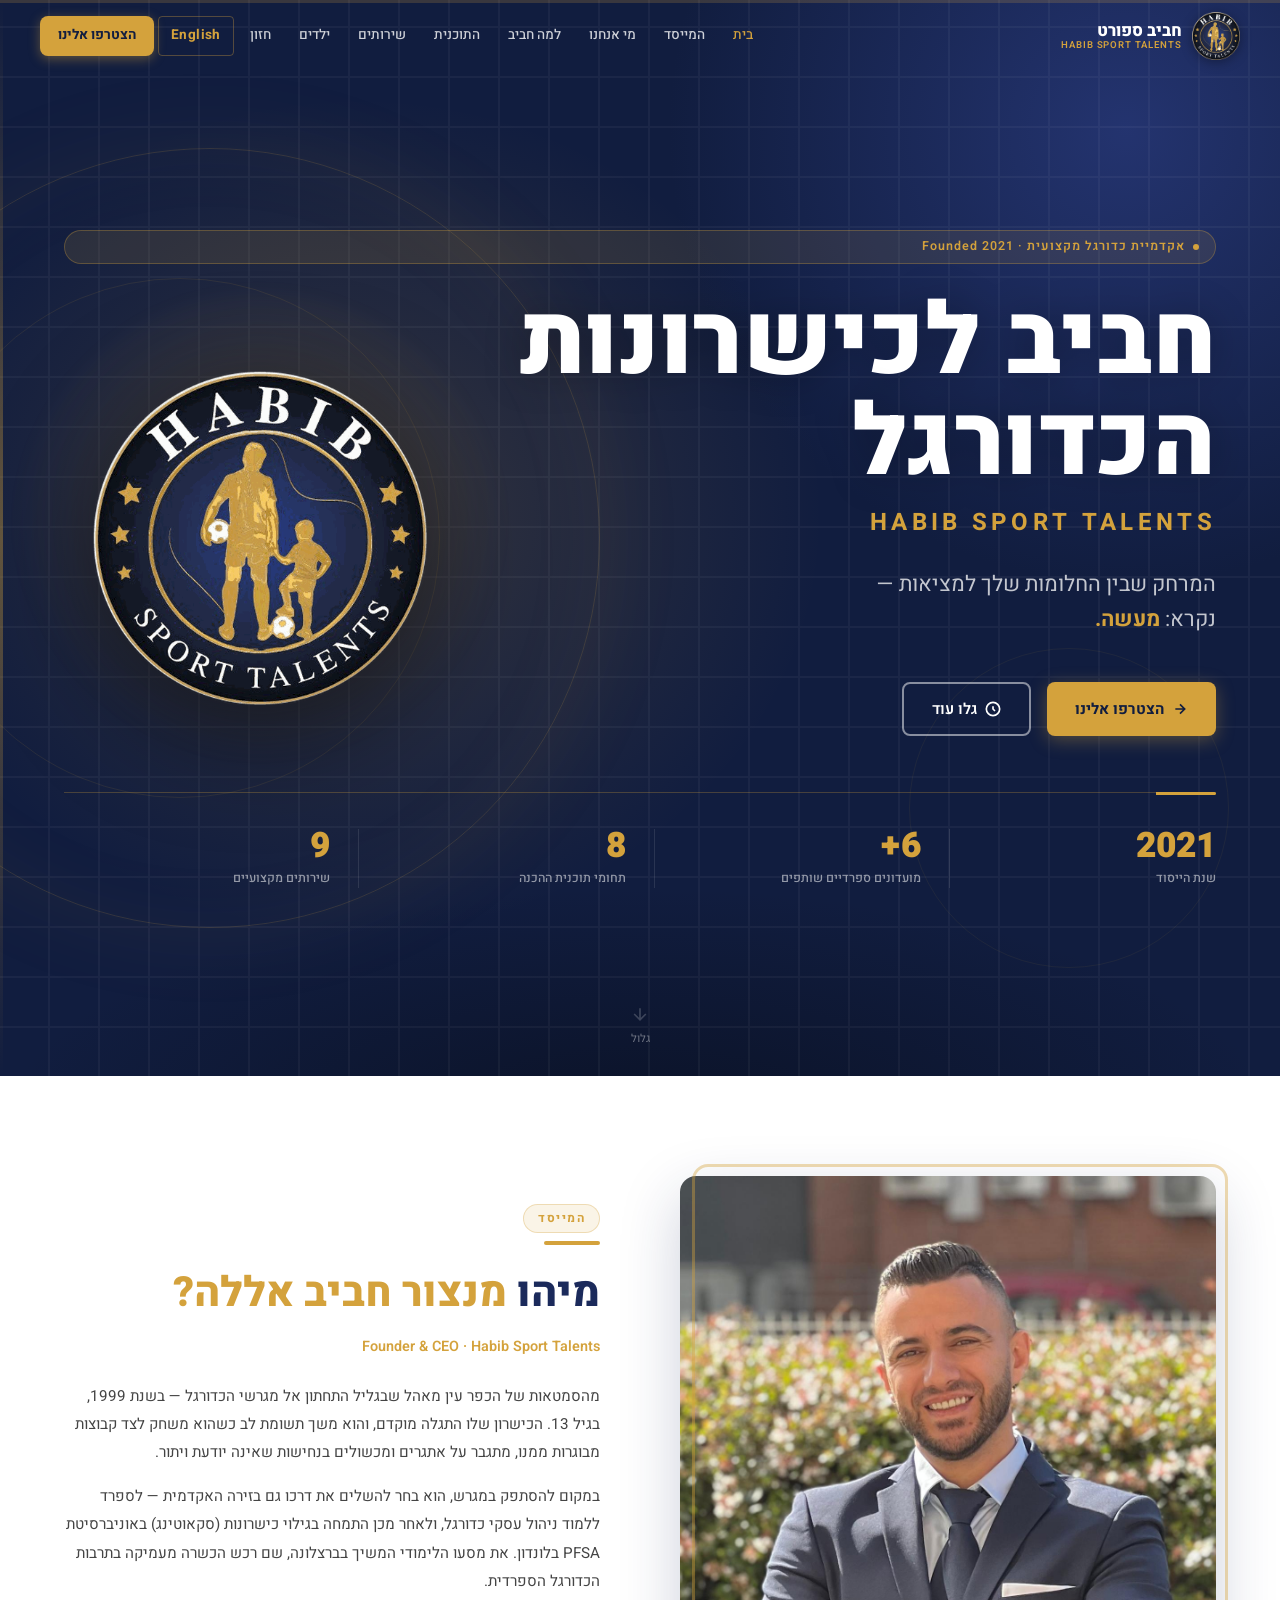
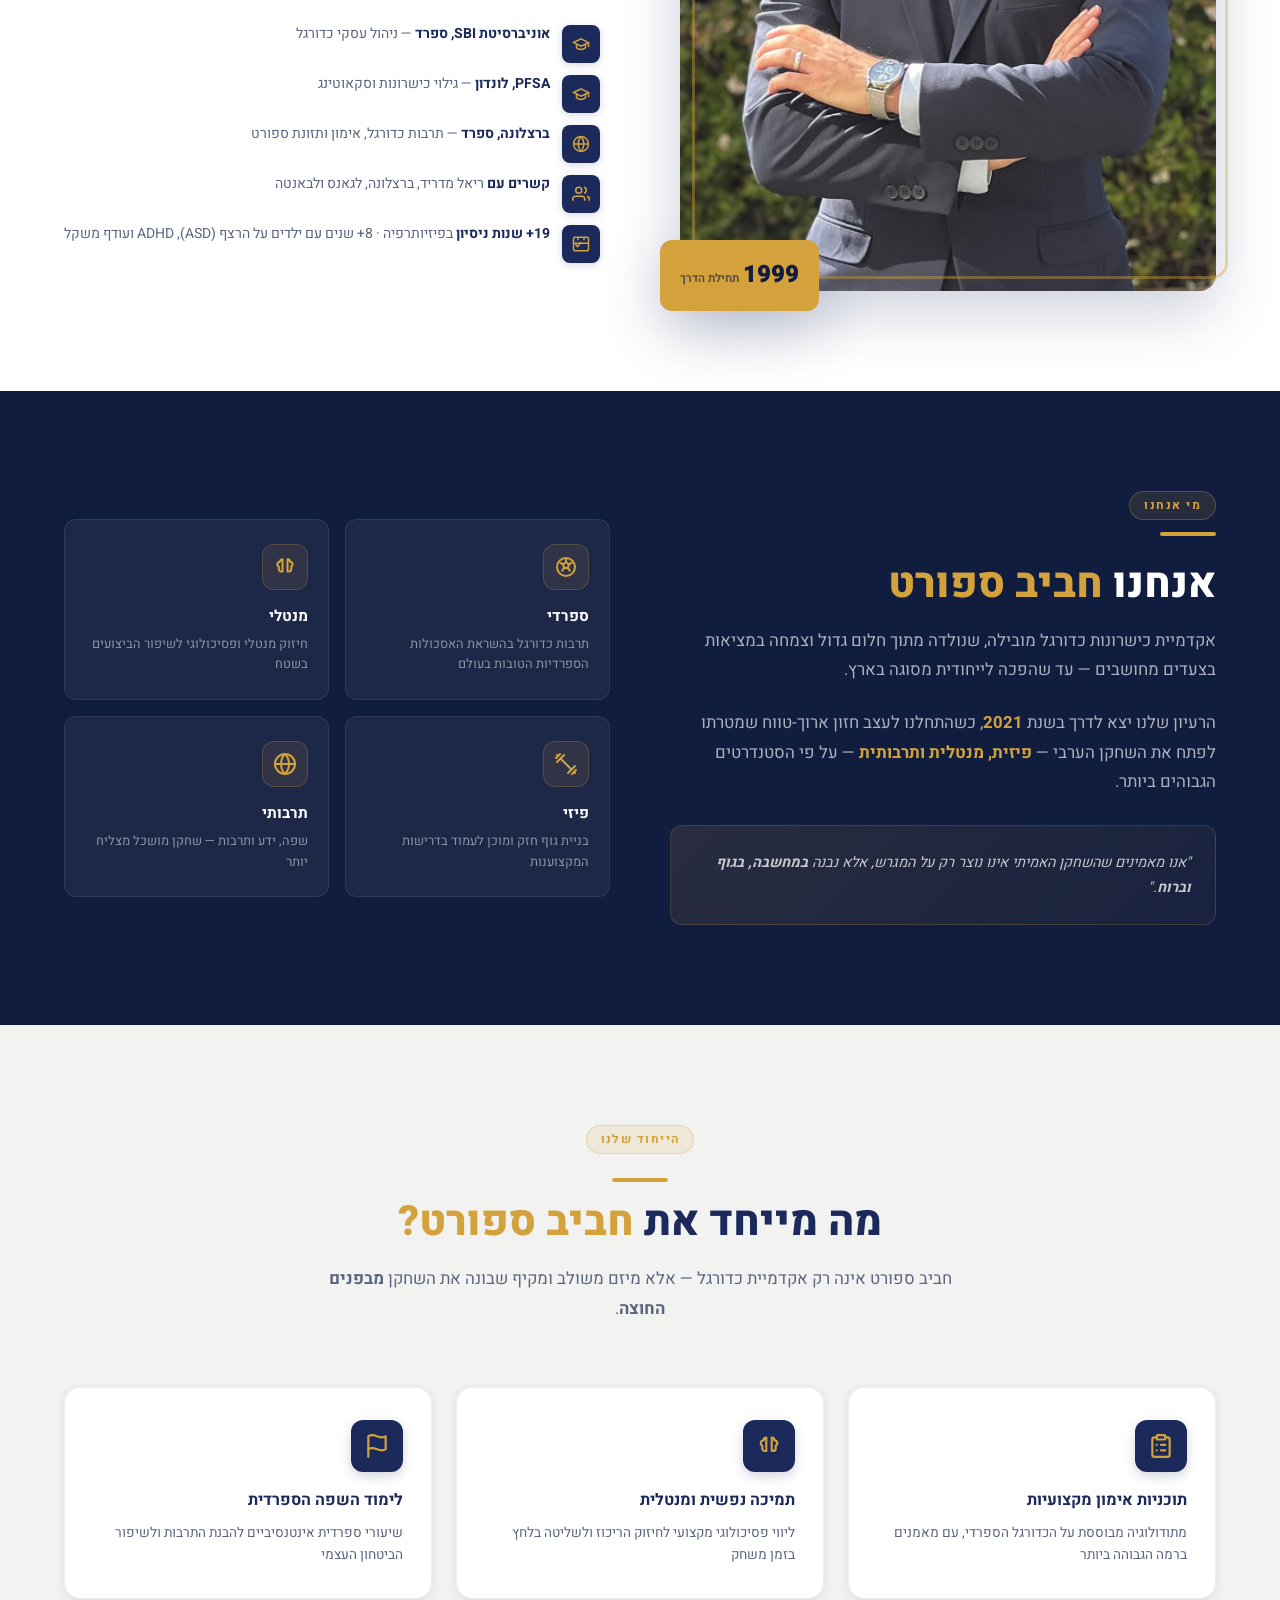
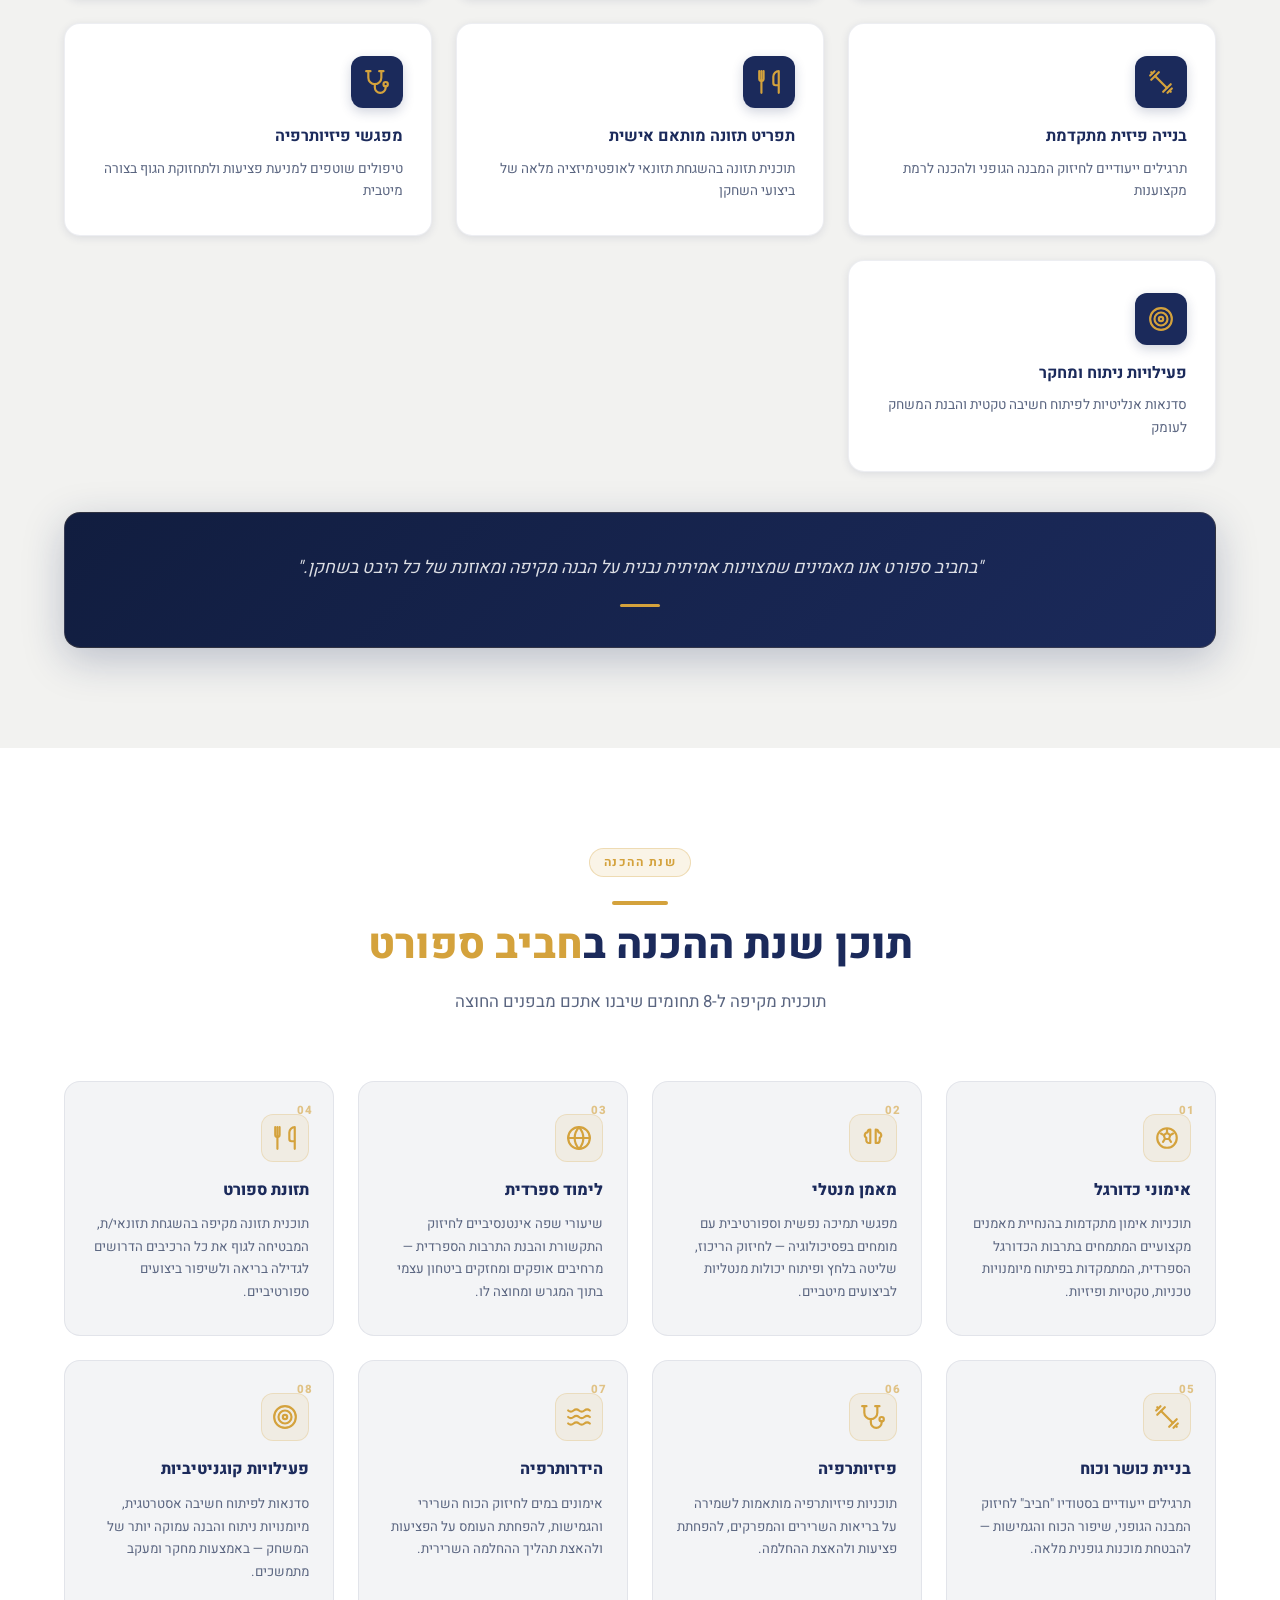
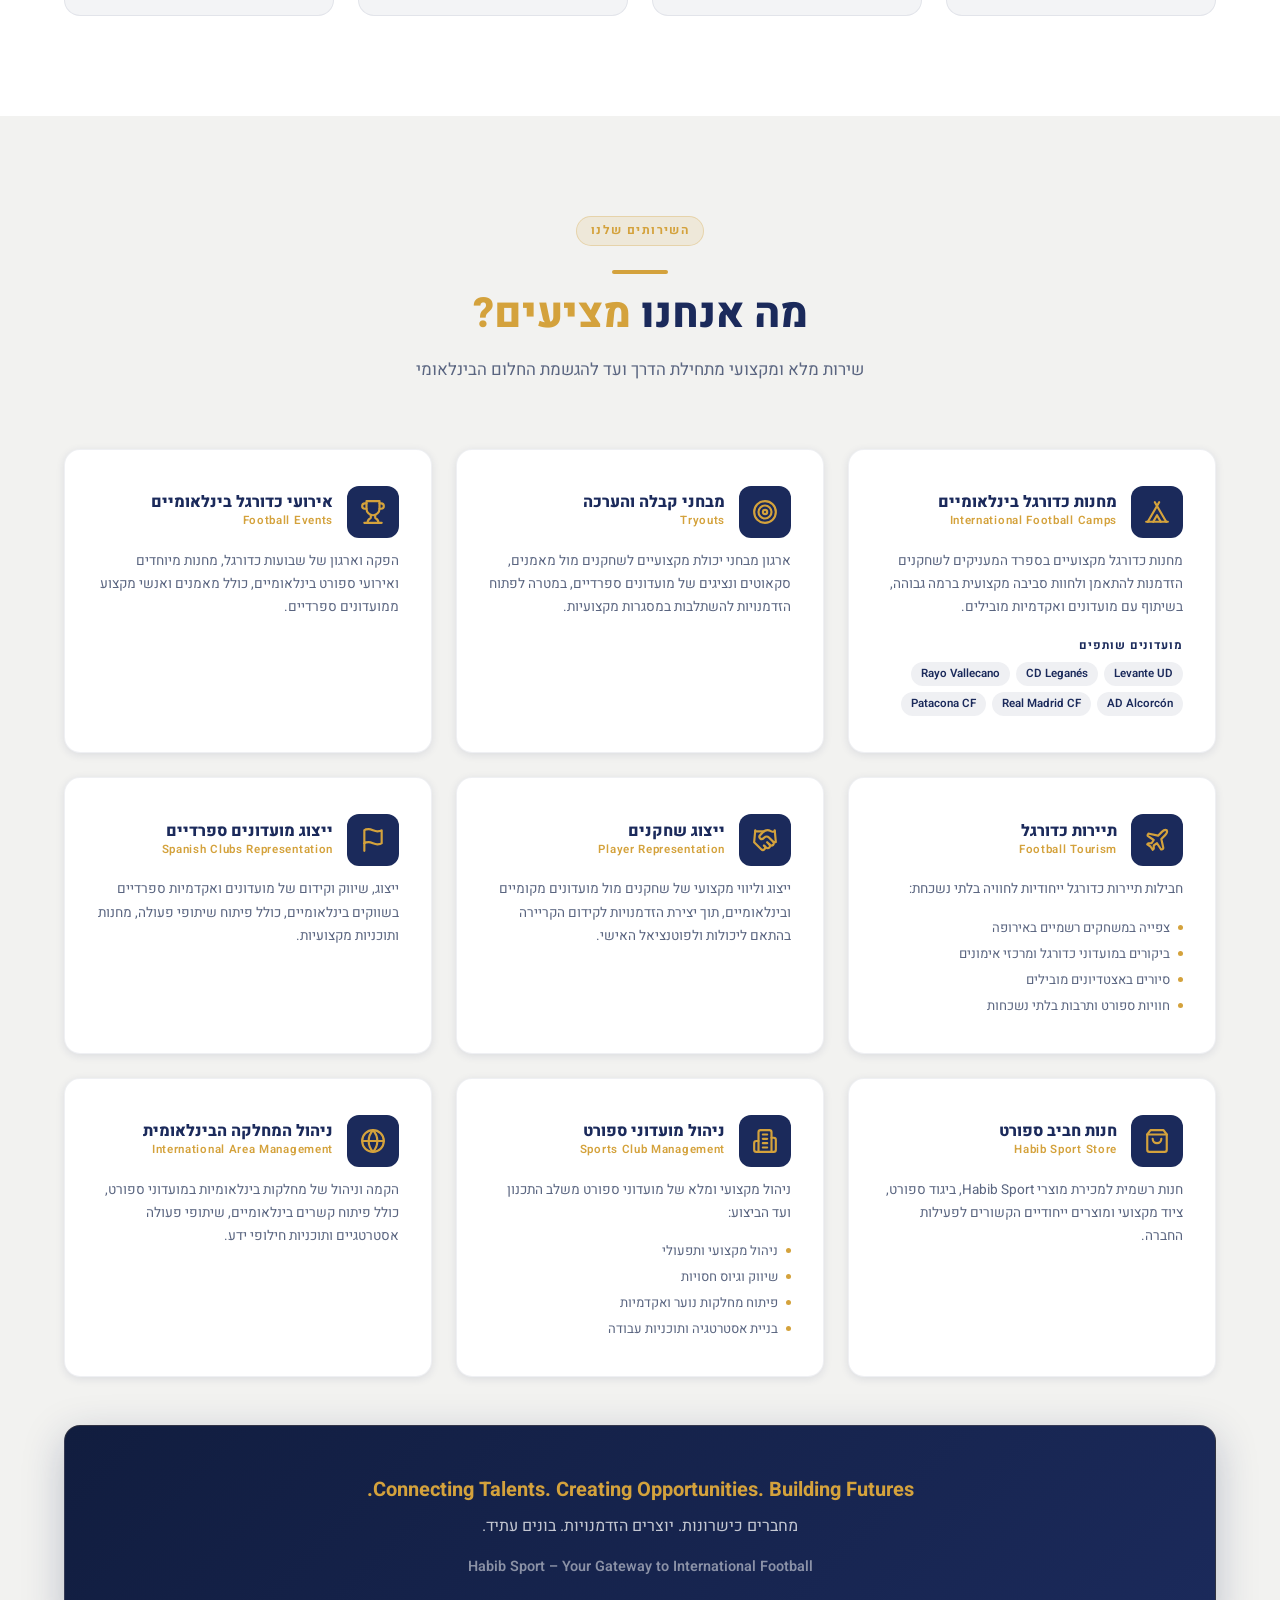
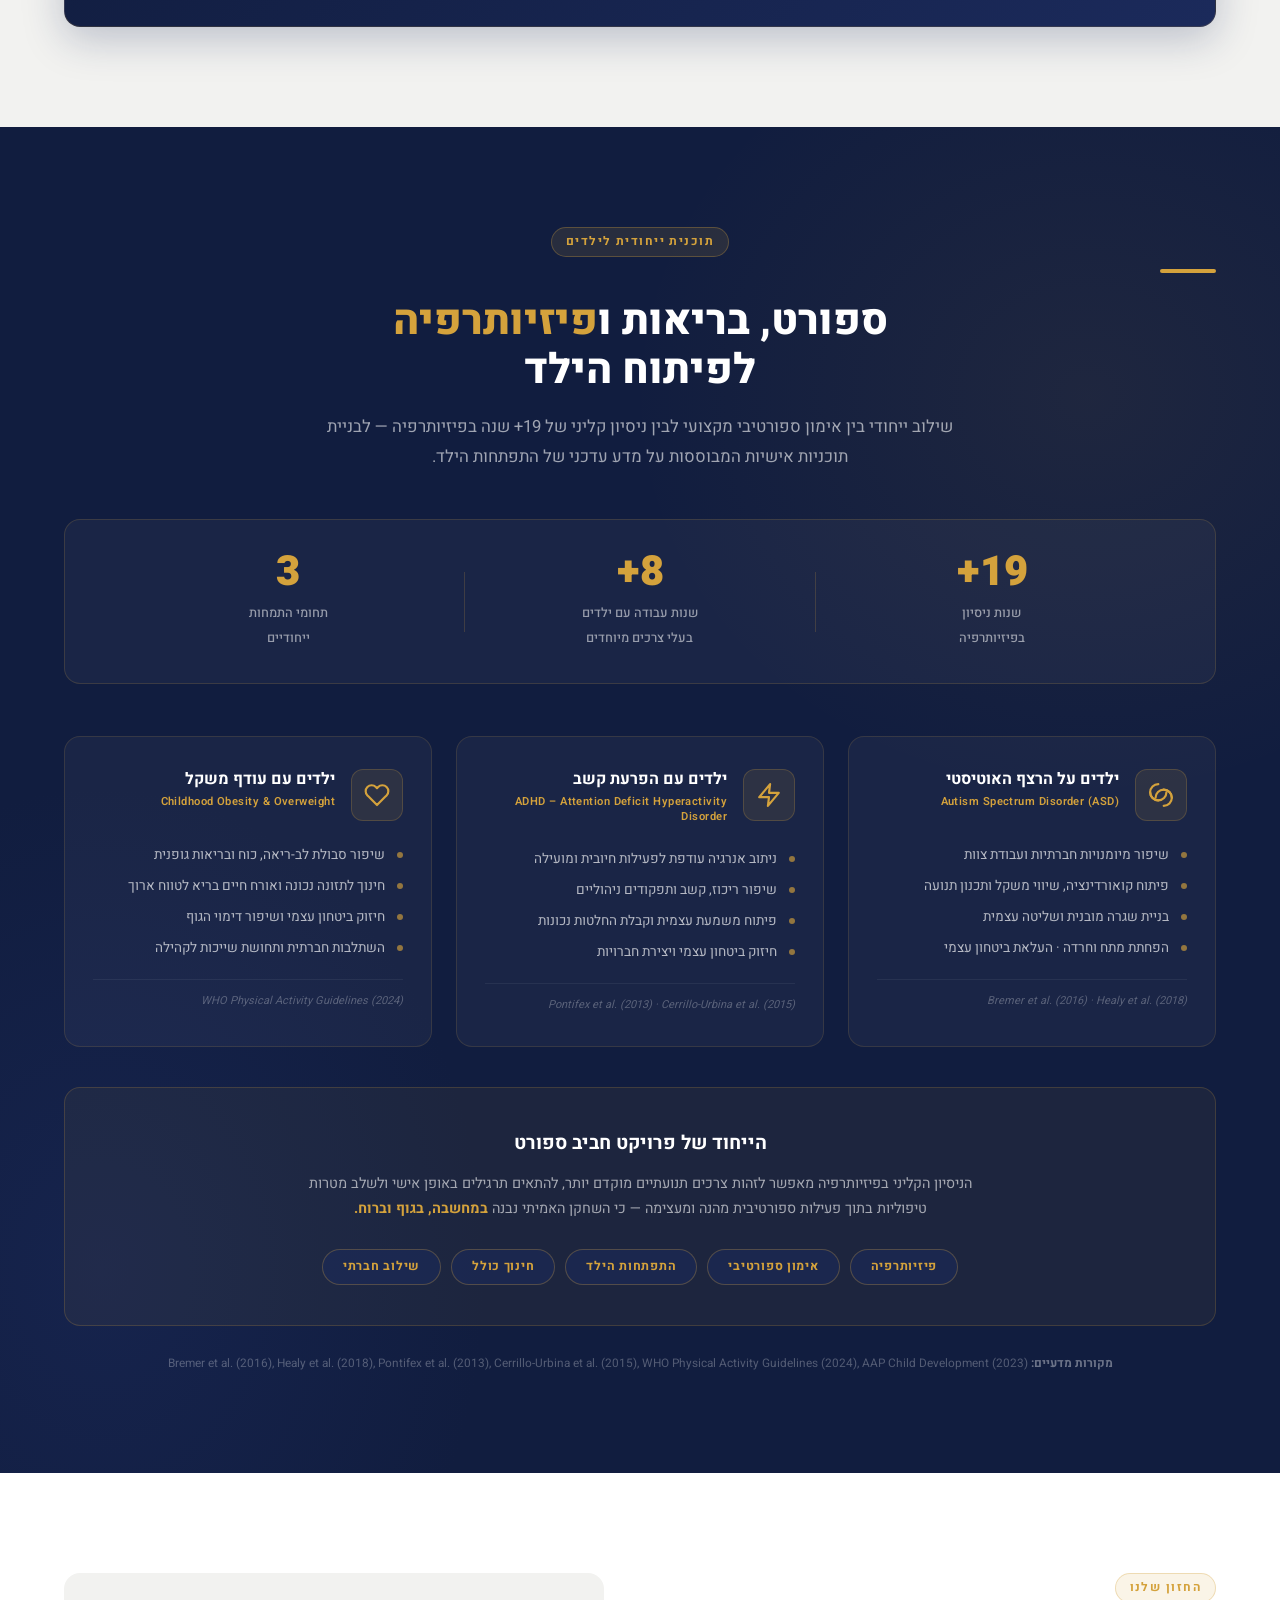
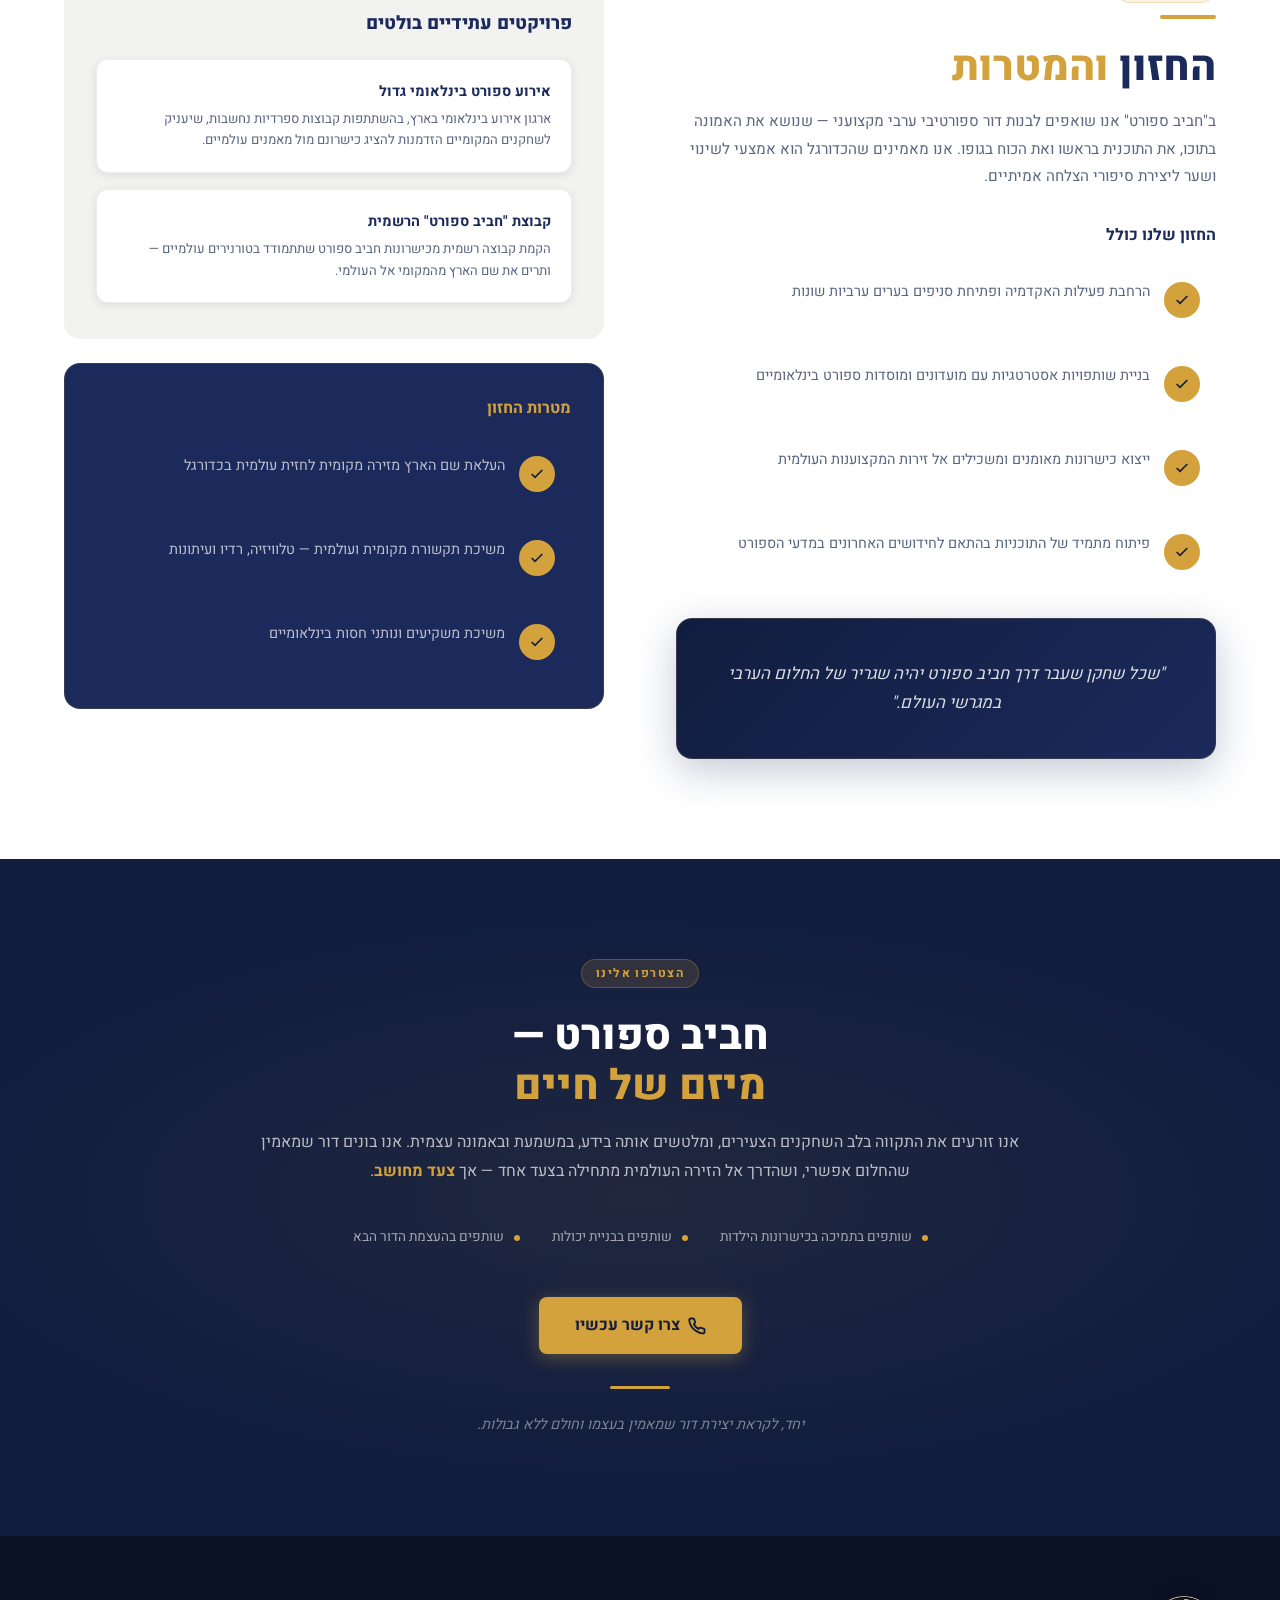
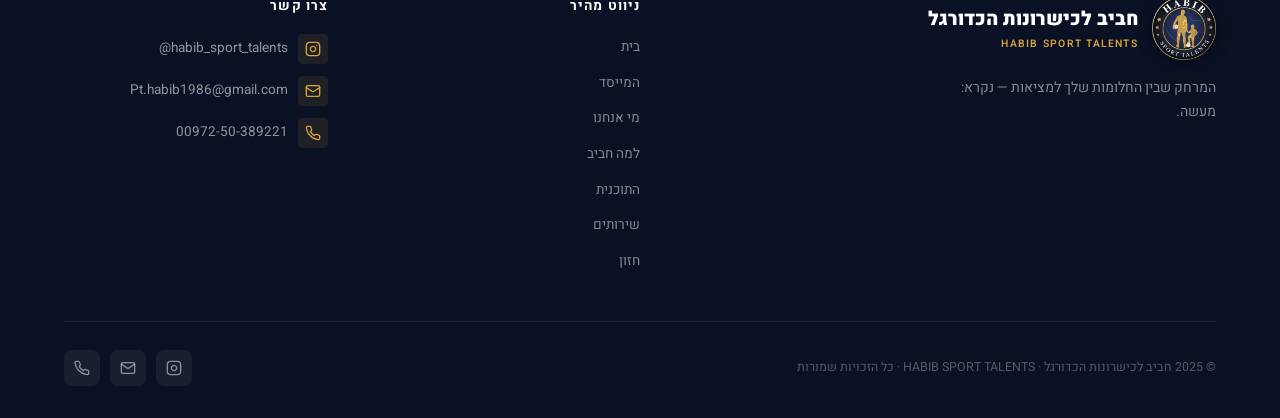
==== he.html @ 43b1d26e "Initial commit — Habib Sport bilingual website (EN + HE)" ====
<!DOCTYPE html>
<html lang="he" dir="rtl">
<head>
  <meta charset="UTF-8" />
  <meta name="viewport" content="width=device-width, initial-scale=1.0" />
  <title>חביב לכישרונות הכדורגל · HABIB SPORT TALENTS</title>
  <meta name="description" content="חביב לכישרונות הכדורגל — אקדמיית כדורגל מקצועית עם קשרים למועדונים מובילים בספרד. מגלים, מפתחים ומלווים כישרונות צעירים בדרך לכדורגל המקצועני." />

  <!-- Favicons -->
  <link rel="icon" href="assets/images/favicon.ico" sizes="any" />
  <link rel="icon" type="image/png" sizes="32x32" href="assets/images/favicon-32.png" />
  <link rel="icon" type="image/png" sizes="16x16" href="assets/images/favicon-16.png" />
  <link rel="apple-touch-icon" href="assets/images/apple-touch-icon.png" />
  <meta name="theme-color" content="#111d3f" />

  <!-- Open Graph / social sharing -->
  <meta property="og:type" content="website" />
  <meta property="og:locale" content="he_IL" />
  <meta property="og:title" content="חביב לכישרונות הכדורגל · HABIB SPORT TALENTS" />
  <meta property="og:description" content="אקדמיית כדורגל מקצועית עם קשרים למועדונים מובילים בספרד — מגלים ומפתחים את כישרונות הכדורגל של מחר." />
  <meta property="og:image" content="assets/images/og-image.jpg" />
  <meta property="og:image:width" content="1200" />
  <meta property="og:image:height" content="630" />
  <meta name="twitter:card" content="summary_large_image" />
  <meta name="twitter:title" content="חביב לכישרונות הכדורגל · HABIB SPORT TALENTS" />
  <meta name="twitter:description" content="אקדמיית כדורגל מקצועית עם קשרים למועדונים מובילים בספרד." />
  <meta name="twitter:image" content="assets/images/og-image.jpg" />
  <meta name="robots" content="index, follow" />
  <link rel="alternate" hreflang="en" href="index.html" />
  <link rel="alternate" hreflang="he" href="he.html" />
  <link rel="alternate" hreflang="x-default" href="index.html" />

  <link rel="preconnect" href="https://fonts.googleapis.com" />
  <link rel="preconnect" href="https://fonts.gstatic.com" crossorigin />
  <link href="https://fonts.googleapis.com/css2?family=Heebo:wght@400;500;600;700;800;900&display=swap" rel="stylesheet" />
  <link rel="stylesheet" href="assets/css/styles.css" />
</head>
<body>

<!-- Scroll progress bar -->
<div class="scroll-progress" aria-hidden="true">
  <div class="scroll-progress-bar" id="progressBar"></div>
</div>

<!-- ─── NAV ──────────────────────────────────────────── -->
<nav class="nav" id="mainNav" role="navigation" aria-label="ניווט ראשי">
  <div class="nav-inner">
    <a href="#hero" class="nav-logo" aria-label="חביב ספורט טאלנטס — עמוד הבית">
      <img src="assets/images/logo.png" alt="" class="nav-logo-img" width="48" height="48" decoding="async" aria-hidden="true">
      <div class="nav-logo-text">
        <span class="logo-he">חביב ספורט</span>
        <span class="logo-en">HABIB SPORT TALENTS</span>
      </div>
    </a>
    <div class="nav-links" role="list">
      <a href="#hero" role="listitem">בית</a>
      <a href="#founder" role="listitem">המייסד</a>
      <a href="#who" role="listitem">מי אנחנו</a>
      <a href="#distinguish" role="listitem">למה חביב</a>
      <a href="#program" role="listitem">התוכנית</a>
      <a href="#services" role="listitem">שירותים</a>
      <a href="#kids" role="listitem">ילדים</a>
      <a href="#vision" role="listitem">חזון</a>
      <a href="index.html" class="lang-switch" role="listitem" lang="en" dir="ltr">English</a>
      <a href="#contact" class="nav-cta" role="listitem">הצטרפו אלינו</a>
    </div>
    <button class="nav-hamburger" id="hamburger" aria-label="פתח תפריט" aria-expanded="false" aria-controls="mobileMenu" data-label-open="פתח תפריט" data-label-close="סגור תפריט">
      <span></span><span></span><span></span>
    </button>
  </div>
</nav>

<!-- Mobile menu -->
<div class="mobile-menu" id="mobileMenu" role="dialog" aria-label="תפריט ניווט" aria-hidden="true">
  <a href="#hero">בית</a>
  <a href="#founder">המייסד</a>
  <a href="#who">מי אנחנו</a>
  <a href="#distinguish">למה חביב ספורט</a>
  <a href="#program">התוכנית</a>
  <a href="#services">השירותים</a>
  <a href="#kids">תוכנית ילדים</a>
  <a href="#vision">חזון ומטרות</a>
  <a href="index.html" class="lang-switch" lang="en" dir="ltr">English</a>
  <a href="#contact" class="nav-cta">הצטרפו אלינו</a>
</div>

<!-- ─── HERO ──────────────────────────────────────────── -->
<section id="hero" class="hero" aria-label="דף הבית">
  <div class="hero-bg" aria-hidden="true"></div>
  <div class="hero-pitch" aria-hidden="true"></div>
  <div class="hero-circle hero-circle-1" aria-hidden="true"></div>
  <div class="hero-circle hero-circle-2" aria-hidden="true"></div>
  <div class="hero-circle hero-circle-3" aria-hidden="true"></div>
  <div class="hero-accent" aria-hidden="true"></div>

  <div class="hero-crest" aria-hidden="true">
    <div class="hero-crest-glow"></div>
    <img src="assets/images/logo.png" alt="" class="hero-crest-img" width="400" height="400" decoding="async" fetchpriority="high">
  </div>

  <div class="hero-content container">
    <div class="hero-badge">אקדמיית כדורגל מקצועית · Founded 2021</div>
    <h1 class="hero-title">חביב לכישרונות<br>הכדורגל</h1>
    <span class="hero-title-en">HABIB SPORT TALENTS</span>
    <p class="hero-tagline">
      המרחק שבין החלומות שלך למציאות —<br>נקרא: <strong>מעשה.</strong>
    </p>
    <div class="hero-btns">
      <a href="#contact" class="btn-primary" aria-label="הצטרף לתוכנית">
        <svg width="16" height="16" viewBox="0 0 24 24" fill="none" stroke="currentColor" stroke-width="2.5" aria-hidden="true"><path d="M5 12h14M12 5l7 7-7 7"/></svg>
        הצטרפו אלינו
      </a>
      <a href="#who" class="btn-secondary" aria-label="גלה עוד על האקדמיה">
        <svg width="16" height="16" viewBox="0 0 24 24" fill="none" stroke="currentColor" stroke-width="2.5" aria-hidden="true"><circle cx="12" cy="12" r="10"/><path d="M12 8v4l3 3"/></svg>
        גלו עוד
      </a>
    </div>

    <div class="hero-stats" aria-label="נתוני האקדמיה">
      <div class="hero-stat">
        <span class="num" aria-label="מאז 2021">2021</span>
        <span class="label">שנת הייסוד</span>
      </div>
      <div class="hero-stat">
        <span class="num">6+</span>
        <span class="label">מועדונים ספרדיים שותפים</span>
      </div>
      <div class="hero-stat">
        <span class="num">8</span>
        <span class="label">תחומי תוכנית ההכנה</span>
      </div>
      <div class="hero-stat">
        <span class="num">9</span>
        <span class="label">שירותים מקצועיים</span>
      </div>
    </div>
  </div>

  <div class="hero-scroll" aria-hidden="true">
    <svg width="20" height="20" viewBox="0 0 24 24" fill="none" stroke="currentColor" stroke-width="2"><path d="M12 5v14M5 12l7 7 7-7"/></svg>
    <span>גלול</span>
  </div>
</section>

<!-- ─── FOUNDER ────────────────────────────────────────── -->
<section id="founder" class="founder">
  <div class="container">
    <div class="founder-grid">
      <div class="founder-img-wrap fade-in" aria-label="תמונת המייסד מנצור חביב אללה">
        <img
          src="assets/images/mansour.jpg"
          alt="מנצור חביב אללה — מייסד חביב ספורט טאלנטס"
          class="founder-photo"
          loading="lazy"
          decoding="async"
        >
        <div class="founder-gold-border" aria-hidden="true"></div>
        <div class="founder-badge" aria-label="שנת 1999 - תחילת הדרך">
          <span class="year">1999</span>
          <span class="year-label">תחילת הדרך</span>
        </div>
      </div>

      <div class="founder-text fade-in fade-in-delay-1">
        <div class="section-tag">המייסד</div>
        <div class="gold-line" aria-hidden="true"></div>
        <h2 class="section-title">מיהו <span>מנצור חביב אללה?</span></h2>
        <p class="founder-name-en">Founder &amp; CEO · Habib Sport Talents</p>

        <p class="founder-body">
          מהסמטאות של הכפר עין מאהל שבגליל התחתון אל מגרשי הכדורגל — בשנת 1999, בגיל 13. הכישרון שלו התגלה מוקדם, והוא משך תשומת לב כשהוא משחק לצד קבוצות מבוגרות ממנו, מתגבר על אתגרים ומכשולים בנחישות שאינה יודעת ויתור.
        </p>
        <p class="founder-body">
          במקום להסתפק במגרש, הוא בחר להשלים את דרכו גם בזירה האקדמית — לספרד ללמוד ניהול עסקי כדורגל, ולאחר מכן התמחה בגילוי כישרונות (סקאוטינג) באוניברסיטת PFSA בלונדון. את מסעו הלימודי המשיך בברצלונה, שם רכש הכשרה מעמיקה בתרבות הכדורגל הספרדית.
        </p>

        <div class="founder-creds">
          <div class="founder-cred">
            <div class="founder-cred-icon" aria-hidden="true">
              <svg width="18" height="18" viewBox="0 0 24 24" fill="none" stroke="#D4A23C" stroke-width="2"><path d="M22 10v6M2 10l10-5 10 5-10 5z"/><path d="M6 12v5c3 3 9 3 12 0v-5"/></svg>
            </div>
            <p class="founder-cred-text"><strong>אוניברסיטת SBI, ספרד</strong> — ניהול עסקי כדורגל</p>
          </div>
          <div class="founder-cred">
            <div class="founder-cred-icon" aria-hidden="true">
              <svg width="18" height="18" viewBox="0 0 24 24" fill="none" stroke="#D4A23C" stroke-width="2"><path d="M22 10v6M2 10l10-5 10 5-10 5z"/><path d="M6 12v5c3 3 9 3 12 0v-5"/></svg>
            </div>
            <p class="founder-cred-text"><strong>PFSA, לונדון</strong> — גילוי כישרונות וסקאוטינג</p>
          </div>
          <div class="founder-cred">
            <div class="founder-cred-icon" aria-hidden="true">
              <svg width="18" height="18" viewBox="0 0 24 24" fill="none" stroke="#D4A23C" stroke-width="2"><circle cx="12" cy="12" r="10"/><path d="M2 12h20M12 2a15 15 0 0 1 0 20M12 2a15 15 0 0 0 0 20"/></svg>
            </div>
            <p class="founder-cred-text"><strong>ברצלונה, ספרד</strong> — תרבות כדורגל, אימון ותזונת ספורט</p>
          </div>
          <div class="founder-cred">
            <div class="founder-cred-icon" aria-hidden="true">
              <svg width="18" height="18" viewBox="0 0 24 24" fill="none" stroke="#D4A23C" stroke-width="2"><path d="M17 21v-2a4 4 0 0 0-4-4H5a4 4 0 0 0-4 4v2"/><circle cx="9" cy="7" r="4"/><path d="M23 21v-2a4 4 0 0 0-3-3.87M16 3.13a4 4 0 0 1 0 7.75"/></svg>
            </div>
            <p class="founder-cred-text"><strong>קשרים עם</strong> ריאל מדריד, ברצלונה, לגאנס ולבאנטה</p>
          </div>
          <div class="founder-cred">
            <div class="founder-cred-icon" aria-hidden="true">
              <svg width="18" height="18" viewBox="0 0 24 24" fill="none" stroke="#D4A23C" stroke-width="2"><path d="M4.5 12.5l3 3 5-6"/><rect x="2" y="3" width="20" height="18" rx="2"/><path d="M8 3v4M16 3v4M2 11h20"/></svg>
            </div>
            <p class="founder-cred-text"><strong>19+ שנות ניסיון</strong> בפיזיותרפיה · 8+ שנים עם ילדים על הרצף (ASD), ADHD ועודף משקל</p>
          </div>
        </div>
      </div>
    </div>
  </div>
</section>

<!-- ─── WHO WE ARE ─────────────────────────────────────── -->
<section id="who" class="who">
  <div class="container">
    <div class="who-grid">
      <div class="who-text fade-in">
        <div class="section-tag">מי אנחנו</div>
        <div class="gold-line" aria-hidden="true"></div>
        <h2 class="section-title" style="color:var(--white)">אנחנו <span>חביב ספורט</span></h2>
        <p class="section-sub" style="margin-bottom:24px">
          אקדמיית כישרונות כדורגל מובילה, שנולדה מתוך חלום גדול וצמחה במציאות בצעדים מחושבים — עד שהפכה לייחודית מסוגה בארץ.
        </p>
        <p class="section-sub">
          הרעיון שלנו יצא לדרך בשנת <strong style="color:var(--gold)">2021</strong>, כשהתחלנו לעצב חזון ארוך-טווח שמטרתו לפתח את השחקן הערבי — <strong style="color:var(--gold)">פיזית, מנטלית ותרבותית</strong> — על פי הסטנדרטים הגבוהים ביותר.
        </p>
        <div class="who-highlight">
          "אנו מאמינים שהשחקן האמיתי אינו נוצר רק על המגרש, אלא נבנה <strong>במחשבה, בגוף וברוח</strong>."
        </div>
      </div>

      <div class="who-pillars fade-in fade-in-delay-1" aria-label="עמודי הפיתוח שלנו">
        <div class="pillar">
          <div class="pillar-icon" aria-hidden="true"><svg viewBox="0 0 24 24" fill="none" stroke="currentColor" stroke-width="2" stroke-linecap="round" stroke-linejoin="round"><circle cx="12" cy="12" r="9"/><path d="M12 7.2l3 2.2-1.15 3.5h-3.7L9 9.4z"/><path d="M12 7.2V4M15 9.4l2.6-1.5M13.85 12.9l1.85 2.7M10.15 12.9l-1.85 2.7M9 9.4 6.4 7.9"/></svg></div>
          <h3 class="pillar-title">ספרדי</h3>
          <p class="pillar-desc">תרבות כדורגל בהשראת האסכולות הספרדיות הטובות בעולם</p>
        </div>
        <div class="pillar">
          <div class="pillar-icon" aria-hidden="true"><svg viewBox="0 0 24 24" fill="none" stroke="currentColor" stroke-width="2" stroke-linecap="round" stroke-linejoin="round"><path d="M9.5 4.2A2.6 2.6 0 0 0 7 6.8a2.6 2.6 0 0 0-1.2 4.9V14a2.6 2.6 0 0 0 2.6 2.6h1.1V4.2z"/><path d="M14.5 4.2A2.6 2.6 0 0 1 17 6.8a2.6 2.6 0 0 1 1.2 4.9V14a2.6 2.6 0 0 1-2.6 2.6h-1.1V4.2z"/></svg></div>
          <h3 class="pillar-title">מנטלי</h3>
          <p class="pillar-desc">חיזוק מנטלי ופסיכולוגי לשיפור הביצועים בשטח</p>
        </div>
        <div class="pillar">
          <div class="pillar-icon" aria-hidden="true"><svg viewBox="0 0 24 24" fill="none" stroke="currentColor" stroke-width="2" stroke-linecap="round" stroke-linejoin="round"><path d="m6.5 6.5 11 11"/><path d="m21 21-1-1"/><path d="m3 3 1 1"/><path d="m18 22 4-4"/><path d="m2 6 4-4"/><path d="m3 10 7-7"/><path d="m14 21 7-7"/></svg></div>
          <h3 class="pillar-title">פיזי</h3>
          <p class="pillar-desc">בניית גוף חזק ומוכן לעמוד בדרישות המקצוענות</p>
        </div>
        <div class="pillar">
          <div class="pillar-icon" aria-hidden="true"><svg viewBox="0 0 24 24" fill="none" stroke="currentColor" stroke-width="2" stroke-linecap="round" stroke-linejoin="round"><circle cx="12" cy="12" r="10"/><path d="M12 2a14.5 14.5 0 0 0 0 20 14.5 14.5 0 0 0 0-20"/><path d="M2 12h20"/></svg></div>
          <h3 class="pillar-title">תרבותי</h3>
          <p class="pillar-desc">שפה, ידע ותרבות — שחקן מושכל מצליח יותר</p>
        </div>
      </div>
    </div>
  </div>
</section>

<!-- ─── DISTINGUISH ────────────────────────────────────── -->
<section id="distinguish" class="distinguish">
  <div class="container">
    <div class="distinguish-header fade-in">
      <div class="section-tag">הייחוד שלנו</div>
      <div class="gold-line" style="margin:12px auto 16px" aria-hidden="true"></div>
      <h2 class="section-title">מה מייחד את <span>חביב ספורט?</span></h2>
      <p class="section-sub">
        חביב ספורט אינה רק אקדמיית כדורגל — אלא מיזם משולב ומקיף שבונה את השחקן <strong>מבפנים החוצה</strong>.
      </p>
    </div>

    <div class="distinguish-grid" role="list">
      <article class="distinguish-card fade-in" role="listitem">
        <div class="distinguish-icon" aria-hidden="true"><svg viewBox="0 0 24 24" fill="none" stroke="currentColor" stroke-width="2" stroke-linecap="round" stroke-linejoin="round"><rect width="8" height="4" x="8" y="2" rx="1"/><path d="M16 4h2a2 2 0 0 1 2 2v14a2 2 0 0 1-2 2H6a2 2 0 0 1-2-2V6a2 2 0 0 1 2-2h2"/><path d="M12 11h4"/><path d="M12 16h4"/><path d="M8 11h.01"/><path d="M8 16h.01"/></svg></div>
        <h3>תוכניות אימון מקצועיות</h3>
        <p>מתודולוגיה מבוססת על הכדורגל הספרדי, עם מאמנים ברמה הגבוהה ביותר</p>
      </article>
      <article class="distinguish-card fade-in fade-in-delay-1" role="listitem">
        <div class="distinguish-icon" aria-hidden="true"><svg viewBox="0 0 24 24" fill="none" stroke="currentColor" stroke-width="2" stroke-linecap="round" stroke-linejoin="round"><path d="M9.5 4.2A2.6 2.6 0 0 0 7 6.8a2.6 2.6 0 0 0-1.2 4.9V14a2.6 2.6 0 0 0 2.6 2.6h1.1V4.2z"/><path d="M14.5 4.2A2.6 2.6 0 0 1 17 6.8a2.6 2.6 0 0 1 1.2 4.9V14a2.6 2.6 0 0 1-2.6 2.6h-1.1V4.2z"/></svg></div>
        <h3>תמיכה נפשית ומנטלית</h3>
        <p>ליווי פסיכולוגי מקצועי לחיזוק הריכוז ולשליטה בלחץ בזמן משחק</p>
      </article>
      <article class="distinguish-card fade-in fade-in-delay-2" role="listitem">
        <div class="distinguish-icon" aria-hidden="true"><svg viewBox="0 0 24 24" fill="none" stroke="currentColor" stroke-width="2" stroke-linecap="round" stroke-linejoin="round"><path d="M4 15s1-1 4-1 5 2 8 2 4-1 4-1V3s-1 1-4 1-5-2-8-2-4 1-4 1z"/><line x1="4" x2="4" y1="22" y2="15"/></svg></div>
        <h3>לימוד השפה הספרדית</h3>
        <p>שיעורי ספרדית אינטנסיביים להבנת התרבות ולשיפור הביטחון העצמי</p>
      </article>
      <article class="distinguish-card fade-in" role="listitem">
        <div class="distinguish-icon" aria-hidden="true"><svg viewBox="0 0 24 24" fill="none" stroke="currentColor" stroke-width="2" stroke-linecap="round" stroke-linejoin="round"><path d="m6.5 6.5 11 11"/><path d="m21 21-1-1"/><path d="m3 3 1 1"/><path d="m18 22 4-4"/><path d="m2 6 4-4"/><path d="m3 10 7-7"/><path d="m14 21 7-7"/></svg></div>
        <h3>בנייה פיזית מתקדמת</h3>
        <p>תרגילים ייעודיים לחיזוק המבנה הגופני ולהכנה לרמת מקצוענות</p>
      </article>
      <article class="distinguish-card fade-in fade-in-delay-1" role="listitem">
        <div class="distinguish-icon" aria-hidden="true"><svg viewBox="0 0 24 24" fill="none" stroke="currentColor" stroke-width="2" stroke-linecap="round" stroke-linejoin="round"><path d="M3 2v7c0 1.1.9 2 2 2a2 2 0 0 0 2-2V2"/><path d="M5 2v20"/><path d="M21 15V2a5 5 0 0 0-5 5v6c0 1.1.9 2 2 2h3Zm0 0v7"/></svg></div>
        <h3>תפריט תזונה מותאם אישית</h3>
        <p>תוכנית תזונה בהשגחת תזונאי לאופטימיזציה מלאה של ביצועי השחקן</p>
      </article>
      <article class="distinguish-card fade-in fade-in-delay-2" role="listitem">
        <div class="distinguish-icon" aria-hidden="true"><svg viewBox="0 0 24 24" fill="none" stroke="currentColor" stroke-width="2" stroke-linecap="round" stroke-linejoin="round"><path d="M4 2v6a6 6 0 0 0 6 6 6 6 0 0 0 6-6V2"/><path d="M4 2H2"/><path d="M6 2H4"/><path d="M16 2h-2"/><path d="M18 2h-2"/><path d="M10 14v3a5 5 0 0 0 10 0v-1"/><circle cx="20" cy="14" r="2"/></svg></div>
        <h3>מפגשי פיזיותרפיה</h3>
        <p>טיפולים שוטפים למניעת פציעות ולתחזוקת הגוף בצורה מיטבית</p>
      </article>
      <article class="distinguish-card fade-in" role="listitem">
        <div class="distinguish-icon" aria-hidden="true"><svg viewBox="0 0 24 24" fill="none" stroke="currentColor" stroke-width="2" stroke-linecap="round" stroke-linejoin="round"><circle cx="12" cy="12" r="10"/><circle cx="12" cy="12" r="6"/><circle cx="12" cy="12" r="2"/></svg></div>
        <h3>פעילויות ניתוח ומחקר</h3>
        <p>סדנאות אנליטיות לפיתוח חשיבה טקטית והבנת המשחק לעומק</p>
      </article>
    </div>

    <blockquote class="distinguish-quote fade-in">
      <p>"בחביב ספורט אנו מאמינים שמצוינות אמיתית נבנית על הבנה מקיפה ומאוזנת של כל היבט בשחקן."</p>
      <div class="quote-bar" aria-hidden="true"></div>
    </blockquote>
  </div>
</section>

<!-- ─── PROGRAM ────────────────────────────────────────── -->
<section id="program" class="program">
  <div class="container">
    <div class="program-header fade-in">
      <div class="section-tag">שנת ההכנה</div>
      <div class="gold-line" style="margin:12px auto 16px" aria-hidden="true"></div>
      <h2 class="section-title">תוכן שנת ההכנה ב<span>חביב ספורט</span></h2>
      <p class="section-sub">תוכנית מקיפה ל-8 תחומים שיבנו אתכם מבפנים החוצה</p>
    </div>

    <div class="program-grid" role="list">
      <article class="program-card fade-in" role="listitem">
        <span class="program-num">01</span>
        <span class="program-icon" aria-hidden="true"><svg viewBox="0 0 24 24" fill="none" stroke="currentColor" stroke-width="2" stroke-linecap="round" stroke-linejoin="round"><circle cx="12" cy="12" r="9"/><path d="M12 7.2l3 2.2-1.15 3.5h-3.7L9 9.4z"/><path d="M12 7.2V4M15 9.4l2.6-1.5M13.85 12.9l1.85 2.7M10.15 12.9l-1.85 2.7M9 9.4 6.4 7.9"/></svg></span>
        <h3>אימוני כדורגל</h3>
        <p>תוכניות אימון מתקדמות בהנחיית מאמנים מקצועיים המתמחים בתרבות הכדורגל הספרדית, המתמקדות בפיתוח מיומנויות טכניות, טקטיות ופיזיות.</p>
      </article>
      <article class="program-card fade-in fade-in-delay-1" role="listitem">
        <span class="program-num">02</span>
        <span class="program-icon" aria-hidden="true"><svg viewBox="0 0 24 24" fill="none" stroke="currentColor" stroke-width="2" stroke-linecap="round" stroke-linejoin="round"><path d="M9.5 4.2A2.6 2.6 0 0 0 7 6.8a2.6 2.6 0 0 0-1.2 4.9V14a2.6 2.6 0 0 0 2.6 2.6h1.1V4.2z"/><path d="M14.5 4.2A2.6 2.6 0 0 1 17 6.8a2.6 2.6 0 0 1 1.2 4.9V14a2.6 2.6 0 0 1-2.6 2.6h-1.1V4.2z"/></svg></span>
        <h3>מאמן מנטלי</h3>
        <p>מפגשי תמיכה נפשית וספורטיבית עם מומחים בפסיכולוגיה — לחיזוק הריכוז, שליטה בלחץ ופיתוח יכולות מנטליות לביצועים מיטביים.</p>
      </article>
      <article class="program-card fade-in fade-in-delay-2" role="listitem">
        <span class="program-num">03</span>
        <span class="program-icon" aria-hidden="true"><svg viewBox="0 0 24 24" fill="none" stroke="currentColor" stroke-width="2" stroke-linecap="round" stroke-linejoin="round"><circle cx="12" cy="12" r="10"/><path d="M12 2a14.5 14.5 0 0 0 0 20 14.5 14.5 0 0 0 0-20"/><path d="M2 12h20"/></svg></span>
        <h3>לימוד ספרדית</h3>
        <p>שיעורי שפה אינטנסיביים לחיזוק התקשורת והבנת התרבות הספרדית — מרחיבים אופקים ומחזקים ביטחון עצמי בתוך המגרש ומחוצה לו.</p>
      </article>
      <article class="program-card fade-in fade-in-delay-3" role="listitem">
        <span class="program-num">04</span>
        <span class="program-icon" aria-hidden="true"><svg viewBox="0 0 24 24" fill="none" stroke="currentColor" stroke-width="2" stroke-linecap="round" stroke-linejoin="round"><path d="M3 2v7c0 1.1.9 2 2 2a2 2 0 0 0 2-2V2"/><path d="M5 2v20"/><path d="M21 15V2a5 5 0 0 0-5 5v6c0 1.1.9 2 2 2h3Zm0 0v7"/></svg></span>
        <h3>תזונת ספורט</h3>
        <p>תוכנית תזונה מקיפה בהשגחת תזונאי/ת, המבטיחה לגוף את כל הרכיבים הדרושים לגדילה בריאה ולשיפור ביצועים ספורטיביים.</p>
      </article>
      <article class="program-card fade-in" role="listitem">
        <span class="program-num">05</span>
        <span class="program-icon" aria-hidden="true"><svg viewBox="0 0 24 24" fill="none" stroke="currentColor" stroke-width="2" stroke-linecap="round" stroke-linejoin="round"><path d="m6.5 6.5 11 11"/><path d="m21 21-1-1"/><path d="m3 3 1 1"/><path d="m18 22 4-4"/><path d="m2 6 4-4"/><path d="m3 10 7-7"/><path d="m14 21 7-7"/></svg></span>
        <h3>בניית כושר וכוח</h3>
        <p>תרגילים ייעודיים בסטודיו "חביב" לחיזוק המבנה הגופני, שיפור הכוח והגמישות — להבטחת מוכנות גופנית מלאה.</p>
      </article>
      <article class="program-card fade-in fade-in-delay-1" role="listitem">
        <span class="program-num">06</span>
        <span class="program-icon" aria-hidden="true"><svg viewBox="0 0 24 24" fill="none" stroke="currentColor" stroke-width="2" stroke-linecap="round" stroke-linejoin="round"><path d="M4 2v6a6 6 0 0 0 6 6 6 6 0 0 0 6-6V2"/><path d="M4 2H2"/><path d="M6 2H4"/><path d="M16 2h-2"/><path d="M18 2h-2"/><path d="M10 14v3a5 5 0 0 0 10 0v-1"/><circle cx="20" cy="14" r="2"/></svg></span>
        <h3>פיזיותרפיה</h3>
        <p>תוכניות פיזיותרפיה מותאמות לשמירה על בריאות השרירים והמפרקים, להפחתת פציעות ולהאצת ההחלמה.</p>
      </article>
      <article class="program-card fade-in fade-in-delay-2" role="listitem">
        <span class="program-num">07</span>
        <span class="program-icon" aria-hidden="true"><svg viewBox="0 0 24 24" fill="none" stroke="currentColor" stroke-width="2" stroke-linecap="round" stroke-linejoin="round"><path d="M2 6c.6.5 1.2 1 2.5 1C7 7 7 5 9.5 5c2.6 0 2.4 2 5 2 2.5 0 2.5-2 5-2 1.3 0 1.9.5 2.5 1"/><path d="M2 12c.6.5 1.2 1 2.5 1 2.5 0 2.5-2 5-2 2.6 0 2.4 2 5 2 2.5 0 2.5-2 5-2 1.3 0 1.9.5 2.5 1"/><path d="M2 18c.6.5 1.2 1 2.5 1 2.5 0 2.5-2 5-2 2.6 0 2.4 2 5 2 2.5 0 2.5-2 5-2 1.3 0 1.9.5 2.5 1"/></svg></span>
        <h3>הידרותרפיה</h3>
        <p>אימונים במים לחיזוק הכוח השרירי והגמישות, להפחתת העומס על הפציעות ולהאצת תהליך ההחלמה השרירית.</p>
      </article>
      <article class="program-card fade-in fade-in-delay-3" role="listitem">
        <span class="program-num">08</span>
        <span class="program-icon" aria-hidden="true"><svg viewBox="0 0 24 24" fill="none" stroke="currentColor" stroke-width="2" stroke-linecap="round" stroke-linejoin="round"><circle cx="12" cy="12" r="10"/><circle cx="12" cy="12" r="6"/><circle cx="12" cy="12" r="2"/></svg></span>
        <h3>פעילויות קוגניטיביות</h3>
        <p>סדנאות לפיתוח חשיבה אסטרטגית, מיומנויות ניתוח והבנה עמוקה יותר של המשחק — באמצעות מחקר ומעקב מתמשכים.</p>
      </article>
    </div>
  </div>
</section>

<!-- ─── SERVICES ───────────────────────────────────────── -->
<section id="services" class="services">
  <div class="container">
    <div class="services-header fade-in">
      <div class="section-tag">השירותים שלנו</div>
      <div class="gold-line" style="margin:12px auto 16px" aria-hidden="true"></div>
      <h2 class="section-title">מה אנחנו <span>מציעים?</span></h2>
      <p class="section-sub">שירות מלא ומקצועי מתחילת הדרך ועד להגשמת החלום הבינלאומי</p>
    </div>

    <div class="services-grid" role="list">
      <article class="service-card fade-in" role="listitem">
        <div class="service-head">
          <div class="service-icon" aria-hidden="true"><svg viewBox="0 0 24 24" fill="none" stroke="currentColor" stroke-width="2" stroke-linecap="round" stroke-linejoin="round"><path d="M3.5 21 14 3"/><path d="M20.5 21 10 3"/><path d="M15.5 21 12 15l-3.5 6"/><path d="M2 21h20"/></svg></div>
          <div class="service-title-wrap">
            <p class="service-title-he">מחנות כדורגל בינלאומיים</p>
            <p class="service-title-en">International Football Camps</p>
          </div>
        </div>
        <p class="service-desc">מחנות כדורגל מקצועיים בספרד המעניקים לשחקנים הזדמנות להתאמן ולחוות סביבה מקצועית ברמה גבוהה, בשיתוף עם מועדונים ואקדמיות מובילים.</p>
        <div class="service-clubs">
          <p class="service-clubs-label">מועדונים שותפים</p>
          <div class="service-clubs-list" role="list">
            <span class="club-tag" role="listitem">Levante UD</span>
            <span class="club-tag" role="listitem">CD Leganés</span>
            <span class="club-tag" role="listitem">Rayo Vallecano</span>
            <span class="club-tag" role="listitem">AD Alcorcón</span>
            <span class="club-tag" role="listitem">Real Madrid CF</span>
            <span class="club-tag" role="listitem">Patacona CF</span>
          </div>
        </div>
      </article>

      <article class="service-card fade-in fade-in-delay-1" role="listitem">
        <div class="service-head">
          <div class="service-icon" aria-hidden="true"><svg viewBox="0 0 24 24" fill="none" stroke="currentColor" stroke-width="2" stroke-linecap="round" stroke-linejoin="round"><circle cx="12" cy="12" r="10"/><circle cx="12" cy="12" r="6"/><circle cx="12" cy="12" r="2"/></svg></div>
          <div class="service-title-wrap">
            <p class="service-title-he">מבחני קבלה והערכה</p>
            <p class="service-title-en">Tryouts</p>
          </div>
        </div>
        <p class="service-desc">ארגון מבחני יכולת מקצועיים לשחקנים מול מאמנים, סקאוטים ונציגים של מועדונים ספרדיים, במטרה לפתוח הזדמנויות להשתלבות במסגרות מקצועיות.</p>
      </article>

      <article class="service-card fade-in fade-in-delay-2" role="listitem">
        <div class="service-head">
          <div class="service-icon" aria-hidden="true"><svg viewBox="0 0 24 24" fill="none" stroke="currentColor" stroke-width="2" stroke-linecap="round" stroke-linejoin="round"><path d="M6 9H4.5a2.5 2.5 0 0 1 0-5H6"/><path d="M18 9h1.5a2.5 2.5 0 0 0 0-5H18"/><path d="M4 22h16"/><path d="M10 14.66V17c0 .55-.47.98-.97 1.21C7.85 18.75 7 20.24 7 22"/><path d="M14 14.66V17c0 .55.47.98.97 1.21C16.15 18.75 17 20.24 17 22"/><path d="M18 2H6v7a6 6 0 0 0 12 0V2Z"/></svg></div>
          <div class="service-title-wrap">
            <p class="service-title-he">אירועי כדורגל בינלאומיים</p>
            <p class="service-title-en">Football Events</p>
          </div>
        </div>
        <p class="service-desc">הפקה וארגון של שבועות כדורגל, מחנות מיוחדים ואירועי ספורט בינלאומיים, כולל מאמנים ואנשי מקצוע ממועדונים ספרדיים.</p>
      </article>

      <article class="service-card fade-in" role="listitem">
        <div class="service-head">
          <div class="service-icon" aria-hidden="true"><svg viewBox="0 0 24 24" fill="none" stroke="currentColor" stroke-width="2" stroke-linecap="round" stroke-linejoin="round"><path d="M17.8 19.2 16 11l3.5-3.5C21 6 21.5 4 21 3c-1-.5-3 0-4.5 1.5L13 8 4.8 6.2c-.5-.1-.9.1-1.1.5l-.3.5c-.2.5-.1 1 .3 1.3L9 12l-2 3H4l-1 1 3 2 2 3 1-1v-3l3-2 3.5 5.3c.3.4.8.5 1.3.3l.5-.2c.4-.3.6-.7.5-1.2z"/></svg></div>
          <div class="service-title-wrap">
            <p class="service-title-he">תיירות כדורגל</p>
            <p class="service-title-en">Football Tourism</p>
          </div>
        </div>
        <p class="service-desc">חבילות תיירות כדורגל ייחודיות לחוויה בלתי נשכחת:</p>
        <div class="service-bullets" role="list">
          <span class="service-bullet" role="listitem">צפייה במשחקים רשמיים באירופה</span>
          <span class="service-bullet" role="listitem">ביקורים במועדוני כדורגל ומרכזי אימונים</span>
          <span class="service-bullet" role="listitem">סיורים באצטדיונים מובילים</span>
          <span class="service-bullet" role="listitem">חוויות ספורט ותרבות בלתי נשכחות</span>
        </div>
      </article>

      <article class="service-card fade-in fade-in-delay-1" role="listitem">
        <div class="service-head">
          <div class="service-icon" aria-hidden="true"><svg viewBox="0 0 24 24" fill="none" stroke="currentColor" stroke-width="2" stroke-linecap="round" stroke-linejoin="round"><path d="m11 17 2 2a1 1 0 1 0 3-3"/><path d="m14 14 2.5 2.5a1 1 0 1 0 3-3l-3.88-3.88a3 3 0 0 0-4.24 0l-.88.88a1 1 0 1 1-3-3l2.81-2.81a5.79 5.79 0 0 1 7.06-.87l.47.28a2 2 0 0 0 1.42.25L21 4"/><path d="m21 3 1 11h-2"/><path d="M3 3 2 14l6.5 6.5a1 1 0 1 0 3-3"/><path d="M3 4h8"/></svg></div>
          <div class="service-title-wrap">
            <p class="service-title-he">ייצוג שחקנים</p>
            <p class="service-title-en">Player Representation</p>
          </div>
        </div>
        <p class="service-desc">ייצוג וליווי מקצועי של שחקנים מול מועדונים מקומיים ובינלאומיים, תוך יצירת הזדמנויות לקידום הקריירה בהתאם ליכולות ולפוטנציאל האישי.</p>
      </article>

      <article class="service-card fade-in fade-in-delay-2" role="listitem">
        <div class="service-head">
          <div class="service-icon" aria-hidden="true"><svg viewBox="0 0 24 24" fill="none" stroke="currentColor" stroke-width="2" stroke-linecap="round" stroke-linejoin="round"><path d="M4 15s1-1 4-1 5 2 8 2 4-1 4-1V3s-1 1-4 1-5-2-8-2-4 1-4 1z"/><line x1="4" x2="4" y1="22" y2="15"/></svg></div>
          <div class="service-title-wrap">
            <p class="service-title-he">ייצוג מועדונים ספרדיים</p>
            <p class="service-title-en">Spanish Clubs Representation</p>
          </div>
        </div>
        <p class="service-desc">ייצוג, שיווק וקידום של מועדונים ואקדמיות ספרדיים בשווקים בינלאומיים, כולל פיתוח שיתופי פעולה, מחנות ותוכניות מקצועיות.</p>
      </article>

      <article class="service-card fade-in" role="listitem">
        <div class="service-head">
          <div class="service-icon" aria-hidden="true"><svg viewBox="0 0 24 24" fill="none" stroke="currentColor" stroke-width="2" stroke-linecap="round" stroke-linejoin="round"><path d="M6 2 3 6v14a2 2 0 0 0 2 2h14a2 2 0 0 0 2-2V6l-3-4Z"/><path d="M3 6h18"/><path d="M16 10a4 4 0 0 1-8 0"/></svg></div>
          <div class="service-title-wrap">
            <p class="service-title-he">חנות חביב ספורט</p>
            <p class="service-title-en">Habib Sport Store</p>
          </div>
        </div>
        <p class="service-desc">חנות רשמית למכירת מוצרי Habib Sport, ביגוד ספורט, ציוד מקצועי ומוצרים ייחודיים הקשורים לפעילות החברה.</p>
      </article>

      <article class="service-card fade-in fade-in-delay-1" role="listitem">
        <div class="service-head">
          <div class="service-icon" aria-hidden="true"><svg viewBox="0 0 24 24" fill="none" stroke="currentColor" stroke-width="2" stroke-linecap="round" stroke-linejoin="round"><path d="M6 22V4a2 2 0 0 1 2-2h8a2 2 0 0 1 2 2v18Z"/><path d="M6 12H4a2 2 0 0 0-2 2v6a2 2 0 0 0 2 2h2"/><path d="M18 9h2a2 2 0 0 1 2 2v9a2 2 0 0 1-2 2h-2"/><path d="M10 6h4"/><path d="M10 10h4"/><path d="M10 14h4"/><path d="M10 18h4"/></svg></div>
          <div class="service-title-wrap">
            <p class="service-title-he">ניהול מועדוני ספורט</p>
            <p class="service-title-en">Sports Club Management</p>
          </div>
        </div>
        <p class="service-desc">ניהול מקצועי ומלא של מועדוני ספורט משלב התכנון ועד הביצוע:</p>
        <div class="service-bullets" role="list">
          <span class="service-bullet" role="listitem">ניהול מקצועי ותפעולי</span>
          <span class="service-bullet" role="listitem">שיווק וגיוס חסויות</span>
          <span class="service-bullet" role="listitem">פיתוח מחלקות נוער ואקדמיות</span>
          <span class="service-bullet" role="listitem">בניית אסטרטגיה ותוכניות עבודה</span>
        </div>
      </article>

      <article class="service-card fade-in fade-in-delay-2" role="listitem">
        <div class="service-head">
          <div class="service-icon" aria-hidden="true"><svg viewBox="0 0 24 24" fill="none" stroke="currentColor" stroke-width="2" stroke-linecap="round" stroke-linejoin="round"><circle cx="12" cy="12" r="10"/><path d="M12 2a14.5 14.5 0 0 0 0 20 14.5 14.5 0 0 0 0-20"/><path d="M2 12h20"/></svg></div>
          <div class="service-title-wrap">
            <p class="service-title-he">ניהול המחלקה הבינלאומית</p>
            <p class="service-title-en">International Area Management</p>
          </div>
        </div>
        <p class="service-desc">הקמה וניהול של מחלקות בינלאומיות במועדוני ספורט, כולל פיתוח קשרים בינלאומיים, שיתופי פעולה אסטרטגיים ותוכניות חילופי ידע.</p>
      </article>
    </div>

    <div class="services-tagline fade-in" aria-label="סיסמת הסגירה">
      <p class="en">Connecting Talents. Creating Opportunities. Building Futures.</p>
      <p class="he">מחברים כישרונות. יוצרים הזדמנויות. בונים עתיד.</p>
      <p class="brand">Habib Sport – Your Gateway to International Football</p>
    </div>
  </div>
</section>

<!-- ─── KIDS PROGRAM ─────────────────────────────────────── -->
<section id="kids" class="kids-program" aria-label="תוכנית ייחודית לילדים">
  <div class="container">

    <div class="kids-header fade-in">
      <span class="section-tag">תוכנית ייחודית לילדים</span>
      <div class="gold-line" aria-hidden="true"></div>
      <h2 class="section-title kids-title">ספורט, בריאות ו<span>פיזיותרפיה</span><br>לפיתוח הילד</h2>
      <p class="section-sub kids-sub">שילוב ייחודי בין אימון ספורטיבי מקצועי לבין ניסיון קליני של 19+ שנה בפיזיותרפיה — לבניית תוכניות אישיות המבוססות על מדע עדכני של התפתחות הילד.</p>
    </div>

    <div class="kids-creds fade-in" role="list" aria-label="ניסיון מקצועי">
      <div class="kids-cred" role="listitem">
        <span class="kids-cred-num">19+</span>
        <span class="kids-cred-label">שנות ניסיון<br>בפיזיותרפיה</span>
      </div>
      <div class="kids-cred-sep" aria-hidden="true"></div>
      <div class="kids-cred" role="listitem">
        <span class="kids-cred-num">8+</span>
        <span class="kids-cred-label">שנות עבודה עם ילדים<br>בעלי צרכים מיוחדים</span>
      </div>
      <div class="kids-cred-sep" aria-hidden="true"></div>
      <div class="kids-cred" role="listitem">
        <span class="kids-cred-num">3</span>
        <span class="kids-cred-label">תחומי התמחות<br>ייחודיים</span>
      </div>
    </div>

    <div class="kids-grid">
      <article class="kids-card fade-in" aria-labelledby="kids-asd-title">
        <div class="kids-card-head">
          <div class="kids-card-icon" aria-hidden="true">
            <svg width="26" height="26" viewBox="0 0 24 24" fill="none" stroke="currentColor" stroke-width="2" stroke-linecap="round" stroke-linejoin="round">
              <path d="M9.5 2a7.5 7.5 0 0 0 0 15"/><path d="M14.5 22a7.5 7.5 0 0 0 0-15"/>
              <path d="M2 9.5a7.5 7.5 0 0 0 15 0"/><path d="M22 14.5a7.5 7.5 0 0 0-15 0"/>
            </svg>
          </div>
          <div>
            <h3 id="kids-asd-title" class="kids-card-title">ילדים על הרצף האוטיסטי</h3>
            <span class="kids-card-en">Autism Spectrum Disorder (ASD)</span>
          </div>
        </div>
        <ul class="kids-benefits">
          <li>שיפור מיומנויות חברתיות ועבודת צוות</li>
          <li>פיתוח קואורדינציה, שיווי משקל ותכנון תנועה</li>
          <li>בניית שגרה מובנית ושליטה עצמית</li>
          <li>הפחתת מתח וחרדה · העלאת ביטחון עצמי</li>
        </ul>
        <div class="kids-card-ref">Bremer et al. (2016) · Healy et al. (2018)</div>
      </article>

      <article class="kids-card fade-in fade-in-delay-1" aria-labelledby="kids-adhd-title">
        <div class="kids-card-head">
          <div class="kids-card-icon" aria-hidden="true">
            <svg width="26" height="26" viewBox="0 0 24 24" fill="none" stroke="currentColor" stroke-width="2" stroke-linecap="round" stroke-linejoin="round">
              <polygon points="13 2 3 14 12 14 11 22 21 10 12 10 13 2"/>
            </svg>
          </div>
          <div>
            <h3 id="kids-adhd-title" class="kids-card-title">ילדים עם הפרעת קשב</h3>
            <span class="kids-card-en">ADHD – Attention Deficit Hyperactivity Disorder</span>
          </div>
        </div>
        <ul class="kids-benefits">
          <li>ניתוב אנרגיה עודפת לפעילות חיובית ומועילה</li>
          <li>שיפור ריכוז, קשב ותפקודים ניהוליים</li>
          <li>פיתוח משמעת עצמית וקבלת החלטות נכונות</li>
          <li>חיזוק ביטחון עצמי ויצירת חברויות</li>
        </ul>
        <div class="kids-card-ref">Pontifex et al. (2013) · Cerrillo-Urbina et al. (2015)</div>
      </article>

      <article class="kids-card fade-in fade-in-delay-2" aria-labelledby="kids-obesity-title">
        <div class="kids-card-head">
          <div class="kids-card-icon" aria-hidden="true">
            <svg width="26" height="26" viewBox="0 0 24 24" fill="none" stroke="currentColor" stroke-width="2" stroke-linecap="round" stroke-linejoin="round">
              <path d="M20.84 4.61a5.5 5.5 0 0 0-7.78 0L12 5.67l-1.06-1.06a5.5 5.5 0 0 0-7.78 7.78l1.06 1.06L12 21.23l7.78-7.78 1.06-1.06a5.5 5.5 0 0 0 0-7.78z"/>
            </svg>
          </div>
          <div>
            <h3 id="kids-obesity-title" class="kids-card-title">ילדים עם עודף משקל</h3>
            <span class="kids-card-en">Childhood Obesity &amp; Overweight</span>
          </div>
        </div>
        <ul class="kids-benefits">
          <li>שיפור סבולת לב-ריאה, כוח ובריאות גופנית</li>
          <li>חינוך לתזונה נכונה ואורח חיים בריא לטווח ארוך</li>
          <li>חיזוק ביטחון עצמי ושיפור דימוי הגוף</li>
          <li>השתלבות חברתית ותחושת שייכות לקהילה</li>
        </ul>
        <div class="kids-card-ref">WHO Physical Activity Guidelines (2024)</div>
      </article>
    </div>

    <div class="kids-value fade-in" aria-label="הערך המוסף של הפרויקט">
      <h3 class="kids-value-title">הייחוד של פרויקט חביב ספורט</h3>
      <p class="kids-value-desc">הניסיון הקליני בפיזיותרפיה מאפשר לזהות צרכים תנועתיים מוקדם יותר, להתאים תרגילים באופן אישי ולשלב מטרות טיפוליות בתוך פעילות ספורטיבית מהנה ומעצימה — כי השחקן האמיתי נבנה <strong style="color:var(--gold)">במחשבה, בגוף וברוח.</strong></p>
      <div class="kids-pillars" role="list" aria-label="עמודי התוכנית">
        <span class="kids-pillar" role="listitem">פיזיותרפיה</span>
        <span class="kids-pillar" role="listitem">אימון ספורטיבי</span>
        <span class="kids-pillar" role="listitem">התפתחות הילד</span>
        <span class="kids-pillar" role="listitem">חינוך כולל</span>
        <span class="kids-pillar" role="listitem">שילוב חברתי</span>
      </div>
    </div>

    <p class="kids-refs fade-in">
      <strong>מקורות מדעיים:</strong> Bremer et al. (2016), Healy et al. (2018), Pontifex et al. (2013),
      Cerrillo-Urbina et al. (2015), WHO Physical Activity Guidelines (2024), AAP Child Development (2023)
    </p>

  </div>
</section>

<!-- ─── VISION ─────────────────────────────────────────── -->
<section id="vision" class="vision">
  <div class="container">
    <div class="vision-grid">
      <div class="fade-in">
        <div class="section-tag">החזון שלנו</div>
        <div class="gold-line" aria-hidden="true"></div>
        <h2 class="section-title">החזון <span>והמטרות</span></h2>
        <p class="vision-intro">
          ב"חביב ספורט" אנו שואפים לבנות דור ספורטיבי ערבי מקצועני — שנושא את האמונה בתוכו, את התוכנית בראשו ואת הכוח בגופו. אנו מאמינים שהכדורגל הוא אמצעי לשינוי ושער ליצירת סיפורי הצלחה אמיתיים.
        </p>
        <h3 style="font-size:1rem;font-weight:700;color:var(--navy);margin-bottom:16px">החזון שלנו כולל</h3>
        <div class="vision-items" role="list">
          <div class="vision-item" role="listitem">
            <div class="vision-dot" aria-hidden="true"><svg viewBox="0 0 24 24" fill="none" stroke="currentColor" stroke-width="2.5"><polyline points="20 6 9 17 4 12"/></svg></div>
            <p class="vision-item-text">הרחבת פעילות האקדמיה ופתיחת סניפים בערים ערביות שונות</p>
          </div>
          <div class="vision-item" role="listitem">
            <div class="vision-dot" aria-hidden="true"><svg viewBox="0 0 24 24" fill="none" stroke="currentColor" stroke-width="2.5"><polyline points="20 6 9 17 4 12"/></svg></div>
            <p class="vision-item-text">בניית שותפויות אסטרטגיות עם מועדונים ומוסדות ספורט בינלאומיים</p>
          </div>
          <div class="vision-item" role="listitem">
            <div class="vision-dot" aria-hidden="true"><svg viewBox="0 0 24 24" fill="none" stroke="currentColor" stroke-width="2.5"><polyline points="20 6 9 17 4 12"/></svg></div>
            <p class="vision-item-text">ייצוא כישרונות מאומנים ומשכילים אל זירות המקצוענות העולמית</p>
          </div>
          <div class="vision-item" role="listitem">
            <div class="vision-dot" aria-hidden="true"><svg viewBox="0 0 24 24" fill="none" stroke="currentColor" stroke-width="2.5"><polyline points="20 6 9 17 4 12"/></svg></div>
            <p class="vision-item-text">פיתוח מתמיד של התוכניות בהתאם לחידושים האחרונים במדעי הספורט</p>
          </div>
        </div>
        <blockquote class="vision-goal fade-in" style="margin-top:32px">
          <p>"שכל שחקן שעבר דרך חביב ספורט יהיה שגריר של החלום הערבי במגרשי העולם."</p>
        </blockquote>
      </div>

      <div class="fade-in fade-in-delay-2">
        <div class="vision-future">
          <h3>פרויקטים עתידיים בולטים</h3>
          <div class="future-items">
            <div class="future-item">
              <h4>אירוע ספורט בינלאומי גדול</h4>
              <p>ארגון אירוע בינלאומי בארץ, בהשתתפות קבוצות ספרדיות נחשבות, שיעניק לשחקנים המקומיים הזדמנות להציג כישרונם מול מאמנים עולמיים.</p>
            </div>
            <div class="future-item">
              <h4>קבוצת "חביב ספורט" הרשמית</h4>
              <p>הקמת קבוצה רשמית מכישרונות חביב ספורט שתתמודד בטורנירים עולמיים — ותרים את שם הארץ מהמקומי אל העולמי.</p>
            </div>
          </div>
        </div>

        <div class="vision-goals-box" style="background:var(--navy);border-radius:var(--r16);padding:32px;margin-top:24px;border:1px solid rgba(212,162,60,.15)">
          <h3 style="font-size:1rem;font-weight:700;color:var(--gold);margin-bottom:16px">מטרות החזון</h3>
          <div class="vision-items" role="list">
            <div class="vision-item" role="listitem">
              <div class="vision-dot" aria-hidden="true"><svg viewBox="0 0 24 24" fill="none" stroke="currentColor" stroke-width="2.5"><polyline points="20 6 9 17 4 12"/></svg></div>
              <p class="vision-item-text">העלאת שם הארץ מזירה מקומית לחזית עולמית בכדורגל</p>
            </div>
            <div class="vision-item" role="listitem">
              <div class="vision-dot" aria-hidden="true"><svg viewBox="0 0 24 24" fill="none" stroke="currentColor" stroke-width="2.5"><polyline points="20 6 9 17 4 12"/></svg></div>
              <p class="vision-item-text">משיכת תקשורת מקומית ועולמית — טלוויזיה, רדיו ועיתונות</p>
            </div>
            <div class="vision-item" role="listitem">
              <div class="vision-dot" aria-hidden="true"><svg viewBox="0 0 24 24" fill="none" stroke="currentColor" stroke-width="2.5"><polyline points="20 6 9 17 4 12"/></svg></div>
              <p class="vision-item-text">משיכת משקיעים ונותני חסות בינלאומיים</p>
            </div>
          </div>
        </div>
      </div>
    </div>
  </div>
</section>

<!-- ─── CTA CLOSE ──────────────────────────────────────── -->
<section class="cta-close">
  <div class="cta-close-bg" aria-hidden="true"></div>
  <div class="container">
    <div class="cta-close-content">
      <div class="section-tag" style="background:rgba(212,162,60,.15);color:var(--gold)">הצטרפו אלינו</div>
      <h2 class="section-title" style="margin-top:12px">חביב ספורט —<br><span>מיזם של חיים</span></h2>
      <p class="cta-close-body">
        אנו זורעים את התקווה בלב השחקנים הצעירים, ומלטשים אותה בידע, במשמעת ובאמונה עצמית. אנו בונים דור שמאמין שהחלום אפשרי, ושהדרך אל הזירה העולמית מתחילה בצעד אחד — אך <strong>צעד מחושב</strong>.
      </p>
      <div class="cta-partners" role="list" aria-label="הזדמנויות שותפות">
        <span class="cta-partner" role="listitem">שותפים בתמיכה בכישרונות הילדות</span>
        <span class="cta-partner" role="listitem">שותפים בבניית יכולות</span>
        <span class="cta-partner" role="listitem">שותפים בהעצמת הדור הבא</span>
      </div>
      <div class="cta-btns">
        <a href="#contact" class="btn-primary" style="font-size:1rem;padding:16px 36px" aria-label="צרו קשר עכשיו">
          <svg width="18" height="18" viewBox="0 0 24 24" fill="none" stroke="currentColor" stroke-width="2.5" aria-hidden="true"><path d="M22 16.92v3a2 2 0 0 1-2.18 2 19.79 19.79 0 0 1-8.63-3.07A19.5 19.5 0 0 1 4.69 13 19.79 19.79 0 0 1 1.61 4.27 2 2 0 0 1 3.59 2h3a2 2 0 0 1 2 1.72c.127.96.361 1.903.7 2.81a2 2 0 0 1-.45 2.11L7.91 9.91a16 16 0 0 0 6 6l.92-.92a2 2 0 0 1 2.11-.45c.907.339 1.85.573 2.81.7A2 2 0 0 1 22 16.92z"/></svg>
          צרו קשר עכשיו
        </a>
      </div>
      <div class="cta-quote-bar" aria-hidden="true"></div>
      <p class="cta-final-quote">יחד, לקראת יצירת דור שמאמין בעצמו וחולם ללא גבולות.</p>
    </div>
  </div>
</section>

<!-- ─── FOOTER ─────────────────────────────────────────── -->
<footer id="contact" class="footer" role="contentinfo" aria-label="פוטר — חביב ספורט">
  <div class="container">
    <div class="footer-grid">
      <div class="footer-brand">
        <div class="footer-logo-wrap">
          <img src="assets/images/logo.png" alt="Habib Sport Talents Logo" class="footer-logo-img" width="64" height="64" loading="lazy" decoding="async">
          <div class="footer-logo-text">
            <p class="footer-logo-he">חביב לכישרונות הכדורגל</p>
            <p class="footer-logo-en">HABIB SPORT TALENTS</p>
          </div>
        </div>
        <p class="footer-tagline">המרחק שבין החלומות שלך למציאות — נקרא: מעשה.</p>
      </div>

      <nav class="footer-col" aria-label="ניווט פוטר">
        <h4>ניווט מהיר</h4>
        <ul role="list">
          <li role="listitem"><a href="#hero">בית</a></li>
          <li role="listitem"><a href="#founder">המייסד</a></li>
          <li role="listitem"><a href="#who">מי אנחנו</a></li>
          <li role="listitem"><a href="#distinguish">למה חביב</a></li>
          <li role="listitem"><a href="#program">התוכנית</a></li>
          <li role="listitem"><a href="#services">שירותים</a></li>
          <li role="listitem"><a href="#vision">חזון</a></li>
        </ul>
      </nav>

      <div class="footer-col">
        <h4>צרו קשר</h4>
        <div class="footer-contact" role="list">
          <div class="contact-item" role="listitem">
            <div class="contact-icon" aria-hidden="true"><svg viewBox="0 0 24 24" fill="none" stroke="currentColor" stroke-width="2" stroke-linecap="round" stroke-linejoin="round"><rect width="20" height="20" x="2" y="2" rx="5" ry="5"/><path d="M16 11.37A4 4 0 1 1 12.63 8 4 4 0 0 1 16 11.37z"/><line x1="17.5" x2="17.51" y1="6.5" y2="6.5"/></svg></div>
            <a href="https://instagram.com/habib_sport_talents" target="_blank" rel="noopener noreferrer" aria-label="פרופיל אינסטגרם" dir="ltr">@habib_sport_talents</a>
          </div>
          <div class="contact-item" role="listitem">
            <div class="contact-icon" aria-hidden="true"><svg viewBox="0 0 24 24" fill="none" stroke="currentColor" stroke-width="2" stroke-linecap="round" stroke-linejoin="round"><rect width="20" height="16" x="2" y="4" rx="2"/><path d="m22 7-8.97 5.7a1.94 1.94 0 0 1-2.06 0L2 7"/></svg></div>
            <a href="mailto:Pt.habib1986@gmail.com" aria-label="שלח אימייל" dir="ltr">Pt.habib1986@gmail.com</a>
          </div>
          <div class="contact-item" role="listitem">
            <div class="contact-icon" aria-hidden="true"><svg viewBox="0 0 24 24" fill="none" stroke="currentColor" stroke-width="2" stroke-linecap="round" stroke-linejoin="round"><path d="M22 16.92v3a2 2 0 0 1-2.18 2 19.79 19.79 0 0 1-8.63-3.07 19.5 19.5 0 0 1-6-6 19.79 19.79 0 0 1-3.07-8.67A2 2 0 0 1 4.11 2h3a2 2 0 0 1 2 1.72 12.84 12.84 0 0 0 .7 2.81 2 2 0 0 1-.45 2.11L8.09 9.91a16 16 0 0 0 6 6l1.27-1.27a2 2 0 0 1 2.11-.45 12.84 12.84 0 0 0 2.81.7A2 2 0 0 1 22 16.92z"/></svg></div>
            <a href="tel:00972503892210" aria-label="התקשרו אלינו" dir="ltr">00972-50-389221</a>
          </div>
        </div>
      </div>
    </div>

    <div class="footer-divider" aria-hidden="true"></div>
    <div class="footer-bottom">
      <p class="footer-copy">© 2025 חביב לכישרונות הכדורגל · HABIB SPORT TALENTS · כל הזכויות שמורות</p>
      <div class="footer-social" role="list" aria-label="רשתות חברתיות">
        <a href="https://instagram.com/habib_sport_talents" target="_blank" rel="noopener noreferrer" class="social-link" role="listitem" aria-label="אינסטגרם">
          <svg width="16" height="16" viewBox="0 0 24 24" fill="none" stroke="currentColor" stroke-width="2" aria-hidden="true"><rect x="2" y="2" width="20" height="20" rx="5" ry="5"/><path d="M16 11.37A4 4 0 1 1 12.63 8 4 4 0 0 1 16 11.37z"/><line x1="17.5" y1="6.5" x2="17.51" y2="6.5"/></svg>
        </a>
        <a href="mailto:Pt.habib1986@gmail.com" class="social-link" role="listitem" aria-label="אימייל">
          <svg width="16" height="16" viewBox="0 0 24 24" fill="none" stroke="currentColor" stroke-width="2" aria-hidden="true"><path d="M4 4h16c1.1 0 2 .9 2 2v12c0 1.1-.9 2-2 2H4c-1.1 0-2-.9-2-2V6c0-1.1.9-2 2-2z"/><polyline points="22,6 12,13 2,6"/></svg>
        </a>
        <a href="tel:00972503892210" class="social-link" role="listitem" aria-label="טלפון">
          <svg width="16" height="16" viewBox="0 0 24 24" fill="none" stroke="currentColor" stroke-width="2" aria-hidden="true"><path d="M22 16.92v3a2 2 0 0 1-2.18 2 19.79 19.79 0 0 1-8.63-3.07A19.5 19.5 0 0 1 4.69 13 19.79 19.79 0 0 1 1.61 4.27 2 2 0 0 1 3.59 2h3a2 2 0 0 1 2 1.72c.127.96.361 1.903.7 2.81a2 2 0 0 1-.45 2.11L7.91 9.91a16 16 0 0 0 6 6l.92-.92a2 2 0 0 1 2.11-.45c.907.339 1.85.573 2.81.7A2 2 0 0 1 22 16.92z"/></svg>
        </a>
      </div>
    </div>
  </div>
</footer>

<a href="#hero" class="back-top" id="backTop" aria-label="חזרה לראש הדף">
  <svg viewBox="0 0 24 24" fill="none" stroke="currentColor" stroke-width="2.5" aria-hidden="true"><path d="M18 15l-6-6-6 6"/></svg>
</a>

<script src="assets/js/main.js" defer></script>
</body>
</html>
---- assets/css/styles.css ----
/* ─── TOKENS ─────────────────────────────────────── */
    :root {
      --navy:   #1B2A5B;
      --navy-d: #111d3f;
      --navy-l: #243470;
      --gold:   #D4A23C;
      --gold-l: #e6b84f;
      --gold-d: #b8861e;
      --white:  #FFFFFF;
      --bg:     #F2F2F0;
      --bg-2:   #E8E8E6;
      --text:   #1a1a2e;
      --muted:  #5a6580;
      --r4: 4px;
      --r8: 8px;
      --r12: 12px;
      --r16: 16px;
      --shadow-sm: 0 2px 8px rgba(27,42,91,.10);
      --shadow-md: 0 8px 32px rgba(27,42,91,.15);
      --shadow-lg: 0 20px 60px rgba(27,42,91,.22);
      --ease: cubic-bezier(.22,1,.36,1);
    }

    /* ─── RESET ──────────────────────────────────────── */
    *, *::before, *::after { box-sizing: border-box; margin: 0; padding: 0; }
    html {
      scroll-behavior: smooth;
      font-size: 16px;
      scroll-padding-top: 88px; /* offset for fixed navbar on anchor jumps */
    }
    body {
      font-family: 'Heebo', sans-serif;
      background: var(--bg);
      color: var(--text);
      direction: ltr;
      text-align: left;
      line-height: 1.6;
      overflow-x: hidden;
      -webkit-font-smoothing: antialiased;
      text-rendering: optimizeLegibility;
    }
    img { display: block; max-width: 100%; }
    a { text-decoration: none; color: inherit; }
    ul { list-style: none; }
    button { cursor: pointer; font-family: inherit; border: none; outline: none; }
    /* Remove 300ms tap delay + give consistent tap behavior on mobile */
    a, button, .btn-primary, .btn-secondary, .nav-cta { touch-action: manipulation; }
    /* Visible keyboard focus rings (mouse clicks stay clean) */
    a:focus-visible, button:focus-visible {
      outline: 3px solid var(--gold);
      outline-offset: 3px;
      border-radius: var(--r4);
    }

    /* ─── UTILS ──────────────────────────────────────── */
    .container {
      width: 100%;
      max-width: 1200px;
      margin: 0 auto;
      padding: 0 24px;
    }
    .section-tag {
      display: inline-block;
      font-size: .75rem;
      font-weight: 700;
      letter-spacing: .12em;
      text-transform: uppercase;
      color: var(--gold);
      background: rgba(212,162,60,.12);
      border: 1px solid rgba(212,162,60,.3);
      border-radius: 100px;
      padding: 4px 14px;
      margin-bottom: 12px;
    }
    .section-title {
      font-size: clamp(1.75rem, 4vw, 2.6rem);
      font-weight: 800;
      color: var(--navy);
      line-height: 1.2;
      margin-bottom: 16px;
    }
    .section-title span { color: var(--gold); }
    .section-sub {
      font-size: 1.05rem;
      color: var(--muted);
      max-width: 640px;
      line-height: 1.75;
    }
    .gold-line {
      width: 56px;
      height: 4px;
      background: var(--gold);
      border-radius: 2px;
      margin-bottom: 24px;
    }
    .btn-primary {
      display: inline-flex;
      align-items: center;
      gap: 8px;
      background: var(--gold);
      color: var(--navy-d);
      font-weight: 700;
      font-size: .95rem;
      padding: 14px 28px;
      border-radius: var(--r8);
      transition: background .2s ease, transform .25s var(--ease), box-shadow .25s var(--ease);
      box-shadow: 0 4px 18px rgba(212,162,60,.35);
    }
    .btn-primary:hover {
      background: var(--gold-l);
      transform: translateY(-2px);
      box-shadow: 0 8px 28px rgba(212,162,60,.5);
    }
    .btn-primary:active { transform: translateY(0) scale(.97); }
    .btn-secondary {
      display: inline-flex;
      align-items: center;
      gap: 8px;
      background: transparent;
      color: var(--white);
      font-weight: 600;
      font-size: .95rem;
      padding: 13px 28px;
      border-radius: var(--r8);
      border: 2px solid rgba(255,255,255,.5);
      transition: border-color .2s ease, background .2s ease, transform .25s var(--ease);
    }
    .btn-secondary:hover {
      border-color: var(--white);
      background: rgba(255,255,255,.1);
      transform: translateY(-2px);
    }
    .btn-secondary:active { transform: translateY(0) scale(.97); }

    /* ─── NAV ────────────────────────────────────────── */
    .nav {
      position: fixed;
      top: 0; right: 0; left: 0;
      z-index: 1000;
      padding: 0 24px;
      transition: background .3s, box-shadow .3s;
    }
    .nav.scrolled {
      background: rgba(17,29,63,.97);
      backdrop-filter: blur(12px);
      box-shadow: 0 2px 20px rgba(0,0,0,.25);
    }
    .nav-inner {
      max-width: 1200px;
      margin: 0 auto;
      height: 72px;
      display: flex;
      align-items: center;
      justify-content: space-between;
      gap: 24px;
    }
    .nav-logo {
      display: flex;
      flex-direction: row;
      align-items: center;
      gap: 10px;
      text-decoration: none;
    }
    .nav-logo-img {
      height: 48px;
      width: 48px;
      object-fit: contain;
      flex-shrink: 0;
      filter: drop-shadow(0 2px 6px rgba(0,0,0,.35));
    }
    .nav-logo-text {
      display: flex;
      flex-direction: column;
      line-height: 1.15;
    }
    .nav-logo .logo-he {
      font-size: 1.05rem;
      font-weight: 800;
      color: var(--white);
    }
    .nav-logo .logo-en {
      font-size: .6rem;
      font-weight: 600;
      color: var(--gold);
      letter-spacing: .1em;
    }
    .nav-links {
      display: flex;
      align-items: center;
      gap: 4px;
    }
    .nav-links a {
      font-size: .85rem;
      font-weight: 500;
      color: rgba(255,255,255,.8);
      padding: 8px 12px;
      border-radius: var(--r4);
      transition: color .2s, background .2s;
      white-space: nowrap;
    }
    .nav-links a:hover {
      color: var(--gold);
      background: rgba(212,162,60,.1);
    }
    .lang-switch {
      border: 1px solid rgba(212,162,60,.35);
      color: var(--gold) !important;
      font-weight: 700 !important;
      letter-spacing: .03em;
    }
    .lang-switch:hover {
      background: rgba(212,162,60,.16) !important;
      color: var(--gold-l) !important;
    }
    .nav-cta {
      background: var(--gold);
      color: var(--navy-d) !important;
      font-weight: 700 !important;
      padding: 9px 18px !important;
      border-radius: var(--r8) !important;
      box-shadow: 0 3px 12px rgba(212,162,60,.4);
    }
    .nav-cta:hover {
      background: var(--gold-l) !important;
      color: var(--navy-d) !important;
    }
    .nav-hamburger {
      display: none;
      flex-direction: column;
      gap: 5px;
      background: transparent;
      padding: 10px;
      margin: -10px;
    }
    .nav-hamburger span {
      display: block;
      width: 24px; height: 2px;
      background: var(--white);
      border-radius: 2px;
      transition: transform .25s ease, opacity .2s ease;
    }
    .nav-hamburger[aria-expanded="true"] span:nth-child(1) { transform: translateY(7px) rotate(45deg); }
    .nav-hamburger[aria-expanded="true"] span:nth-child(2) { opacity: 0; }
    .nav-hamburger[aria-expanded="true"] span:nth-child(3) { transform: translateY(-7px) rotate(-45deg); }
    .mobile-menu {
      display: none;
      position: fixed;
      top: 72px; right: 0; left: 0; bottom: 0;
      background: var(--navy-d);
      padding: 24px 24px calc(24px + env(safe-area-inset-bottom));
      z-index: 999;
      flex-direction: column;
      gap: 4px;
      border-top: 1px solid rgba(255,255,255,.08);
      overflow-y: auto;
    }
    .mobile-menu.open {
      display: flex;
      animation: menuIn .25s ease;
    }
    @keyframes menuIn {
      from { opacity: 0; transform: translateY(-8px); }
      to   { opacity: 1; transform: translateY(0); }
    }
    .mobile-menu a {
      font-size: .95rem;
      font-weight: 500;
      color: rgba(255,255,255,.85);
      padding: 12px 16px;
      border-radius: var(--r8);
      transition: background .2s, color .2s;
    }
    .mobile-menu a:hover {
      background: rgba(212,162,60,.12);
      color: var(--gold);
    }
    .mobile-menu .nav-cta {
      margin-top: 12px;
      text-align: center;
      background: var(--gold) !important;
      color: var(--navy-d) !important;
    }
    .mobile-menu .lang-switch {
      align-self: flex-start;
      margin-top: 8px;
    }

    /* ─── HERO ───────────────────────────────────────── */
    .hero {
      min-height: 100dvh;
      background: var(--navy-d) !important;
      position: relative;
      display: flex;
      align-items: center;
      overflow: hidden;
    }
    .hero-bg {
      position: absolute;
      inset: 0;
      background:
        radial-gradient(ellipse 70% 75% at 28% 48%, rgba(212,162,60,.18) 0%, transparent 52%),
        radial-gradient(ellipse 55% 65% at 88% 12%, rgba(36,52,112,.98) 0%, transparent 65%),
        radial-gradient(ellipse 100% 45% at 50% 105%, rgba(10,17,36,.9) 0%, transparent 50%);
    }
    .hero-pitch {
      position: absolute;
      inset: 0;
      opacity: .04;
      background-image:
        repeating-linear-gradient(0deg, transparent, transparent 48px, rgba(255,255,255,1) 48px, rgba(255,255,255,1) 50px),
        repeating-linear-gradient(90deg, transparent, transparent 48px, rgba(255,255,255,1) 48px, rgba(255,255,255,1) 50px);
    }
    .hero-circle {
      position: absolute;
      border-radius: 50%;
      border: 1px solid rgba(212,162,60,.18);
    }
    .hero-circle-1 {
      width: 780px; height: 780px;
      top: 50%; left: -180px;
      transform: translateY(-50%);
      box-shadow: inset 0 0 80px rgba(212,162,60,.05), 0 0 100px rgba(212,162,60,.07);
    }
    .hero-circle-2 {
      width: 520px; height: 520px;
      top: 50%; left: -80px;
      transform: translateY(-50%);
      border-color: rgba(212,162,60,.1);
    }
    .hero-circle-3 {
      width: 320px; height: 320px;
      bottom: 10%; right: 4%;
      border-color: rgba(212,162,60,.07);
    }
    .hero-accent {
      position: absolute;
      top: 0; left: 0;
      width: 3px;
      height: 100%;
      background: linear-gradient(to bottom, transparent, var(--gold), transparent);
      opacity: .4;
    }
    .hero-content {
      position: relative;
      z-index: 2;
      width: 100%;
      max-width: 1200px;
      margin: 0 auto;
      padding: 130px 24px 88px 520px;
      display: flex;
      flex-direction: column;
    }
    .hero-badge {
      display: inline-flex;
      align-items: center;
      gap: 8px;
      background: rgba(212,162,60,.12);
      border: 1px solid rgba(212,162,60,.3);
      border-radius: 100px;
      padding: 6px 16px;
      font-size: .78rem;
      font-weight: 600;
      color: var(--gold);
      letter-spacing: .08em;
      margin-bottom: 28px;
    }
    .hero-badge::before {
      content: '';
      width: 6px; height: 6px;
      background: var(--gold);
      border-radius: 50%;
      animation: pulse 2s infinite;
    }
    @keyframes pulse {
      0%, 100% { opacity: 1; transform: scale(1); }
      50% { opacity: .5; transform: scale(1.4); }
    }
    .hero-title {
      font-size: clamp(2.8rem, 8vw, 6.2rem);
      font-weight: 900;
      color: var(--white);
      line-height: 1.02;
      margin-bottom: 10px;
      text-shadow: 0 2px 40px rgba(0,0,0,.3);
    }
    .hero-title-en {
      font-size: clamp(1rem, 2vw, 1.5rem);
      font-weight: 700;
      color: var(--gold);
      letter-spacing: .18em;
      margin-bottom: 24px;
      display: block;
      opacity: .9;
    }
    .hero-tagline {
      font-size: clamp(1.05rem, 2.2vw, 1.35rem);
      font-weight: 400;
      color: rgba(255,255,255,.75);
      margin-bottom: 44px;
      max-width: 580px;
      line-height: 1.65;
    }
    .hero-tagline strong {
      color: var(--gold);
      font-weight: 700;
    }
    .hero-btns {
      display: flex;
      gap: 16px;
      flex-wrap: wrap;
    }
    .hero-stats {
      display: flex;
      gap: 0;
      margin-top: 56px;
      padding-top: 36px;
      border-top: 1px solid rgba(212,162,60,.28);
      position: relative;
      z-index: 2;
    }
    .hero-stats::before {
      content: '';
      position: absolute;
      top: -1px; left: 0;
      width: 60px; height: 3px;
      background: var(--gold);
      border-radius: 2px 0 0 2px;
    }
    .hero-stat {
      flex: 1;
      display: flex;
      flex-direction: column;
      padding: 0 28px;
    }
    .hero-stat:first-child { padding-left: 0; }
    .hero-stat:not(:first-child) {
      border-left: 1px solid rgba(255,255,255,.1);
    }
    .hero-stat .num {
      font-size: 2.2rem;
      font-weight: 900;
      color: var(--gold);
      line-height: 1;
      font-variant-numeric: tabular-nums;
    }
    .hero-stat .label {
      font-size: .78rem;
      font-weight: 500;
      color: rgba(255,255,255,.55);
      margin-top: 6px;
      line-height: 1.4;
    }
    .hero-scroll {
      position: absolute;
      bottom: 28px;
      left: 50%;
      transform: translateX(-50%);
      display: flex;
      flex-direction: column;
      align-items: center;
      gap: 6px;
      color: rgba(255,255,255,.4);
      font-size: .7rem;
      z-index: 2;
      animation: bounce 2.5s ease-in-out infinite;
    }
    .hero-scroll svg { opacity: .5; }
    @keyframes bounce {
      0%, 100% { transform: translateX(-50%) translateY(0); }
      50% { transform: translateX(-50%) translateY(6px); }
    }

    /* ─── HERO ENTRANCE (one-time, on load) ───────────── */
    @keyframes heroUp {
      from { opacity: 0; transform: translateY(24px); }
      to   { opacity: 1; transform: translateY(0); }
    }
    .hero-content > * {
      animation: heroUp .7s var(--ease) both;
    }
    .hero-badge    { animation-delay: .10s; }
    .hero-title    { animation-delay: .20s; }
    .hero-title-en { animation-delay: .30s; }
    .hero-tagline  { animation-delay: .40s; }
    .hero-btns     { animation-delay: .50s; }
    .hero-stats    { animation-delay: .60s; }
    @keyframes crestIn {
      from { opacity: 0; transform: translateY(-50%) scale(.86); }
      to   { opacity: 1; transform: translateY(-50%) scale(1); }
    }
    .hero-crest { animation: crestIn 1s var(--ease) both; }

    /* ─── SECTION COMMON ─────────────────────────────── */
    section { padding: 100px 0; }

    /* ─── FOUNDER ─────────────────────────────────────── */
    .founder {
      background: var(--white) !important;
    }
    .founder-grid {
      display: grid;
      grid-template-columns: 1fr 1fr;
      gap: 80px;
      align-items: center;
    }
    .founder-img-wrap {
      position: relative;
    }
    .founder-photo {
      width: 100%;
      aspect-ratio: 3/4;
      object-fit: cover;
      object-position: center 15%;
      border-radius: var(--r16);
      display: block;
      box-shadow: var(--shadow-lg);
    }
    .founder-gold-border {
      position: absolute;
      top: -12px;
      right: -12px;
      width: 100%;
      height: 100%;
      border: 3px solid var(--gold);
      border-radius: var(--r16);
      opacity: .4;
      pointer-events: none;
    }
    .founder-badge {
      position: absolute;
      bottom: -20px;
      left: -20px;
      background: var(--gold);
      border-radius: var(--r12);
      padding: 16px 20px;
      box-shadow: var(--shadow-lg);
      text-align: center;
    }
    .founder-badge .year { font-size: 1.5rem; font-weight: 900; color: var(--navy-d); }
    .founder-badge .year-label { font-size: .72rem; font-weight: 600; color: rgba(27,29,63,.7); }
    .founder-text .section-tag { margin-bottom: 8px; }
    .founder-name-en {
      font-size: .9rem;
      font-weight: 600;
      color: var(--gold);
      margin-bottom: 24px;
    }
    .founder-body {
      font-size: .95rem;
      color: #444;
      line-height: 1.85;
      margin-bottom: 16px;
    }
    .founder-creds {
      display: flex;
      flex-direction: column;
      gap: 10px;
      margin-top: 28px;
    }
    .founder-cred {
      display: flex;
      align-items: flex-start;
      gap: 12px;
    }
    .founder-cred-icon {
      width: 38px; height: 38px;
      min-width: 38px;
      background: var(--navy);
      border-radius: var(--r8);
      display: flex;
      align-items: center;
      justify-content: center;
      margin-top: 2px;
      box-shadow: 0 2px 8px rgba(27,42,91,.18);
      transition: transform .35s var(--ease), background .25s ease;
    }
    .founder-cred:hover .founder-cred-icon {
      transform: scale(1.1);
      background: var(--navy-l);
    }
    .founder-cred-text {
      font-size: .875rem;
      color: var(--muted);
      line-height: 1.5;
    }
    .founder-cred-text strong { color: var(--navy); font-weight: 700; }

    /* ─── WHO WE ARE ─────────────────────────────────── */
    .who { background: var(--navy-d) !important; }
    .who .section-title { color: var(--white); }
    .who .section-sub { color: rgba(255,255,255,.65); }
    .who .gold-line { background: var(--gold); }
    .who-grid {
      display: grid;
      grid-template-columns: 1fr 1fr;
      gap: 60px;
      align-items: center;
    }
    .who-pillars {
      display: grid;
      grid-template-columns: 1fr 1fr;
      gap: 16px;
    }
    .pillar {
      background: rgba(255,255,255,.05);
      border: 1px solid rgba(255,255,255,.08);
      border-radius: var(--r12);
      padding: 24px 20px;
      transition: background .25s ease, border-color .25s ease, transform .35s var(--ease);
    }
    .pillar:hover {
      background: rgba(212,162,60,.08);
      border-color: rgba(212,162,60,.25);
      transform: translateY(-4px);
    }
    .pillar-icon {
      width: 46px; height: 46px;
      display: flex;
      align-items: center;
      justify-content: center;
      margin-bottom: 14px;
      background: rgba(212,162,60,.1);
      border: 1px solid rgba(212,162,60,.22);
      border-radius: var(--r12);
      color: var(--gold);
      transition: transform .35s var(--ease), background .25s ease;
    }
    .pillar:hover .pillar-icon {
      transform: scale(1.08);
      background: rgba(212,162,60,.18);
    }
    .pillar-icon svg { width: 24px; height: 24px; }
    .pillar-title {
      font-size: .95rem;
      font-weight: 700;
      color: var(--white);
      margin-bottom: 6px;
    }
    .pillar-desc {
      font-size: .8rem;
      color: rgba(255,255,255,.5);
      line-height: 1.6;
    }
    .who-highlight {
      background: linear-gradient(135deg, rgba(212,162,60,.12), rgba(212,162,60,.04));
      border: 1px solid rgba(212,162,60,.2);
      border-radius: var(--r12);
      padding: 24px;
      margin-top: 28px;
      font-size: .9rem;
      color: rgba(255,255,255,.75);
      line-height: 1.75;
      font-style: italic;
    }

    /* ─── DISTINGUISH ────────────────────────────────── */
    .distinguish { background: var(--bg) !important; }
    .distinguish-header { text-align: center; margin-bottom: 64px; }
    .distinguish-header .section-sub { margin: 0 auto; }
    .distinguish-grid {
      display: grid;
      grid-template-columns: repeat(auto-fill, minmax(280px, 1fr));
      gap: 24px;
    }
    .distinguish-card {
      background: var(--white);
      border-radius: var(--r16);
      padding: 32px 28px;
      border: 1px solid rgba(27,42,91,.08);
      box-shadow: var(--shadow-sm);
      transition: transform .35s var(--ease), box-shadow .35s var(--ease), border-color .25s ease;
      position: relative;
      overflow: hidden;
    }
    .distinguish-card::before {
      content: '';
      position: absolute;
      top: 0; left: 0;
      width: 3px; height: 0;
      background: var(--gold);
      transition: height .35s var(--ease);
    }
    .distinguish-card:hover {
      transform: translateY(-6px);
      box-shadow: var(--shadow-md);
      border-color: rgba(212,162,60,.2);
    }
    .distinguish-card:hover::before { height: 100%; }
    .distinguish-card:hover .distinguish-icon {
      transform: scale(1.08);
      background: var(--navy-l);
    }
    .distinguish-icon {
      width: 52px; height: 52px;
      background: var(--navy);
      border-radius: var(--r12);
      transition: transform .35s var(--ease), background .25s ease;
      display: flex;
      align-items: center;
      justify-content: center;
      margin-bottom: 16px;
      color: var(--gold);
      box-shadow: 0 4px 12px rgba(27,42,91,.2);
    }
    .distinguish-icon svg { width: 26px; height: 26px; }
    .distinguish-card h3 {
      font-size: 1rem;
      font-weight: 700;
      color: var(--navy);
      margin-bottom: 8px;
    }
    .distinguish-card p {
      font-size: .85rem;
      color: var(--muted);
      line-height: 1.65;
    }
    .distinguish-quote {
      background: linear-gradient(135deg, var(--navy-d) 0%, var(--navy) 100%);
      border: 1px solid rgba(212,162,60,.15);
      border-radius: var(--r16);
      padding: 40px;
      margin-top: 40px;
      box-shadow: 0 12px 40px rgba(27,42,91,.25);
      text-align: center;
    }
    .distinguish-quote p {
      font-size: 1.1rem;
      font-style: italic;
      color: rgba(255,255,255,.85);
      line-height: 1.75;
      max-width: 700px;
      margin: 0 auto;
    }
    .distinguish-quote .quote-bar {
      width: 40px; height: 3px;
      background: var(--gold);
      border-radius: 2px;
      margin: 20px auto 0;
    }

    /* ─── PROGRAM ─────────────────────────────────────── */
    .program { background: var(--white) !important; }
    .program-header { text-align: center; margin-bottom: 64px; }
    .program-header .section-sub { margin: 0 auto; }
    .program-grid {
      display: grid;
      grid-template-columns: repeat(auto-fill, minmax(260px, 1fr));
      gap: 24px;
    }
    .program-card {
      background: rgba(27,42,91,.05);
      border-radius: var(--r16);
      padding: 32px 24px;
      border: 1px solid rgba(27,42,91,.08);
      transition: background .25s ease, border-color .25s ease, transform .35s var(--ease), box-shadow .35s var(--ease);
      position: relative;
    }
    .program-card:hover {
      background: var(--navy);
      border-color: var(--navy);
      transform: translateY(-6px);
      box-shadow: 0 12px 40px rgba(27,42,91,.35);
    }
    .program-card:hover h3 { color: var(--white); }
    .program-card:hover p { color: rgba(255,255,255,.6); }
    .program-card:hover .program-num { color: var(--gold); opacity: 1; }
    .program-card:hover .program-icon {
      transform: scale(1.08);
      background: rgba(212,162,60,.2);
      border-color: rgba(212,162,60,.4);
    }
    .program-num {
      position: absolute;
      top: 20px;
      left: 20px;
      font-size: .72rem;
      font-weight: 800;
      color: var(--gold);
      opacity: .6;
      letter-spacing: .08em;
    }
    .program-icon {
      width: 48px; height: 48px;
      display: flex;
      align-items: center;
      justify-content: center;
      margin-bottom: 16px;
      background: rgba(212,162,60,.1);
      border: 1px solid rgba(212,162,60,.22);
      border-radius: var(--r12);
      color: var(--gold);
      transition: transform .35s var(--ease), background .25s ease, border-color .25s ease;
    }
    .program-icon svg { width: 26px; height: 26px; }
    .program-card h3 {
      font-size: 1rem;
      font-weight: 800;
      color: var(--navy);
      margin-bottom: 10px;
    }
    .program-card p {
      font-size: .83rem;
      color: var(--muted);
      line-height: 1.7;
    }

    /* ─── SERVICES ───────────────────────────────────── */
    .services { background: var(--bg) !important; }
    .services-header { text-align: center; margin-bottom: 64px; }
    .services-header .section-sub { margin: 0 auto; }
    .services-grid {
      display: grid;
      grid-template-columns: repeat(auto-fill, minmax(320px, 1fr));
      gap: 24px;
    }
    .service-card {
      background: var(--white);
      border-radius: var(--r16);
      padding: 36px 32px;
      border: 1px solid rgba(27,42,91,.07);
      box-shadow: var(--shadow-sm);
      transition: transform .35s var(--ease), box-shadow .35s var(--ease), border-color .25s ease;
      display: flex;
      flex-direction: column;
      gap: 12px;
      position: relative;
      overflow: hidden;
    }
    .service-card::before {
      content: '';
      position: absolute;
      top: 0; left: 0;
      width: 3px; height: 0;
      background: var(--gold);
      transition: height .35s var(--ease);
    }
    .service-card:hover {
      transform: translateY(-6px);
      box-shadow: var(--shadow-md);
      border-color: rgba(212,162,60,.2);
    }
    .service-card:hover::before { height: 100%; }
    .service-card:hover .service-icon {
      transform: scale(1.08);
      background: var(--navy-l);
    }
    .service-head {
      display: flex;
      align-items: center;
      gap: 14px;
    }
    .service-icon {
      width: 52px; height: 52px;
      min-width: 52px;
      background: var(--navy);
      border-radius: var(--r12);
      display: flex;
      align-items: center;
      justify-content: center;
      color: var(--gold);
      transition: transform .35s var(--ease), background .25s ease;
    }
    .service-icon svg { width: 26px; height: 26px; }
    .service-title-he {
      font-size: 1rem;
      font-weight: 800;
      color: var(--navy);
      line-height: 1.2;
    }
    .service-title-en {
      font-size: .72rem;
      font-weight: 600;
      color: var(--gold);
      letter-spacing: .06em;
    }
    .service-desc {
      font-size: .85rem;
      color: var(--muted);
      line-height: 1.7;
    }
    .service-clubs {
      margin-top: 6px;
    }
    .service-clubs-label {
      font-size: .72rem;
      font-weight: 700;
      color: var(--navy);
      text-transform: uppercase;
      letter-spacing: .08em;
      margin-bottom: 6px;
    }
    .service-clubs-list {
      display: flex;
      flex-wrap: wrap;
      gap: 6px;
    }
    .club-tag {
      font-size: .72rem;
      font-weight: 600;
      background: rgba(27,42,91,.07);
      color: var(--navy);
      padding: 3px 10px;
      border-radius: 100px;
      transition: background .2s ease, color .2s ease;
    }
    .club-tag:hover {
      background: var(--navy);
      color: var(--white);
    }
    .service-bullets {
      display: flex;
      flex-direction: column;
      gap: 5px;
      margin-top: 4px;
    }
    .service-bullet {
      display: flex;
      align-items: flex-start;
      gap: 8px;
      font-size: .82rem;
      color: var(--muted);
    }
    .service-bullet::before {
      content: '';
      width: 5px; height: 5px;
      min-width: 5px;
      background: var(--gold);
      border-radius: 50%;
      margin-top: 7px;
    }
    .services-tagline {
      background: linear-gradient(135deg, var(--navy-d) 0%, var(--navy) 100%);
      border: 1px solid rgba(212,162,60,.15);
      border-radius: var(--r16);
      padding: 48px 40px;
      margin-top: 48px;
      text-align: center;
      box-shadow: 0 12px 40px rgba(27,42,91,.25);
    }
    .services-tagline .en {
      font-size: 1.25rem;
      font-weight: 700;
      color: var(--gold);
      margin-bottom: 8px;
    }
    .services-tagline .he {
      font-size: 1rem;
      color: rgba(255,255,255,.75);
    }
    .services-tagline .brand {
      margin-top: 16px;
      font-size: .9rem;
      font-weight: 600;
      color: rgba(255,255,255,.5);
    }

    /* ─── VISION ─────────────────────────────────────── */
    .vision { background: var(--white) !important; }
    .vision-grid {
      display: grid;
      grid-template-columns: 1fr 1fr;
      gap: 72px;
      align-items: start;
    }
    .vision-intro {
      font-size: .95rem;
      color: var(--muted);
      line-height: 1.8;
      margin-bottom: 32px;
    }
    .vision-items {
      display: flex;
      flex-direction: column;
      gap: 14px;
    }
    .vision-item {
      display: flex;
      align-items: flex-start;
      gap: 14px;
      padding: 16px;
      border-radius: var(--r8);
      transition: background .2s;
    }
    .vision-item:hover { background: rgba(27,42,91,.04); }
    .vision-dot {
      width: 36px; height: 36px;
      min-width: 36px;
      background: var(--gold);
      border-radius: 50%;
      display: flex;
      align-items: center;
      justify-content: center;
      margin-top: 2px;
    }
    .vision-dot svg { width: 16px; height: 16px; color: var(--navy-d); }
    .vision-item-text {
      font-size: .9rem;
      color: var(--muted);
      line-height: 1.65;
    }
    .vision-future {
      background: var(--bg);
      border-radius: var(--r16);
      padding: 36px 32px;
    }
    .vision-future h3 {
      font-size: 1.15rem;
      font-weight: 800;
      color: var(--navy);
      margin-bottom: 20px;
    }
    .future-items {
      display: flex;
      flex-direction: column;
      gap: 16px;
    }
    .future-item {
      background: var(--white);
      border-radius: var(--r12);
      padding: 20px;
      border: 1px solid rgba(27,42,91,.08);
      box-shadow: var(--shadow-sm);
    }
    .future-item h4 {
      font-size: .9rem;
      font-weight: 700;
      color: var(--navy);
      margin-bottom: 6px;
    }
    .future-item p {
      font-size: .82rem;
      color: var(--muted);
      line-height: 1.65;
    }
    .vision-goals-box .vision-item-text { color: rgba(255,255,255,.7); }
    .vision-goals-box .vision-item:hover { background: rgba(255,255,255,.05); }

    .vision-goal {
      background: linear-gradient(135deg, var(--navy-d) 0%, var(--navy) 100%);
      border: 1px solid rgba(212,162,60,.18);
      border-radius: var(--r16);
      padding: 40px;
      margin-top: 32px;
      text-align: center;
      box-shadow: 0 12px 40px rgba(27,42,91,.25);
    }
    .vision-goal p {
      font-size: 1.05rem;
      font-style: italic;
      color: rgba(255,255,255,.85);
      line-height: 1.75;
      max-width: 660px;
      margin: 0 auto;
    }

    /* ─── CTA CLOSING ────────────────────────────────── */
    .cta-close {
      background: var(--navy-d) !important;
      position: relative;
      overflow: hidden;
    }
    .cta-close-bg {
      position: absolute;
      inset: 0;
      background:
        radial-gradient(ellipse 80% 60% at 50% 50%, rgba(212,162,60,.08) 0%, transparent 70%);
    }
    .cta-close-content {
      position: relative;
      z-index: 2;
      text-align: center;
      max-width: 760px;
      margin: 0 auto;
    }
    .cta-close .section-title { color: var(--white); }
    .cta-close .section-sub { color: rgba(255,255,255,.65); margin: 0 auto 36px; }
    .cta-close-body {
      font-size: 1rem;
      color: rgba(255,255,255,.7);
      line-height: 1.85;
      margin-bottom: 40px;
    }
    .cta-close-body strong { color: var(--gold); font-weight: 700; }
    .cta-partners {
      display: flex;
      gap: 32px;
      justify-content: center;
      flex-wrap: wrap;
      margin-bottom: 48px;
    }
    .cta-partner {
      display: flex;
      align-items: center;
      gap: 10px;
      font-size: .85rem;
      color: rgba(255,255,255,.6);
    }
    .cta-partner::before {
      content: '';
      width: 6px; height: 6px;
      background: var(--gold);
      border-radius: 50%;
    }
    .cta-btns {
      display: flex;
      gap: 16px;
      justify-content: center;
      flex-wrap: wrap;
    }
    .cta-quote-bar {
      width: 60px; height: 3px;
      background: var(--gold);
      border-radius: 2px;
      margin: 32px auto 24px;
    }
    .cta-final-quote {
      font-size: .9rem;
      color: rgba(255,255,255,.45);
      font-style: italic;
    }

    /* ─── FOOTER ─────────────────────────────────────── */
    .footer {
      background: #0a1124;
      padding: 60px 0 32px;
    }
    .footer-grid {
      display: grid;
      grid-template-columns: 2fr 1fr 1fr;
      gap: 48px;
      margin-bottom: 48px;
    }
    .footer-logo-wrap {
      display: flex;
      align-items: center;
      gap: 14px;
      margin-bottom: 16px;
    }
    .footer-logo-img {
      height: 64px;
      width: 64px;
      object-fit: contain;
      flex-shrink: 0;
      filter: drop-shadow(0 2px 8px rgba(0,0,0,.4));
    }
    .footer-logo-text { display: flex; flex-direction: column; }
    .footer-logo-he {
      font-size: 1.2rem;
      font-weight: 900;
      color: var(--white);
      margin-bottom: 2px;
    }
    .footer-logo-en {
      font-size: .65rem;
      font-weight: 600;
      color: var(--gold);
      letter-spacing: .12em;
    }
    .footer-tagline {
      font-size: .88rem;
      color: rgba(255,255,255,.5);
      line-height: 1.7;
      max-width: 280px;
    }
    .footer-col h4 {
      font-size: .85rem;
      font-weight: 700;
      color: var(--white);
      margin-bottom: 16px;
      text-transform: uppercase;
      letter-spacing: .08em;
    }
    .footer-col ul { display: flex; flex-direction: column; gap: 10px; }
    .footer-col ul a {
      font-size: .85rem;
      color: rgba(255,255,255,.5);
      transition: color .2s;
    }
    .footer-col ul a:hover { color: var(--gold); }
    .footer-contact {
      display: flex;
      flex-direction: column;
      gap: 12px;
    }
    .contact-item {
      display: flex;
      align-items: center;
      gap: 10px;
      font-size: .85rem;
      color: rgba(255,255,255,.55);
    }
    .contact-item a { color: rgba(255,255,255,.55); transition: color .2s; }
    .contact-item a:hover { color: var(--gold); }
    .contact-icon {
      width: 30px; height: 30px;
      background: rgba(212,162,60,.1);
      border-radius: var(--r4);
      display: flex;
      align-items: center;
      justify-content: center;
      flex-shrink: 0;
      color: var(--gold);
    }
    .contact-icon svg { width: 16px; height: 16px; }
    .footer-divider {
      height: 1px;
      background: rgba(255,255,255,.07);
      margin-bottom: 28px;
    }
    .footer-bottom {
      display: flex;
      justify-content: space-between;
      align-items: center;
      flex-wrap: wrap;
      gap: 12px;
    }
    .footer-copy {
      font-size: .78rem;
      color: rgba(255,255,255,.3);
    }
    .footer-social {
      display: flex;
      gap: 10px;
    }
    .social-link {
      width: 36px; height: 36px;
      background: rgba(255,255,255,.06);
      border-radius: var(--r8);
      display: flex;
      align-items: center;
      justify-content: center;
      color: rgba(255,255,255,.5);
      font-size: .85rem;
      transition: background .2s, color .2s;
    }
    .social-link:hover {
      background: var(--gold);
      color: var(--navy-d);
    }

    /* ─── SCROLL PROGRESS ────────────────────────────── */
    .scroll-progress {
      position: fixed;
      top: 0; right: 0; left: 0;
      height: 3px;
      z-index: 1001;
      background: rgba(212,162,60,.2);
    }
    .scroll-progress-bar {
      height: 100%;
      background: var(--gold);
      width: 0%;
      transition: width .1s linear;
    }

    /* ─── BACK TO TOP ────────────────────────────────── */
    .back-top {
      position: fixed;
      bottom: 32px;
      left: 32px;
      width: 44px; height: 44px;
      background: var(--gold);
      border-radius: var(--r8);
      display: flex;
      align-items: center;
      justify-content: center;
      box-shadow: var(--shadow-md);
      transition: opacity .3s, transform .2s;
      opacity: 0;
      pointer-events: none;
      z-index: 100;
    }
    .back-top.visible {
      opacity: 1;
      pointer-events: auto;
    }
    .back-top:hover { transform: translateY(-3px); }
    .back-top svg { width: 18px; color: var(--navy-d); }

    /* ─── ANIMATIONS ─────────────────────────────────── */
    .fade-in {
      opacity: 0;
      transform: translateY(24px);
      transition: opacity .6s ease, transform .7s var(--ease);
    }
    .fade-in.visible {
      opacity: 1;
      transform: translateY(0);
    }
    .fade-in-delay-1 { transition-delay: .1s; }
    .fade-in-delay-2 { transition-delay: .2s; }
    .fade-in-delay-3 { transition-delay: .3s; }
    .fade-in-delay-4 { transition-delay: .4s; }

    /* ─── HERO FOOTBALL ─────────────────────────────────── */
    .hero-crest {
      position: absolute;
      left: max(24px, calc(50% - 600px));
      top: 50%;
      transform: translateY(-50%);
      width: 440px; height: 440px;
      z-index: 1;
      pointer-events: none;
      display: flex;
      align-items: center;
      justify-content: center;
    }
    .hero-crest-glow {
      position: absolute;
      inset: -6%;
      border-radius: 50%;
      background: radial-gradient(circle at 50% 45%,
        rgba(212,162,60,.30) 0%,
        rgba(212,162,60,.09) 38%,
        transparent 68%);
      filter: blur(8px);
      animation: crestGlow 7s ease-in-out infinite;
    }
    .hero-crest-img {
      position: relative;
      width: 76%;
      height: auto;
      filter: drop-shadow(0 24px 54px rgba(0,0,0,.55));
      animation: crestFloat 6.5s ease-in-out infinite;
    }
    @keyframes crestFloat {
      0%, 100% { transform: translateY(-9px); }
      50%      { transform: translateY(9px); }
    }
    @keyframes crestGlow {
      0%, 100% { opacity: .7; transform: scale(1); }
      50%      { opacity: 1;  transform: scale(1.06); }
    }
    @media (prefers-reduced-motion: reduce) {
      .hero-crest-img, .hero-crest-glow { animation: none; }
    }
    @media (max-width: 1080px) {
      .hero-crest { display: none; }
      .hero-content { padding-left: 24px; }
    }

    /* ─── KIDS PROGRAM ───────────────────────────────────── */
    .kids-program {
      background: var(--navy-d) !important;
      position: relative;
      overflow: hidden;
    }
    .kids-program::before {
      content: '';
      position: absolute;
      inset: 0;
      background:
        radial-gradient(ellipse 60% 50% at 85% 20%, rgba(212,162,60,.07) 0%, transparent 60%),
        radial-gradient(ellipse 50% 60% at 8% 85%, rgba(27,42,91,.5) 0%, transparent 60%);
      pointer-events: none;
    }
    .kids-header { text-align: center; margin-bottom: 48px; }
    .kids-title { color: var(--white) !important; }
    .kids-sub { color: rgba(255,255,255,.6) !important; max-width: 640px; margin: 0 auto; }

    /* Credentials strip */
    .kids-creds {
      display: flex;
      align-items: center;
      justify-content: center;
      background: rgba(255,255,255,.04);
      border: 1px solid rgba(212,162,60,.18);
      border-radius: var(--r16);
      padding: 32px 48px;
      margin-bottom: 52px;
      flex-wrap: wrap;
      gap: 0;
    }
    .kids-cred {
      flex: 1;
      min-width: 160px;
      text-align: center;
      padding: 0 16px;
    }
    .kids-cred-sep {
      width: 1px; height: 60px;
      background: rgba(212,162,60,.2);
      flex-shrink: 0;
    }
    .kids-cred-num {
      display: block;
      font-size: 2.6rem;
      font-weight: 900;
      color: var(--gold);
      line-height: 1;
      font-variant-numeric: tabular-nums;
      margin-bottom: 6px;
    }
    .kids-cred-label {
      font-size: .8rem;
      color: rgba(255,255,255,.55);
      font-weight: 500;
      line-height: 1.45;
    }

    /* Cards */
    .kids-grid {
      display: grid;
      grid-template-columns: repeat(3, 1fr);
      gap: 24px;
      margin-bottom: 40px;
    }
    .kids-card {
      background: rgba(255,255,255,.04);
      border: 1px solid rgba(212,162,60,.15);
      border-radius: var(--r16);
      padding: 32px 28px;
      transition: border-color .25s ease, background .25s ease, transform .35s var(--ease);
      position: relative;
      overflow: hidden;
    }
    .kids-card::after {
      content: '';
      position: absolute;
      top: 0; left: 0;
      width: 3px; height: 0;
      background: var(--gold);
      transition: height .35s ease;
    }
    .kids-card:hover {
      border-color: rgba(212,162,60,.38);
      background: rgba(255,255,255,.07);
      transform: translateY(-6px);
    }
    .kids-card:hover::after { height: 100%; }
    .kids-card:hover .kids-card-icon {
      transform: scale(1.08);
      background: rgba(212,162,60,.18);
    }
    .kids-card-head {
      display: flex;
      align-items: flex-start;
      gap: 16px;
      margin-bottom: 24px;
    }
    .kids-card-icon {
      width: 52px; height: 52px;
      flex-shrink: 0;
      background: rgba(212,162,60,.1);
      border: 1px solid rgba(212,162,60,.22);
      border-radius: var(--r12);
      display: flex;
      align-items: center;
      justify-content: center;
      color: var(--gold);
      transition: transform .35s var(--ease), background .25s ease;
    }
    .kids-card-title {
      font-size: 1rem;
      font-weight: 700;
      color: var(--white);
      margin-bottom: 4px;
      line-height: 1.3;
    }
    .kids-card-en {
      font-size: .7rem;
      color: var(--gold);
      font-weight: 600;
      letter-spacing: .04em;
      display: block;
      line-height: 1.4;
    }
    .kids-benefits {
      list-style: none;
      display: flex;
      flex-direction: column;
      gap: 10px;
      margin-bottom: 20px;
    }
    .kids-benefits li {
      font-size: .85rem;
      color: rgba(255,255,255,.68);
      line-height: 1.55;
      padding-left: 18px;
      position: relative;
    }
    .kids-benefits li::before {
      content: '';
      position: absolute;
      left: 0; top: 7px;
      width: 6px; height: 6px;
      background: var(--gold);
      border-radius: 50%;
      opacity: .65;
    }
    .kids-card-ref {
      font-size: .69rem;
      color: rgba(255,255,255,.28);
      border-top: 1px solid rgba(255,255,255,.06);
      padding-top: 12px;
      font-style: italic;
    }

    /* Value box */
    .kids-value {
      background: rgba(212,162,60,.06);
      border: 1px solid rgba(212,162,60,.2);
      border-radius: var(--r16);
      padding: 40px;
      margin-bottom: 28px;
      text-align: center;
    }
    .kids-value-title {
      font-size: 1.2rem;
      font-weight: 700;
      color: var(--white);
      margin-bottom: 12px;
    }
    .kids-value-desc {
      font-size: .9rem;
      color: rgba(255,255,255,.6);
      line-height: 1.75;
      max-width: 680px;
      margin: 0 auto 28px;
    }
    .kids-pillars {
      display: flex;
      flex-wrap: wrap;
      gap: 10px;
      justify-content: center;
    }
    .kids-pillar {
      background: rgba(27,42,91,.6);
      border: 1px solid rgba(212,162,60,.3);
      border-radius: 100px;
      padding: 7px 20px;
      font-size: .77rem;
      font-weight: 700;
      color: var(--gold);
      letter-spacing: .06em;
    }
    .kids-refs {
      text-align: center;
      font-size: .74rem;
      color: rgba(255,255,255,.28);
      line-height: 1.65;
    }
    .kids-refs strong { color: rgba(255,255,255,.38); }

    /* Kids responsive */
    @media (max-width: 1024px) {
      .kids-grid { grid-template-columns: 1fr 1fr; }
      .kids-creds { padding: 28px 32px; }
    }
    @media (max-width: 768px) {
      .kids-grid { grid-template-columns: 1fr; }
      .kids-cred-sep { width: 60px; height: 1px; }
      .kids-creds { flex-direction: column; gap: 20px; padding: 28px 24px; }
      .kids-value { padding: 28px 24px; }
    }

    /* ─── RESPONSIVE ─────────────────────────────────── */
    @media (max-width: 1024px) {
      section { padding: 88px 0; }
      .founder-grid { grid-template-columns: 1fr; gap: 48px; }
      .founder-img-wrap { max-width: 380px; margin: 0 auto; }
      .who-grid { grid-template-columns: 1fr; gap: 48px; }
      .vision-grid { grid-template-columns: 1fr; gap: 40px; }
      .footer-grid { grid-template-columns: 1.4fr 1fr 1fr; gap: 32px; }
    }
    @media (max-width: 768px) {
      section { padding: 72px 0; }
      .container { padding: 0 20px; }
      .nav-links { display: none; }
      .nav-hamburger { display: flex; }
      .hero-stats { flex-wrap: wrap; gap: 20px 16px; margin-top: 36px; padding-top: 28px; }
      .hero-stat { flex: 0 0 calc(50% - 8px); padding: 0; border-left: none !important; }
      .hero-content { padding: 100px 20px 56px; }
      .program-grid { grid-template-columns: 1fr 1fr; }
      .services-grid { grid-template-columns: 1fr; }
      .distinguish-grid { grid-template-columns: 1fr 1fr; }
      .who-pillars { grid-template-columns: 1fr 1fr; }
      .founder-img-wrap { max-width: 320px; }
      .distinguish-header, .program-header, .services-header { margin-bottom: 44px; }
      .footer-grid { grid-template-columns: 1fr; gap: 36px; }
      .footer-tagline { max-width: 100%; }
      .footer-bottom { flex-direction: column; align-items: flex-start; }
      /* Comfortable footer touch targets */
      .footer-col ul a { display: inline-block; padding: 6px 0; }
      .social-link { width: 44px; height: 44px; }
    }
    @media (max-width: 480px) {
      section { padding: 60px 0; }
      .program-grid { grid-template-columns: 1fr; }
      .distinguish-grid { grid-template-columns: 1fr; }
      .who-pillars { grid-template-columns: 1fr; }
      .hero-btns { flex-direction: column; }
      .hero-stat .num { font-size: 1.9rem; }
      .service-card { padding: 28px 24px; }
      .distinguish-card, .program-card { padding: 28px 22px; }
      .services-tagline, .distinguish-quote, .vision-goal { padding: 32px 24px; }
      .cta-partners { flex-direction: column; align-items: center; gap: 12px; }
      .cta-btns { flex-direction: column; align-items: stretch; }
      .btn-primary, .btn-secondary { width: 100%; justify-content: center; }
      .back-top { bottom: 20px; left: 20px; }
    }

    @media (prefers-reduced-motion: reduce) {
      *, *::before, *::after {
        animation-duration: .01ms !important;
        transition-duration: .01ms !important;
      }
    }

/* ─── RTL LANGUAGE OVERRIDES ─────────────────────────── */
html[dir="rtl"] body {
  direction: rtl;
  text-align: right;
}
html[dir="rtl"] .hero-content {
  padding: 130px 24px 88px;
}
html[dir="rtl"] .hero-stats::before {
  right: 0;
  left: auto;
  border-radius: 0 2px 2px 0;
}
html[dir="rtl"] .hero-stat:first-child {
  padding-right: 0;
  padding-left: 28px;
}
html[dir="rtl"] .hero-stat:not(:first-child) {
  border-right: 1px solid rgba(255,255,255,.1);
  border-left: none;
}
html[dir="rtl"] .hero-scroll {
  right: 50%;
  left: auto;
  transform: translateX(50%);
  animation-name: bounceRtl;
}
@keyframes bounceRtl {
  0%, 100% { transform: translateX(50%) translateY(0); }
  50% { transform: translateX(50%) translateY(6px); }
}
html[dir="rtl"] .distinguish-card::before,
html[dir="rtl"] .service-card::before,
html[dir="rtl"] .kids-card::after {
  right: 0;
  left: auto;
}
html[dir="rtl"] .kids-benefits li {
  padding-right: 18px;
  padding-left: 0;
}
html[dir="rtl"] .kids-benefits li::before {
  right: 0;
  left: auto;
}
@media (max-width: 1080px) {
  html[dir="rtl"] .hero-content { padding: 100px 20px 56px; }
}
@media (max-width: 768px) {
  html[dir="rtl"] .hero-stat {
    border-right: none !important;
    border-left: none !important;
  }
}
html[dir="rtl"] .program-num {
  left: auto;
  right: 20px;
}
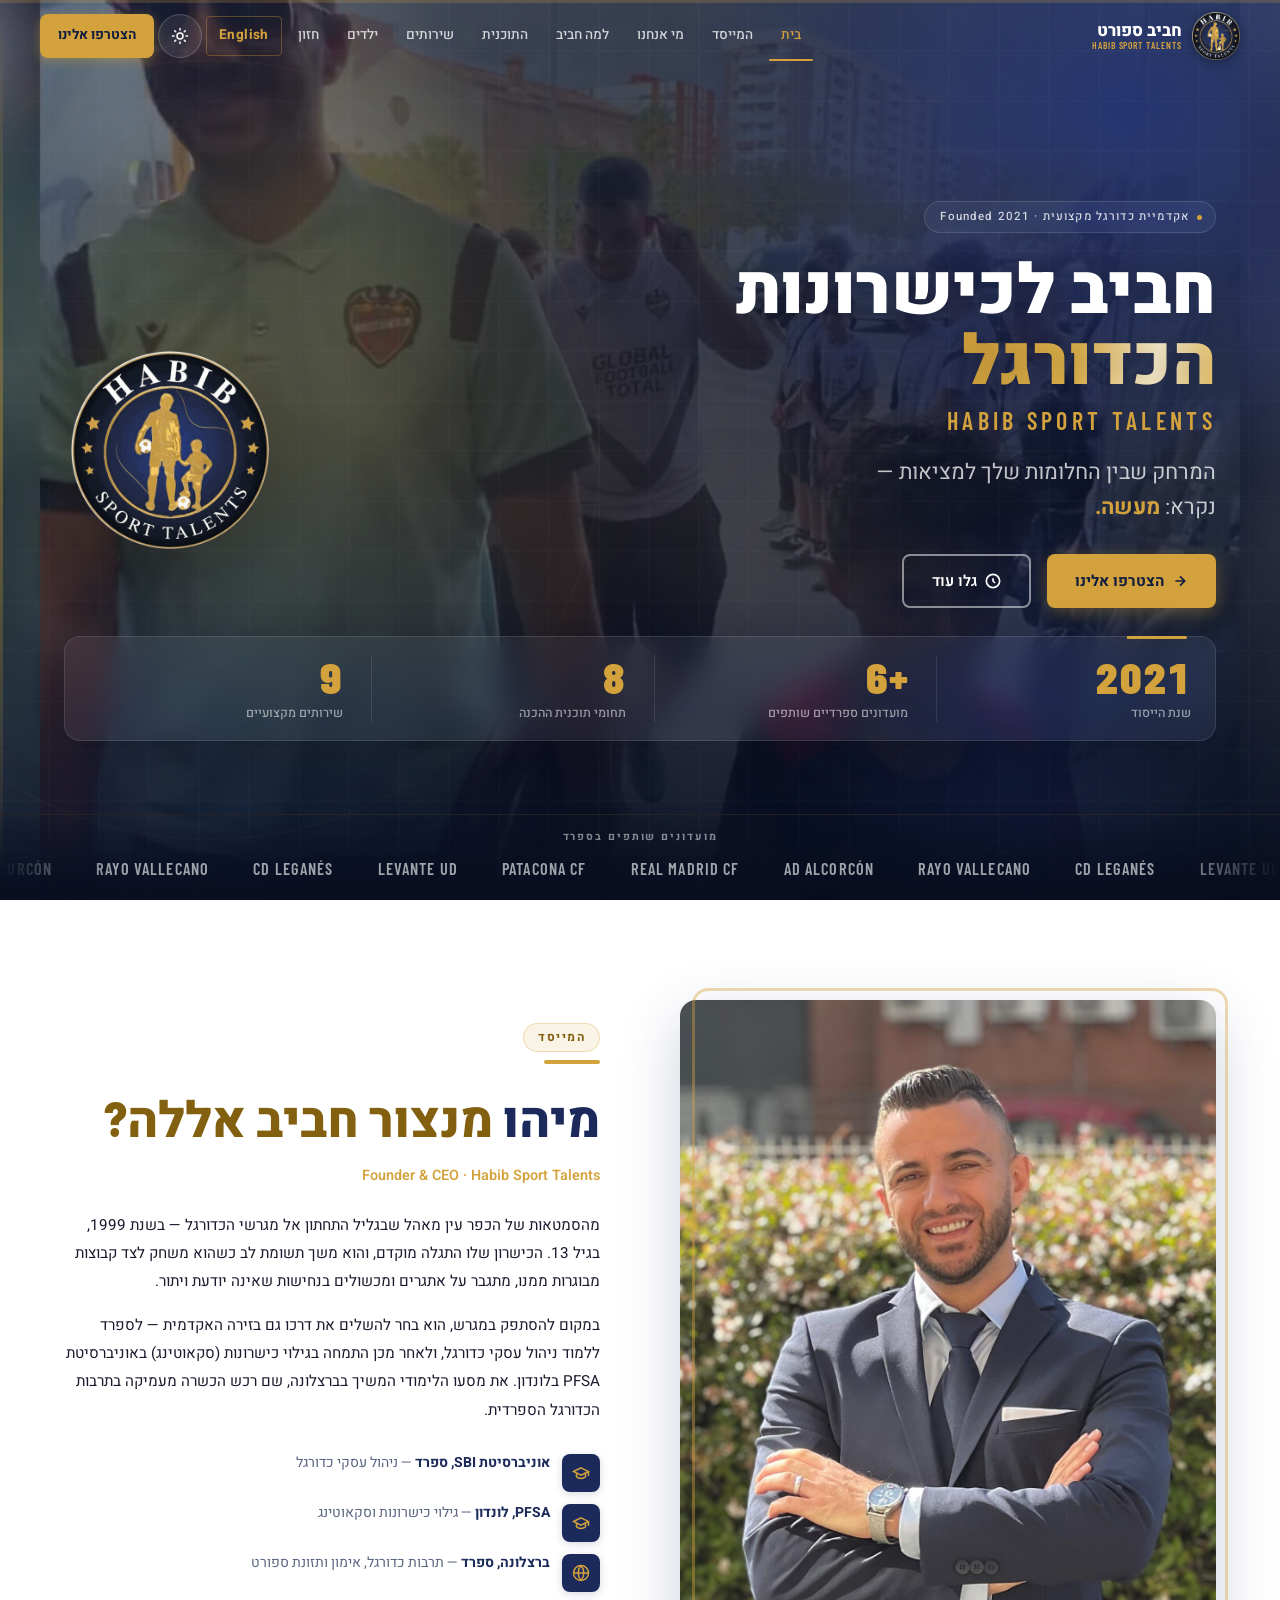
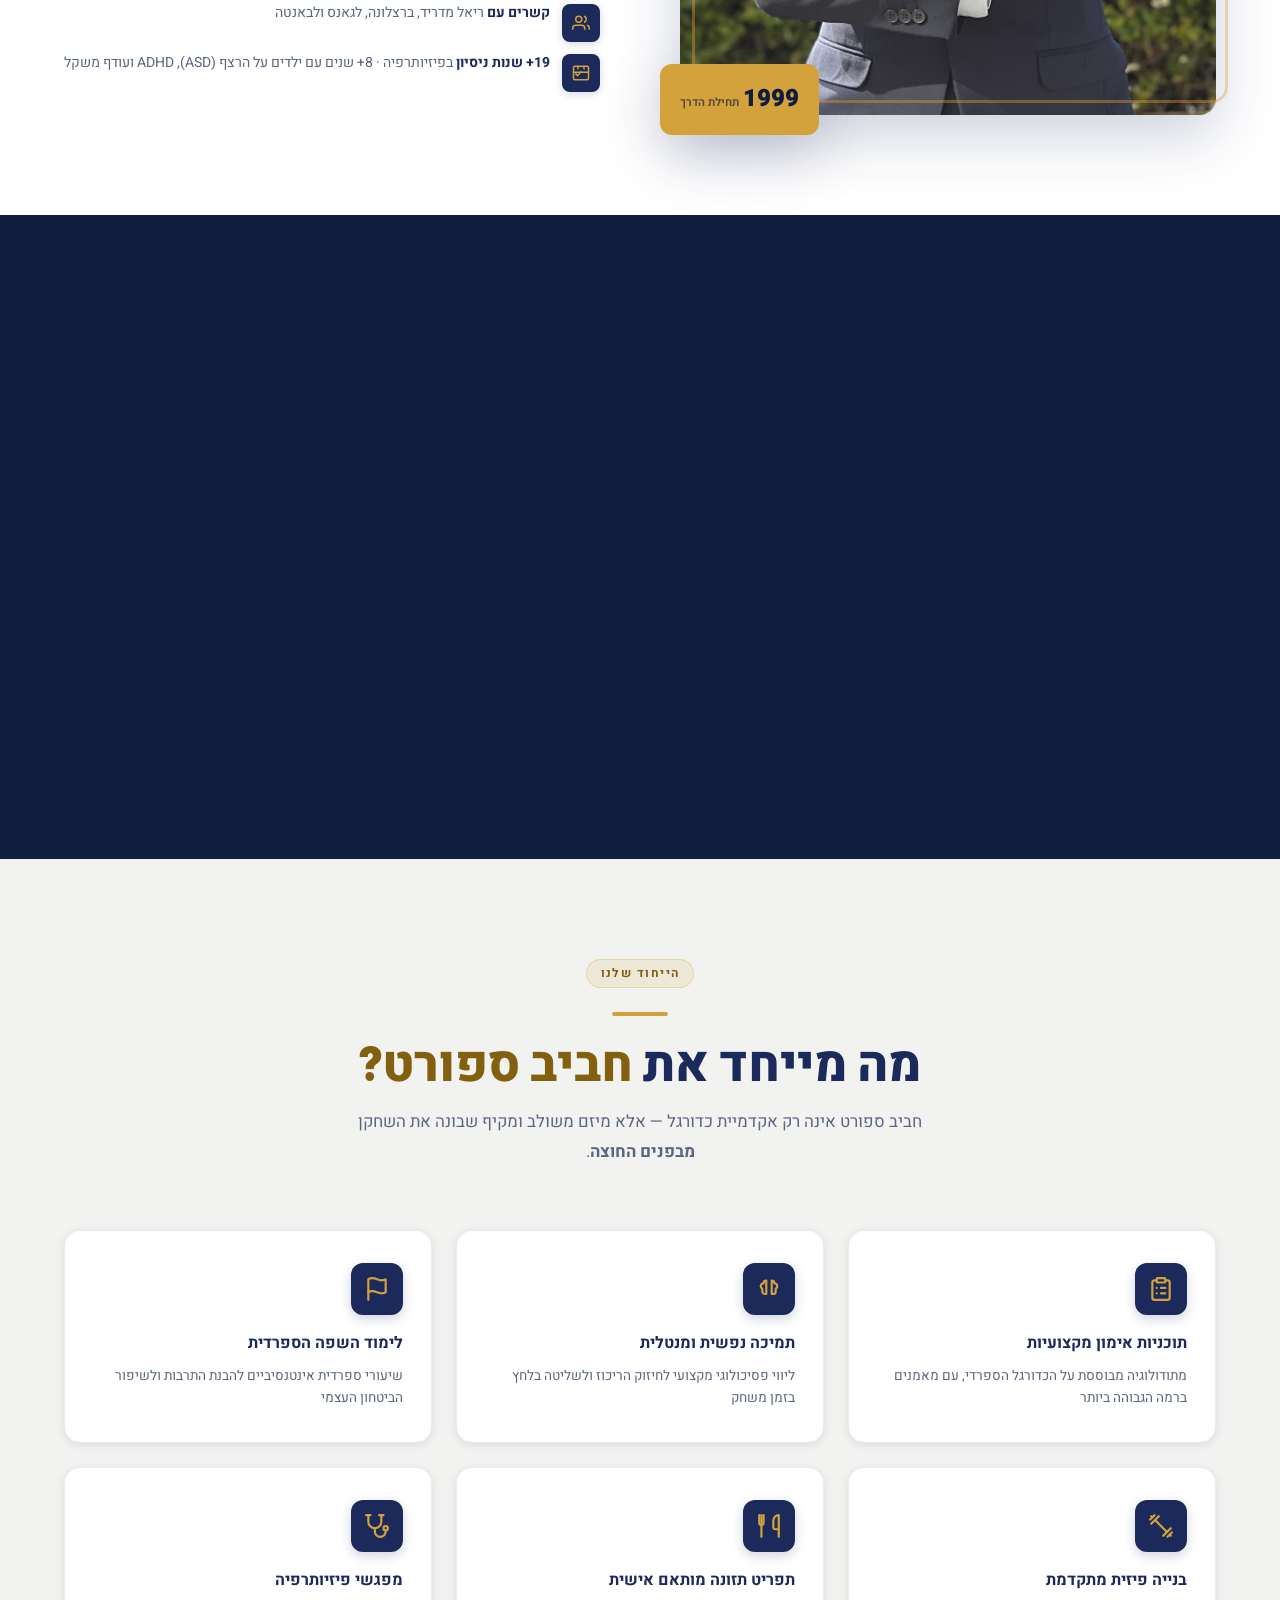
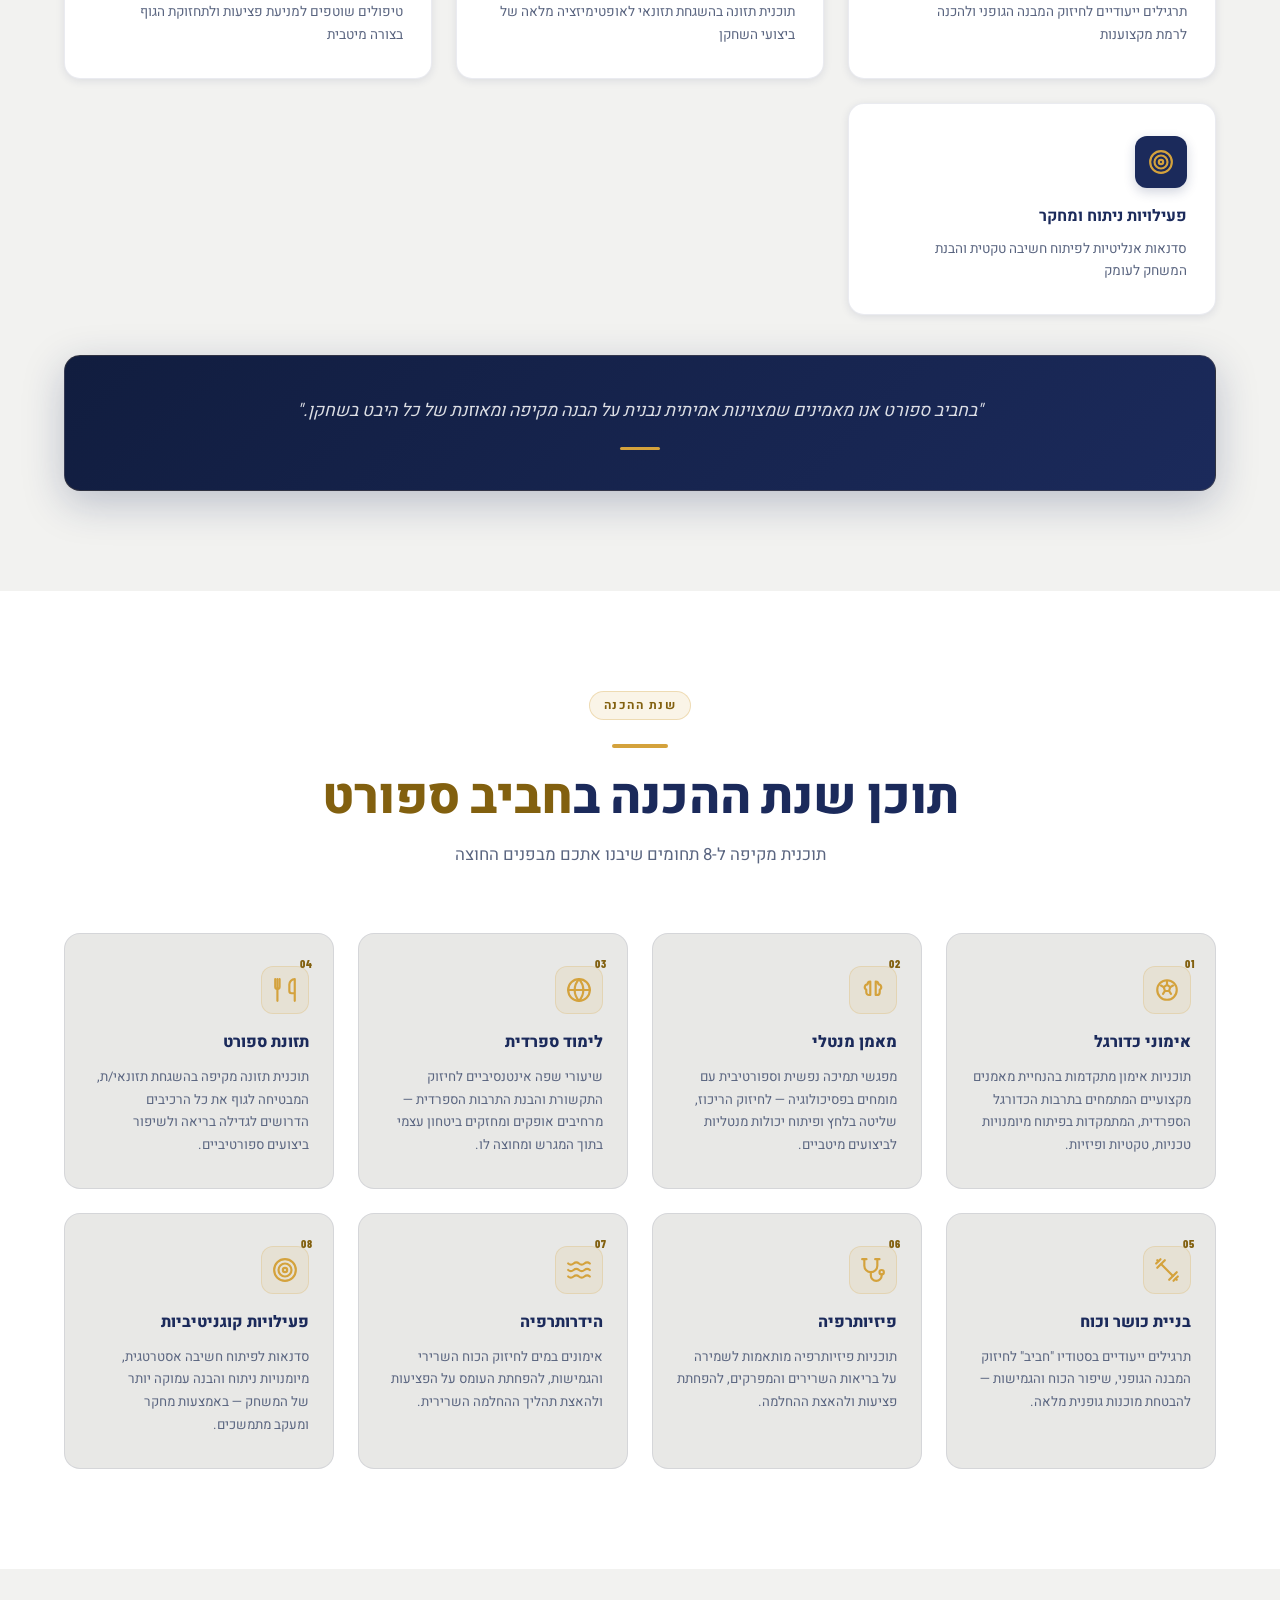
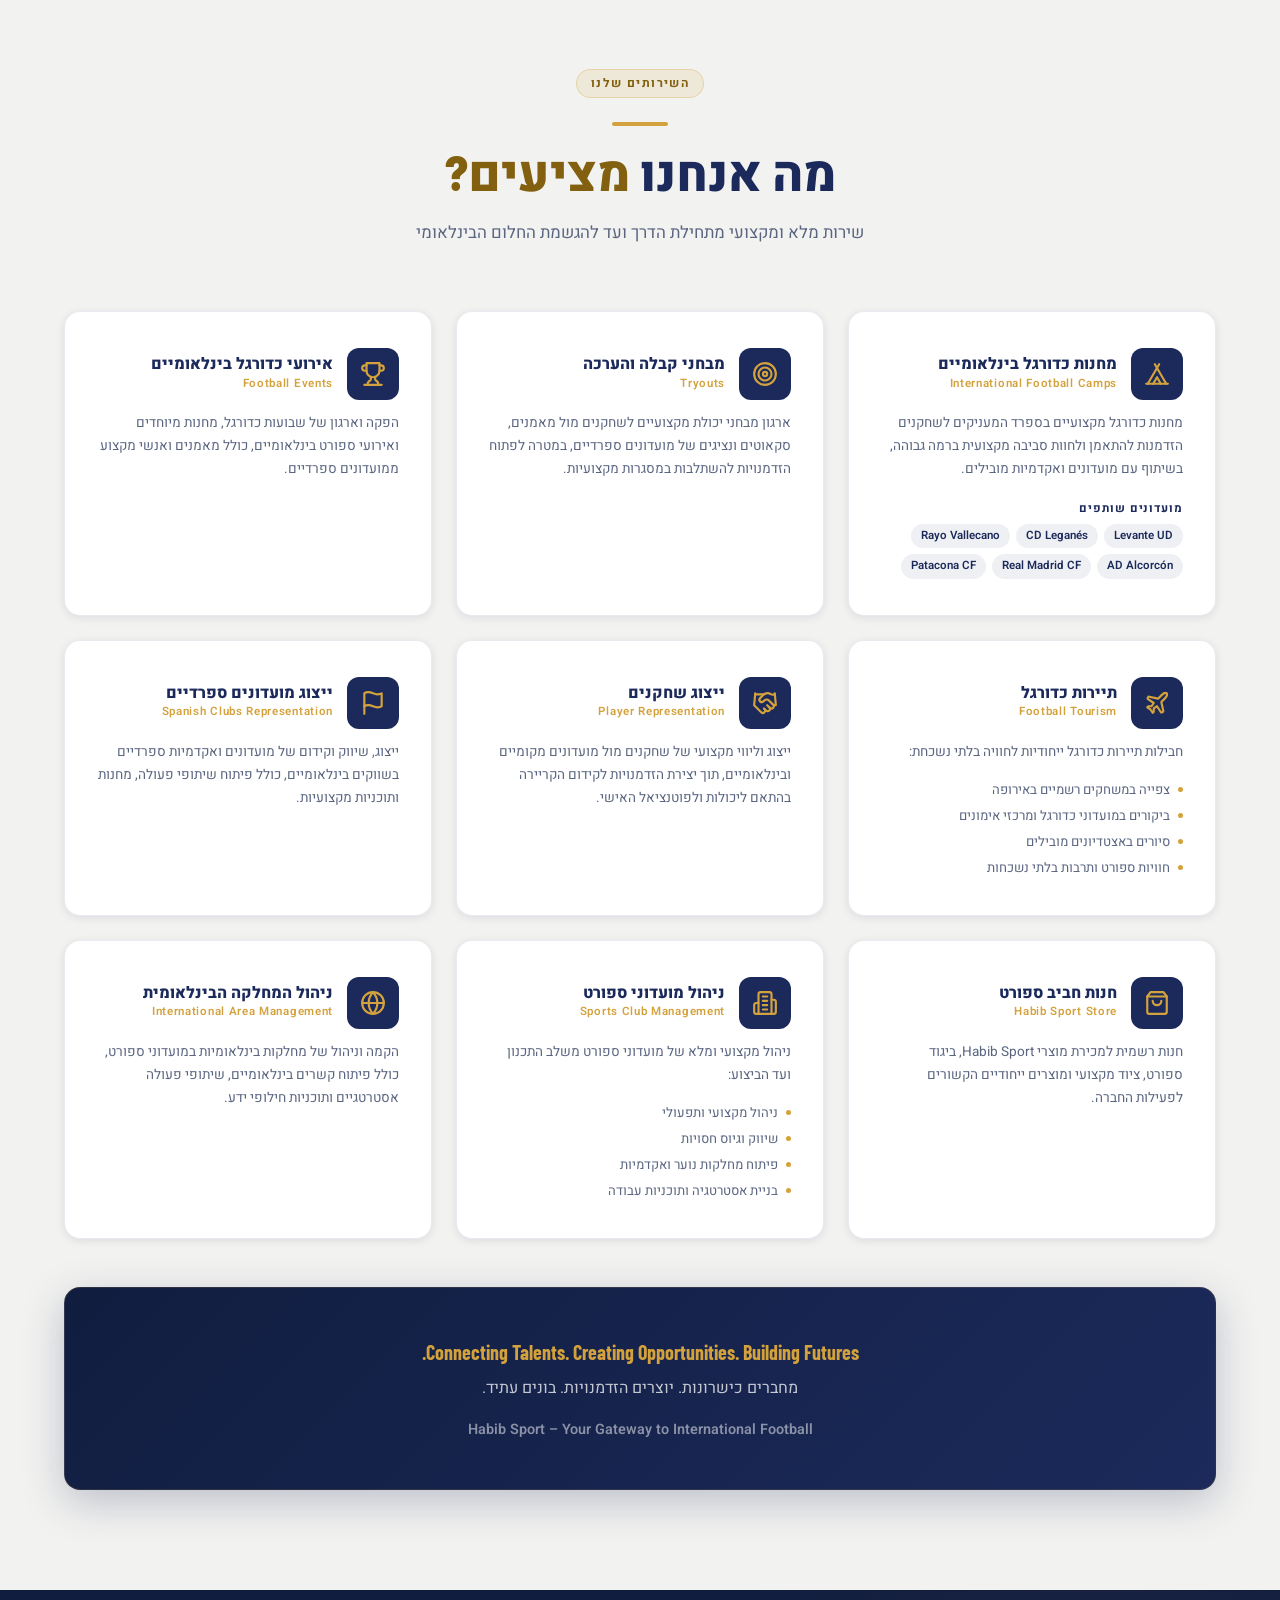
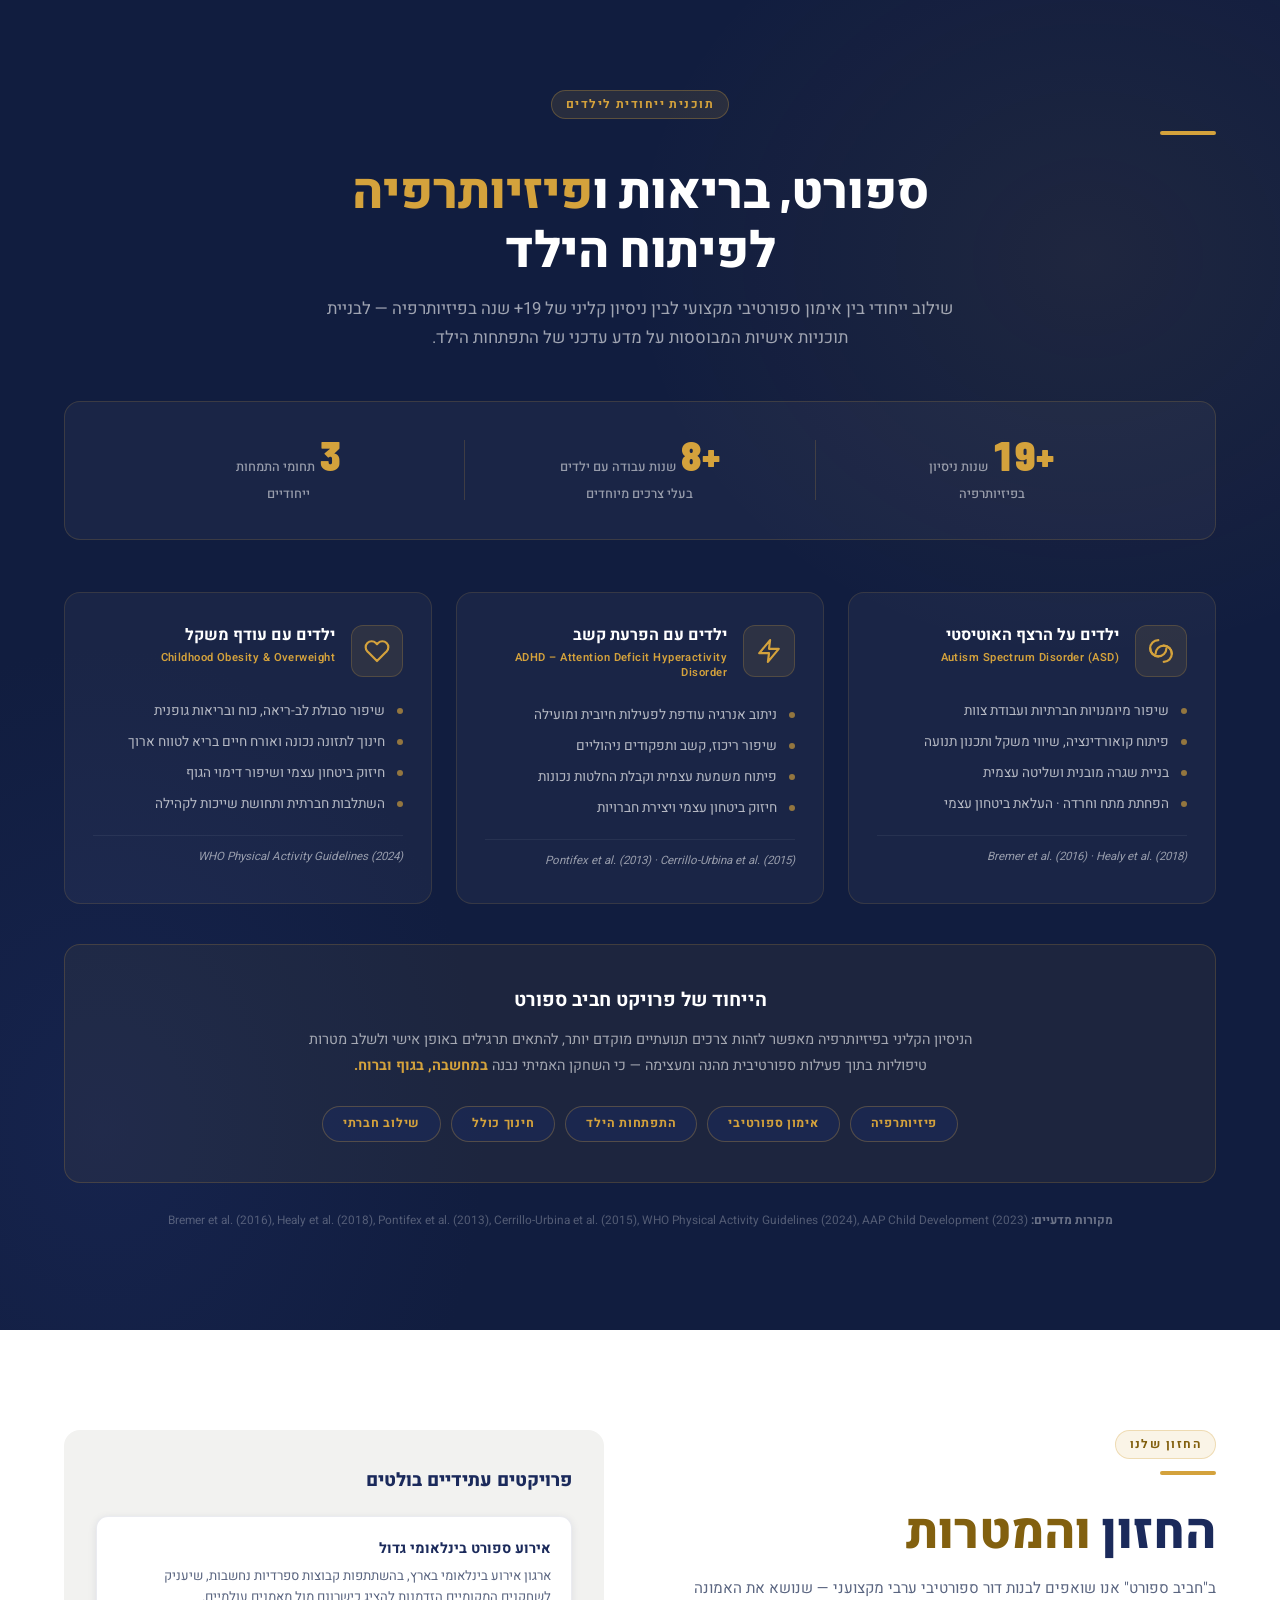
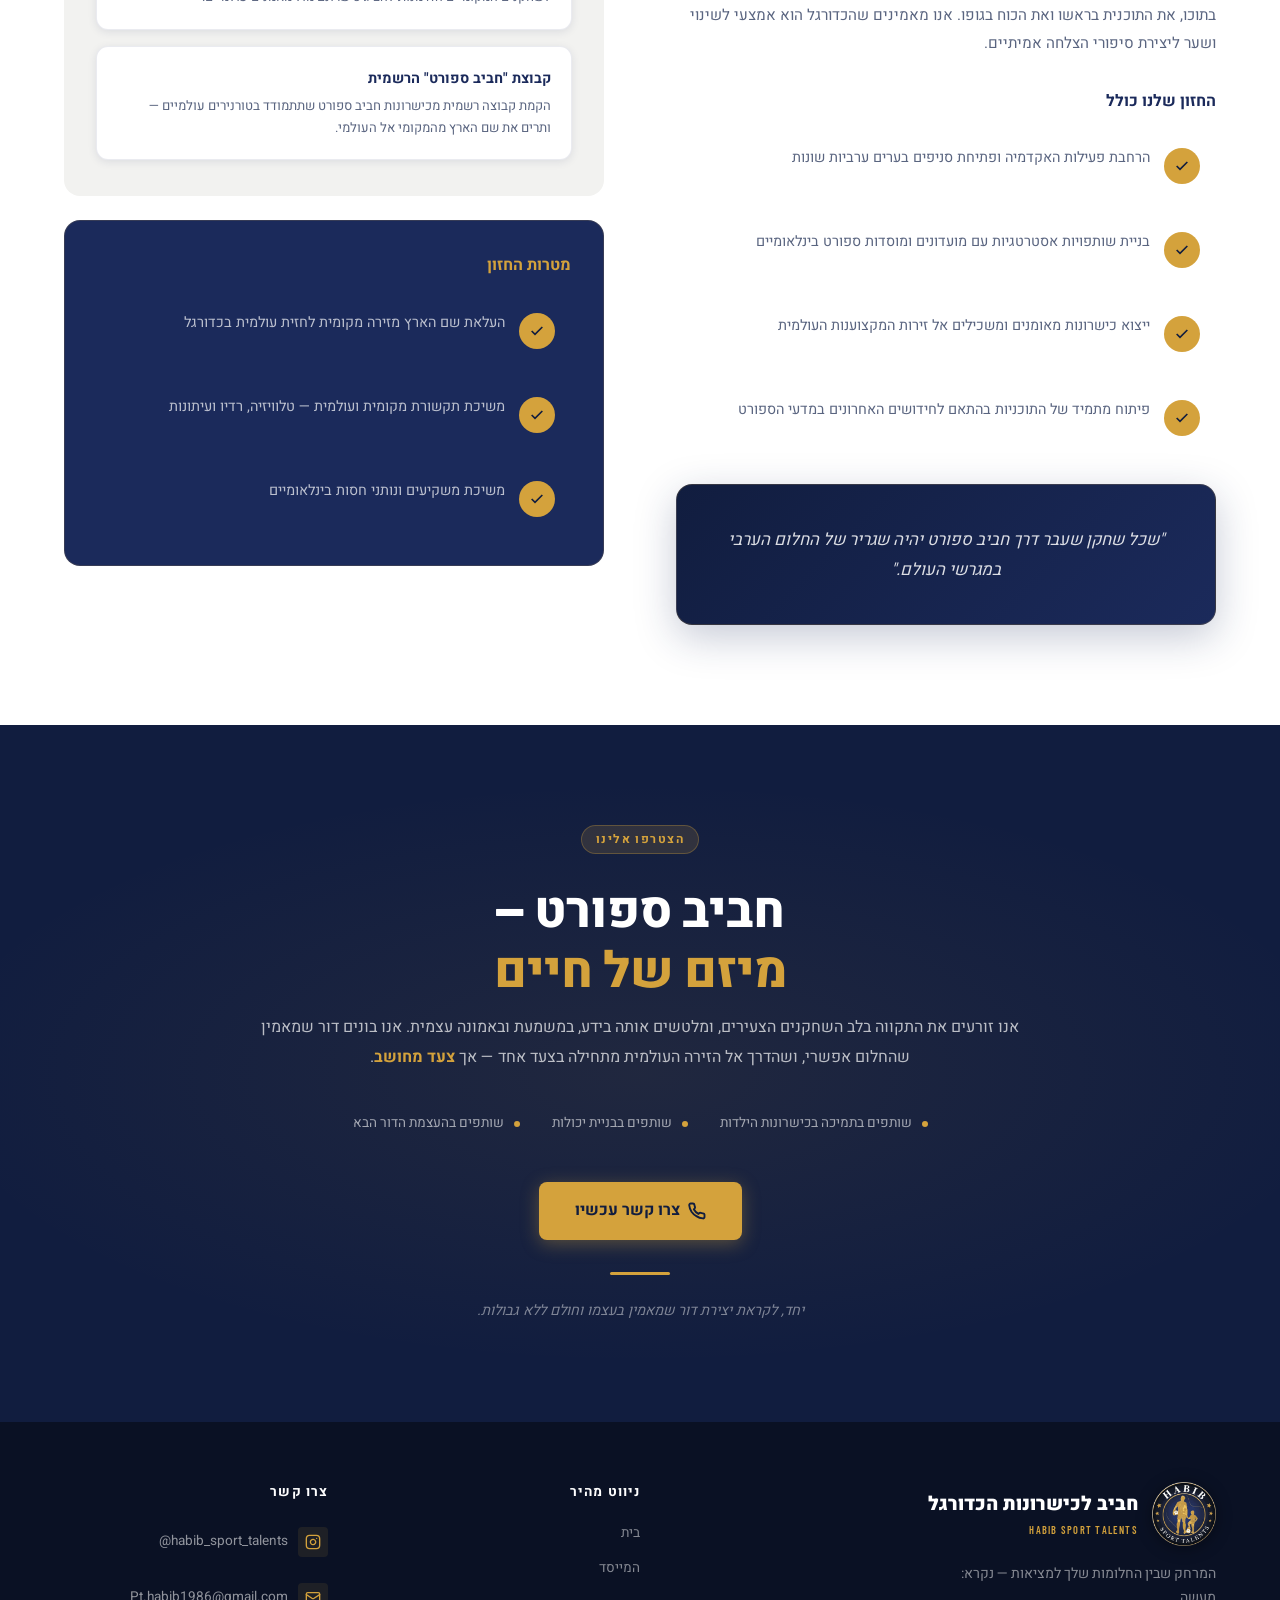
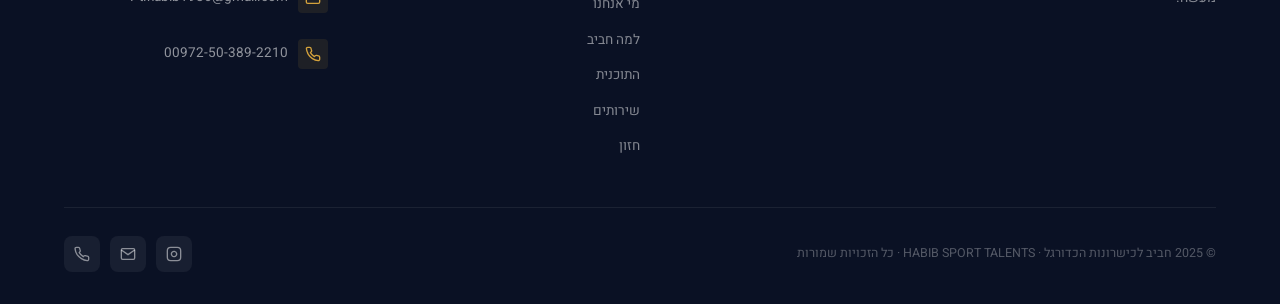
==== commit 6a26ad45: "Add dark mode, sports typography, and a video-led hero Design system - Replace the flat :root block " ====
--- a/he.html
+++ b/he.html
@@ -18,13 +18,13 @@
   <meta property="og:locale" content="he_IL" />
   <meta property="og:title" content="חביב לכישרונות הכדורגל · HABIB SPORT TALENTS" />
   <meta property="og:description" content="אקדמיית כדורגל מקצועית עם קשרים למועדונים מובילים בספרד — מגלים ומפתחים את כישרונות הכדורגל של מחר." />
-  <meta property="og:image" content="assets/images/og-image.jpg" />
+  <meta property="og:image" content="https://yazan9902.github.io/habib-sport/assets/images/og-image.jpg" />
   <meta property="og:image:width" content="1200" />
   <meta property="og:image:height" content="630" />
   <meta name="twitter:card" content="summary_large_image" />
   <meta name="twitter:title" content="חביב לכישרונות הכדורגל · HABIB SPORT TALENTS" />
   <meta name="twitter:description" content="אקדמיית כדורגל מקצועית עם קשרים למועדונים מובילים בספרד." />
-  <meta name="twitter:image" content="assets/images/og-image.jpg" />
+  <meta name="twitter:image" content="https://yazan9902.github.io/habib-sport/assets/images/og-image.jpg" />
   <meta name="robots" content="index, follow" />
   <link rel="alternate" hreflang="en" href="index.html" />
   <link rel="alternate" hreflang="he" href="he.html" />
@@ -32,10 +32,20 @@
 
   <link rel="preconnect" href="https://fonts.googleapis.com" />
   <link rel="preconnect" href="https://fonts.gstatic.com" crossorigin />
-  <link href="https://fonts.googleapis.com/css2?family=Heebo:wght@400;500;600;700;800;900&display=swap" rel="stylesheet" />
+  <link href="https://fonts.googleapis.com/css2?family=Barlow+Condensed:wght@500;600;700&family=Heebo:wght@400;500;600;700;800;900&display=swap" rel="stylesheet" />
   <link rel="stylesheet" href="assets/css/styles.css" />
+  <script>
+    // Applied before paint: reading the saved theme after render would flash the wrong one.
+    try {
+      var t = localStorage.getItem('habib-theme');
+      if (t === 'dark' || t === 'light') document.documentElement.dataset.theme = t;
+    } catch (e) {}
+  </script>
+  <noscript><style>.fade-in{opacity:1 !important;transform:none !important}</style></noscript>
 </head>
 <body>
+
+<a class="skip-link" href="#main">דלג לתוכן הראשי</a>
 
 <!-- Scroll progress bar -->
 <div class="scroll-progress" aria-hidden="true">
@@ -62,6 +72,7 @@
       <a href="#kids" role="listitem">ילדים</a>
       <a href="#vision" role="listitem">חזון</a>
       <a href="index.html" class="lang-switch" role="listitem" lang="en" dir="ltr">English</a>
+      <button class="theme-toggle" type="button" id="themeToggle" aria-label="מעבר למצב כהה" title="מעבר למצב כהה" aria-pressed="false"><svg class="icon-sun" viewBox="0 0 24 24" fill="none" stroke="currentColor" stroke-width="2" stroke-linecap="round" aria-hidden="true"><circle cx="12" cy="12" r="4"/><path d="M12 2v2M12 20v2M4.9 4.9l1.4 1.4M17.7 17.7l1.4 1.4M2 12h2M20 12h2M4.9 19.1l1.4-1.4M17.7 6.3l1.4-1.4"/></svg><svg class="icon-moon" viewBox="0 0 24 24" fill="none" stroke="currentColor" stroke-width="2" stroke-linecap="round" stroke-linejoin="round" aria-hidden="true"><path d="M21 12.8A9 9 0 1 1 11.2 3a7 7 0 0 0 9.8 9.8z"/></svg></button>
       <a href="#contact" class="nav-cta" role="listitem">הצטרפו אלינו</a>
     </div>
     <button class="nav-hamburger" id="hamburger" aria-label="פתח תפריט" aria-expanded="false" aria-controls="mobileMenu" data-label-open="פתח תפריט" data-label-close="סגור תפריט">
@@ -81,17 +92,38 @@
   <a href="#kids">תוכנית ילדים</a>
   <a href="#vision">חזון ומטרות</a>
   <a href="index.html" class="lang-switch" lang="en" dir="ltr">English</a>
+  <button class="theme-toggle" type="button" id="themeToggleMobile" aria-label="מעבר למצב כהה" aria-pressed="false"><svg class="icon-sun" viewBox="0 0 24 24" fill="none" stroke="currentColor" stroke-width="2" stroke-linecap="round" aria-hidden="true"><circle cx="12" cy="12" r="4"/><path d="M12 2v2M12 20v2M4.9 4.9l1.4 1.4M17.7 17.7l1.4 1.4M2 12h2M20 12h2M4.9 19.1l1.4-1.4M17.7 6.3l1.4-1.4"/></svg><svg class="icon-moon" viewBox="0 0 24 24" fill="none" stroke="currentColor" stroke-width="2" stroke-linecap="round" stroke-linejoin="round" aria-hidden="true"><path d="M21 12.8A9 9 0 1 1 11.2 3a7 7 0 0 0 9.8 9.8z"/></svg><span class="toggle-label">ערכת נושא</span></button>
   <a href="#contact" class="nav-cta">הצטרפו אלינו</a>
 </div>
 
+<main id="main" tabindex="-1">
+
 <!-- ─── HERO ──────────────────────────────────────────── -->
 <section id="hero" class="hero" aria-label="דף הבית">
+  <div class="hero-media" aria-hidden="true">
+    <!-- Sources and poster are attached by main.js: the landscape cut shows only
+         its centre ~24% on a phone, so small screens get a 9:16 recut instead.
+         <source media> is not honoured for <video> in Blink, hence the JS.
+         preload="none" keeps both cuts from being fetched. -->
+    <video class="hero-video" muted loop playsinline preload="none"
+           data-poster-wide="assets/images/hero-poster.jpg"
+           data-poster-narrow="assets/images/hero-poster-mobile.jpg"
+           data-webm-wide="assets/media/hero.webm"
+           data-mp4-wide="assets/media/hero.mp4"
+           data-webm-narrow="assets/media/hero-mobile.webm"
+           data-mp4-narrow="assets/media/hero-mobile.mp4"></video>
+  </div>
+  <div class="hero-scrim" aria-hidden="true"></div>
+
   <div class="hero-bg" aria-hidden="true"></div>
   <div class="hero-pitch" aria-hidden="true"></div>
+  <div class="hero-aurora" aria-hidden="true"><span></span><span></span><span></span></div>
+  <div class="hero-beams" aria-hidden="true"><span></span><span></span><span></span></div>
   <div class="hero-circle hero-circle-1" aria-hidden="true"></div>
   <div class="hero-circle hero-circle-2" aria-hidden="true"></div>
   <div class="hero-circle hero-circle-3" aria-hidden="true"></div>
   <div class="hero-accent" aria-hidden="true"></div>
+  <div class="hero-spotlight" aria-hidden="true"></div>
 
   <div class="hero-crest" aria-hidden="true">
     <div class="hero-crest-glow"></div>
@@ -100,7 +132,7 @@
 
   <div class="hero-content container">
     <div class="hero-badge">אקדמיית כדורגל מקצועית · Founded 2021</div>
-    <h1 class="hero-title">חביב לכישרונות<br>הכדורגל</h1>
+    <h1 class="hero-title"><span class="w">חביב</span> <span class="w">לכישרונות</span><br><span class="w hero-title-accent">הכדורגל</span></h1>
     <span class="hero-title-en">HABIB SPORT TALENTS</span>
     <p class="hero-tagline">
       המרחק שבין החלומות שלך למציאות —<br>נקרא: <strong>מעשה.</strong>
@@ -116,7 +148,7 @@
       </a>
     </div>
 
-    <div class="hero-stats" aria-label="נתוני האקדמיה">
+    <div class="hero-stats is-panel" aria-label="נתוני האקדמיה">
       <div class="hero-stat">
         <span class="num" aria-label="מאז 2021">2021</span>
         <span class="label">שנת הייסוד</span>
@@ -132,6 +164,16 @@
       <div class="hero-stat">
         <span class="num">9</span>
         <span class="label">שירותים מקצועיים</span>
+      </div>
+    </div>
+  </div>
+
+  <div class="hero-clubs" aria-label="מועדונים שותפים בספרד">
+    <p class="hero-clubs-label">מועדונים שותפים בספרד</p>
+    <div class="hero-clubs-viewport">
+      <div class="hero-clubs-track">
+        <ul class="hero-clubs-set" role="list"><li>Levante UD</li><li>CD Leganés</li><li>Rayo Vallecano</li><li>AD Alcorcón</li><li>Real Madrid CF</li><li>Patacona CF</li></ul>
+        <ul class="hero-clubs-set" role="list" aria-hidden="true"><li>Levante UD</li><li>CD Leganés</li><li>Rayo Vallecano</li><li>AD Alcorcón</li><li>Real Madrid CF</li><li>Patacona CF</li></ul>
       </div>
     </div>
   </div>
@@ -643,7 +685,7 @@
         <p class="vision-intro">
           ב"חביב ספורט" אנו שואפים לבנות דור ספורטיבי ערבי מקצועני — שנושא את האמונה בתוכו, את התוכנית בראשו ואת הכוח בגופו. אנו מאמינים שהכדורגל הוא אמצעי לשינוי ושער ליצירת סיפורי הצלחה אמיתיים.
         </p>
-        <h3 style="font-size:1rem;font-weight:700;color:var(--navy);margin-bottom:16px">החזון שלנו כולל</h3>
+        <h3 style="font-size:1rem;font-weight:700;color:var(--heading-ink);margin-bottom:16px">החזון שלנו כולל</h3>
         <div class="vision-items" role="list">
           <div class="vision-item" role="listitem">
             <div class="vision-dot" aria-hidden="true"><svg viewBox="0 0 24 24" fill="none" stroke="currentColor" stroke-width="2.5"><polyline points="20 6 9 17 4 12"/></svg></div>
@@ -731,6 +773,8 @@
   </div>
 </section>
 
+</main>
+
 <!-- ─── FOOTER ─────────────────────────────────────────── -->
 <footer id="contact" class="footer" role="contentinfo" aria-label="פוטר — חביב ספורט">
   <div class="container">
@@ -772,7 +816,7 @@
           </div>
           <div class="contact-item" role="listitem">
             <div class="contact-icon" aria-hidden="true"><svg viewBox="0 0 24 24" fill="none" stroke="currentColor" stroke-width="2" stroke-linecap="round" stroke-linejoin="round"><path d="M22 16.92v3a2 2 0 0 1-2.18 2 19.79 19.79 0 0 1-8.63-3.07 19.5 19.5 0 0 1-6-6 19.79 19.79 0 0 1-3.07-8.67A2 2 0 0 1 4.11 2h3a2 2 0 0 1 2 1.72 12.84 12.84 0 0 0 .7 2.81 2 2 0 0 1-.45 2.11L8.09 9.91a16 16 0 0 0 6 6l1.27-1.27a2 2 0 0 1 2.11-.45 12.84 12.84 0 0 0 2.81.7A2 2 0 0 1 22 16.92z"/></svg></div>
-            <a href="tel:00972503892210" aria-label="התקשרו אלינו" dir="ltr">00972-50-389221</a>
+            <a href="tel:00972503892210" aria-label="התקשרו אלינו" dir="ltr">00972-50-389-2210</a>
           </div>
         </div>
       </div>
--- a/assets/css/styles.css
+++ b/assets/css/styles.css
@@ -1,24 +1,64 @@
 /* ─── TOKENS ─────────────────────────────────────── */
     :root {
+      color-scheme: light;
+
+      /* Brand primitives — fixed identity, never themed */
       --navy:   #1B2A5B;
       --navy-d: #111d3f;
       --navy-l: #243470;
       --gold:   #D4A23C;
       --gold-l: #e6b84f;
       --gold-d: #b8861e;
+      /* Deep gold: the only gold that passes 4.5:1 as text on a light surface */
+      --gold-deep: #82600F;
       --white:  #FFFFFF;
-      --bg:     #F2F2F0;
-      --bg-2:   #E8E8E6;
+
+      /* Semantic surfaces — these are what flip between themes */
+      --surface:   #FFFFFF;   /* cards, light sections */
+      --surface-2: #F2F2F0;   /* page ground, recessed panels */
+      --surface-3: #E8E8E6;   /* deepest light tone */
       --text:   #1a1a2e;
       --muted:  #5a6580;
+      --border: rgba(27,42,91,.09);
+      --border-strong: rgba(27,42,91,.16);
+      /* Gold used as *ink*. Sections on light ground redefine this to --gold-deep. */
+      --gold-ink: var(--gold);
+      --scrim: rgba(10,15,30,.55);
+
+      /* Legacy aliases kept so older rules keep resolving */
+      --bg:   var(--surface-2);
+      --bg-2: var(--surface-3);
+
+      /* Type */
+      --font-display: 'Barlow Condensed', 'Heebo', system-ui, sans-serif;
+      --font-body: 'Heebo', system-ui, -apple-system, sans-serif;
+
+      /* Radii */
       --r4: 4px;
       --r8: 8px;
       --r12: 12px;
       --r16: 16px;
+      --r-pill: 999px;
+
+      /* 4/8pt spacing rhythm */
+      --sp-1: 4px;  --sp-2: 8px;  --sp-3: 12px; --sp-4: 16px;
+      --sp-5: 24px; --sp-6: 32px; --sp-7: 48px; --sp-8: 64px;
+      --sp-9: 96px;
+
+      /* Elevation scale */
       --shadow-sm: 0 2px 8px rgba(27,42,91,.10);
       --shadow-md: 0 8px 32px rgba(27,42,91,.15);
       --shadow-lg: 0 20px 60px rgba(27,42,91,.22);
+
+      /* Layering scale */
+      --z-base: 1; --z-raised: 10; --z-sticky: 100; --z-nav: 1000; --z-menu: 1100;
+
+      /* Motion */
       --ease: cubic-bezier(.22,1,.36,1);
+      --ease-out: cubic-bezier(.16,1,.3,1);
+      --dur-fast: 150ms;
+      --dur: 250ms;
+      --dur-slow: 400ms;
     }
 
     /* ─── RESET ──────────────────────────────────────── */
@@ -30,7 +70,7 @@
     }
     body {
       font-family: 'Heebo', sans-serif;
-      background: var(--bg);
+      background: var(--surface-2);
       color: var(--text);
       direction: ltr;
       text-align: left;
@@ -65,7 +105,7 @@
       font-weight: 700;
       letter-spacing: .12em;
       text-transform: uppercase;
-      color: var(--gold);
+      color: var(--gold-ink);
       background: rgba(212,162,60,.12);
       border: 1px solid rgba(212,162,60,.3);
       border-radius: 100px;
@@ -75,11 +115,11 @@
     .section-title {
       font-size: clamp(1.75rem, 4vw, 2.6rem);
       font-weight: 800;
-      color: var(--navy);
+      color: var(--heading-ink);
       line-height: 1.2;
       margin-bottom: 16px;
     }
-    .section-title span { color: var(--gold); }
+    .section-title span { color: var(--gold-ink); }
     .section-sub {
       font-size: 1.05rem;
       color: var(--muted);
@@ -495,7 +535,7 @@
 
     /* ─── FOUNDER ─────────────────────────────────────── */
     .founder {
-      background: var(--white) !important;
+      background: var(--surface) !important;
     }
     .founder-grid {
       display: grid;
@@ -547,7 +587,7 @@
     }
     .founder-body {
       font-size: .95rem;
-      color: #444;
+      color: var(--text);
       line-height: 1.85;
       margin-bottom: 16px;
     }
@@ -583,7 +623,7 @@
       color: var(--muted);
       line-height: 1.5;
     }
-    .founder-cred-text strong { color: var(--navy); font-weight: 700; }
+    .founder-cred-text strong { color: var(--heading-ink); font-weight: 700; }
 
     /* ─── WHO WE ARE ─────────────────────────────────── */
     .who { background: var(--navy-d) !important; }
@@ -654,7 +694,7 @@
     }
 
     /* ─── DISTINGUISH ────────────────────────────────── */
-    .distinguish { background: var(--bg) !important; }
+    .distinguish { background: var(--surface-2) !important; }
     .distinguish-header { text-align: center; margin-bottom: 64px; }
     .distinguish-header .section-sub { margin: 0 auto; }
     .distinguish-grid {
@@ -663,7 +703,7 @@
       gap: 24px;
     }
     .distinguish-card {
-      background: var(--white);
+      background: var(--surface);
       border-radius: var(--r16);
       padding: 32px 28px;
       border: 1px solid rgba(27,42,91,.08);
@@ -706,7 +746,7 @@
     .distinguish-card h3 {
       font-size: 1rem;
       font-weight: 700;
-      color: var(--navy);
+      color: var(--heading-ink);
       margin-bottom: 8px;
     }
     .distinguish-card p {
@@ -739,7 +779,7 @@
     }
 
     /* ─── PROGRAM ─────────────────────────────────────── */
-    .program { background: var(--white) !important; }
+    .program { background: var(--surface) !important; }
     .program-header { text-align: center; margin-bottom: 64px; }
     .program-header .section-sub { margin: 0 auto; }
     .program-grid {
@@ -775,8 +815,8 @@
       left: 20px;
       font-size: .72rem;
       font-weight: 800;
-      color: var(--gold);
-      opacity: .6;
+      color: var(--gold-ink);
+      opacity: 1;
       letter-spacing: .08em;
     }
     .program-icon {
@@ -795,7 +835,7 @@
     .program-card h3 {
       font-size: 1rem;
       font-weight: 800;
-      color: var(--navy);
+      color: var(--heading-ink);
       margin-bottom: 10px;
     }
     .program-card p {
@@ -805,7 +845,7 @@
     }
 
     /* ─── SERVICES ───────────────────────────────────── */
-    .services { background: var(--bg) !important; }
+    .services { background: var(--surface-2) !important; }
     .services-header { text-align: center; margin-bottom: 64px; }
     .services-header .section-sub { margin: 0 auto; }
     .services-grid {
@@ -814,7 +854,7 @@
       gap: 24px;
     }
     .service-card {
-      background: var(--white);
+      background: var(--surface);
       border-radius: var(--r16);
       padding: 36px 32px;
       border: 1px solid rgba(27,42,91,.07);
@@ -864,7 +904,7 @@
     .service-title-he {
       font-size: 1rem;
       font-weight: 800;
-      color: var(--navy);
+      color: var(--heading-ink);
       line-height: 1.2;
     }
     .service-title-en {
@@ -884,7 +924,7 @@
     .service-clubs-label {
       font-size: .72rem;
       font-weight: 700;
-      color: var(--navy);
+      color: var(--heading-ink);
       text-transform: uppercase;
       letter-spacing: .08em;
       margin-bottom: 6px;
@@ -898,7 +938,7 @@
       font-size: .72rem;
       font-weight: 600;
       background: rgba(27,42,91,.07);
-      color: var(--navy);
+      color: var(--heading-ink);
       padding: 3px 10px;
       border-radius: 100px;
       transition: background .2s ease, color .2s ease;
@@ -955,7 +995,7 @@
     }
 
     /* ─── VISION ─────────────────────────────────────── */
-    .vision { background: var(--white) !important; }
+    .vision { background: var(--surface) !important; }
     .vision-grid {
       display: grid;
       grid-template-columns: 1fr 1fr;
@@ -999,14 +1039,14 @@
       line-height: 1.65;
     }
     .vision-future {
-      background: var(--bg);
+      background: var(--surface-2);
       border-radius: var(--r16);
       padding: 36px 32px;
     }
     .vision-future h3 {
       font-size: 1.15rem;
       font-weight: 800;
-      color: var(--navy);
+      color: var(--heading-ink);
       margin-bottom: 20px;
     }
     .future-items {
@@ -1015,7 +1055,7 @@
       gap: 16px;
     }
     .future-item {
-      background: var(--white);
+      background: var(--surface);
       border-radius: var(--r12);
       padding: 20px;
       border: 1px solid rgba(27,42,91,.08);
@@ -1024,7 +1064,7 @@
     .future-item h4 {
       font-size: .9rem;
       font-weight: 700;
-      color: var(--navy);
+      color: var(--heading-ink);
       margin-bottom: 6px;
     }
     .future-item p {
@@ -1489,8 +1529,8 @@
       opacity: .65;
     }
     .kids-card-ref {
-      font-size: .69rem;
-      color: rgba(255,255,255,.28);
+      font-size: .72rem;
+      color: rgba(255,255,255,.55);
       border-top: 1px solid rgba(255,255,255,.06);
       padding-top: 12px;
       font-style: italic;
@@ -1665,3 +1705,703 @@
   left: auto;
   right: 20px;
 }
+
+/* ═══════════════════════════════════════════════════════════════════════
+   DESIGN ENHANCEMENTS
+   1. Dark theme   2. Display typography   3. Contrast-safe gold ink
+   4. Skip link + theme toggle   5. Nav active state   6. Interaction polish
+   ═══════════════════════════════════════════════════════════════════════ */
+
+/* ─── 1. DARK THEME ────────────────────────────────────────────────────
+   Light sections become the darkest ground and navy sections sit just
+   above them, so the page keeps its alternating light/dark rhythm. */
+@media (prefers-color-scheme: dark) {
+  :root:not([data-theme="light"]) {
+    color-scheme: dark;
+    --gold-on-surface: var(--gold-l);
+    --surface:   #121A32;
+    --surface-2: #0A0F1E;
+    --surface-3: #1A2340;
+    --text:   #E9EDF7;
+    --muted:  #9DA8C6;
+    --border: rgba(255,255,255,.10);
+    --border-strong: rgba(255,255,255,.20);
+    --gold-ink: var(--gold-l);
+    --heading-ink: var(--text);
+    --scrim: rgba(0,0,0,.72);
+    --navy:   #1D2A5C;
+    --navy-d: #16204A;
+    --navy-l: #26356E;
+    --shadow-sm: 0 2px 8px rgba(0,0,0,.45);
+    --shadow-md: 0 10px 34px rgba(0,0,0,.55);
+    --shadow-lg: 0 24px 64px rgba(0,0,0,.65);
+  }
+}
+/* Same tokens again for the explicit choice: custom properties cannot be
+   shared between a media query and an attribute selector. Keep both in sync. */
+:root[data-theme="dark"] {
+  color-scheme: dark;
+  --gold-on-surface: var(--gold-l);
+  --surface:   #121A32;
+  --surface-2: #0A0F1E;
+  --surface-3: #1A2340;
+  --text:   #E9EDF7;
+  --muted:  #9DA8C6;
+  --border: rgba(255,255,255,.10);
+  --border-strong: rgba(255,255,255,.20);
+  --gold-ink: var(--gold-l);
+  --heading-ink: var(--text);
+  --scrim: rgba(0,0,0,.72);
+  --navy:   #1D2A5C;
+  --navy-d: #16204A;
+  --navy-l: #26356E;
+  --shadow-sm: 0 2px 8px rgba(0,0,0,.45);
+  --shadow-md: 0 10px 34px rgba(0,0,0,.55);
+  --shadow-lg: 0 24px 64px rgba(0,0,0,.65);
+}
+:root { --heading-ink: var(--navy); }
+
+/* Hairline borders were hardcoded navy-tinted and vanish on dark ground. */
+/* Only the cards that sit on a LIGHT surface — their navy-tinted hairlines
+   disappear on a dark ground. The panels on navy gradients (.kids-card,
+   .services-tagline, .distinguish-quote, .vision-goal, .vision-goals-box)
+   keep their gold hairline: it is an accent, not a neutral divider. */
+.distinguish-card, .service-card, .future-item, .program-card {
+  border-color: var(--border);
+}
+/* Its 5%-navy tint reads as a card on white and as nothing on navy. */
+.program-card { background: var(--surface-3); }
+.club-tag { border-color: var(--border-strong); }
+
+/* ─── 2. DISPLAY TYPOGRAPHY ────────────────────────────────────────────
+   Barlow Condensed carries headings and figures — the athletic register
+   the brand was missing. Hebrew has no condensed cut, so it falls through
+   to Heebo per-glyph and the pages stay visually matched. */
+.hero-title, .hero-title-en, .section-title,
+.hero-stat .num, .kids-cred-num, .program-num,
+.footer-logo-en, .logo-en, .services-tagline .en {
+  font-family: var(--font-display);
+}
+.hero-title {
+  font-size: clamp(3.2rem, 9vw, 7rem);
+  letter-spacing: -.01em;
+  text-wrap: balance;
+}
+.section-title {
+  font-size: clamp(2rem, 4.4vw, 3.1rem);
+  letter-spacing: .002em;
+  text-wrap: balance;
+}
+.hero-title-en { font-weight: 600; }
+/* Figures must not reflow while counting up. */
+.hero-stat .num, .kids-cred-num {
+  font-variant-numeric: tabular-nums;
+  font-feature-settings: "tnum" 1;
+}
+.hero-stat .num { font-size: clamp(2.1rem, 3.4vw, 2.9rem); }
+.section-sub, .founder-body, .service-desc,
+.distinguish-card p, .program-card p { text-wrap: pretty; }
+
+/* Hebrew falls back to Heebo, which needs no negative tracking. */
+html[dir="rtl"] .hero-title,
+html[dir="rtl"] .section-title { letter-spacing: normal; }
+
+/* ─── 3. GOLD AS INK ───────────────────────────────────────────────────
+   #D4A23C on white is 2.1:1 — it fails as text. Sections sitting on a
+   light ground swap to the deep gold (4.9:1); gold stays bright wherever
+   the ground is navy. Decorative gold (rules, icons, borders) is untouched. */
+:root { --gold-on-surface: var(--gold-deep); }
+.founder, .distinguish, .program, .services, .vision { --gold-ink: var(--gold-on-surface); }
+.who, .kids-program, .cta-close, .footer, .hero { --gold-ink: var(--gold); }
+
+/* ─── 4. SKIP LINK ─────────────────────────────────────────────────────*/
+.skip-link {
+  position: absolute;
+  top: -100%;
+  left: var(--sp-4);
+  z-index: var(--z-menu);
+  padding: 12px 20px;
+  background: var(--gold);
+  color: var(--navy-d);
+  font-weight: 700;
+  font-size: .9rem;
+  border-radius: var(--r8);
+  box-shadow: var(--shadow-md);
+  transition: top var(--dur) var(--ease-out);
+}
+.skip-link:focus-visible { top: var(--sp-4); }
+html[dir="rtl"] .skip-link { left: auto; right: var(--sp-4); }
+
+/* ─── 5. THEME TOGGLE ──────────────────────────────────────────────────*/
+.theme-toggle {
+  display: inline-flex;
+  align-items: center;
+  justify-content: center;
+  width: 40px;
+  height: 40px;
+  flex: 0 0 40px;
+  border-radius: var(--r-pill);
+  background: rgba(255,255,255,.08);
+  border: 1px solid rgba(255,255,255,.18);
+  color: var(--white);
+  transition: background var(--dur-fast) ease, border-color var(--dur-fast) ease,
+              transform var(--dur) var(--ease);
+}
+.theme-toggle:hover { background: rgba(255,255,255,.16); border-color: rgba(255,255,255,.34); }
+.theme-toggle:active { transform: scale(.94); }
+.theme-toggle svg { width: 18px; height: 18px; }
+/* Show the icon for the theme the button switches *to*. */
+.theme-toggle .icon-moon { display: none; }
+.theme-toggle .icon-sun  { display: block; }
+@media (prefers-color-scheme: dark) {
+  :root:not([data-theme="light"]) .theme-toggle .icon-sun  { display: none; }
+  :root:not([data-theme="light"]) .theme-toggle .icon-moon { display: block; }
+}
+:root[data-theme="dark"] .theme-toggle .icon-sun  { display: none; }
+:root[data-theme="dark"] .theme-toggle .icon-moon { display: block; }
+:root[data-theme="light"] .theme-toggle .icon-sun  { display: block; }
+:root[data-theme="light"] .theme-toggle .icon-moon { display: none; }
+/* In the mobile sheet it sits inline with the links. */
+.mobile-menu .theme-toggle { width: auto; padding: 0 20px; height: 44px; gap: 10px; flex: 0 0 auto; }
+.mobile-menu .theme-toggle .toggle-label { font-weight: 600; font-size: 1rem; }
+.nav-links .theme-toggle .toggle-label { display: none; }
+
+/* ─── 6. NAV ACTIVE STATE ──────────────────────────────────────────────
+   Was an inline colour set from JS; now a class with a real indicator so
+   the current section is legible without relying on colour alone. */
+.nav-links a { position: relative; }
+.nav-links a.is-active { color: var(--gold); }
+.nav-links a.is-active::after {
+  content: "";
+  position: absolute;
+  left: 0; right: 0; bottom: -6px;
+  height: 2px;
+  background: var(--gold);
+  border-radius: 2px;
+  transform-origin: center;
+  animation: navIndicator var(--dur) var(--ease-out) both;
+}
+.nav-links a.nav-cta.is-active::after { display: none; }
+@keyframes navIndicator { from { transform: scaleX(0); opacity: 0; } to { transform: scaleX(1); opacity: 1; } }
+
+/* ─── 7. NO-SCRIPT SAFETY ──────────────────────────────────────────────
+   .fade-in starts at opacity 0; without JS the whole page would be blank. */
+@media (scripting: none) {
+  .fade-in { opacity: 1 !important; transform: none !important; }
+}
+
+/* ─── 8. INTERACTION POLISH ────────────────────────────────────────────*/
+.distinguish-card, .program-card, .service-card, .kids-card, .future-item, .pillar {
+  transition: transform var(--dur) var(--ease), box-shadow var(--dur) var(--ease),
+              border-color var(--dur-fast) ease, background var(--dur-fast) ease;
+}
+/* Press feedback that reads on touch, where hover never fires. */
+.distinguish-card:active, .program-card:active, .service-card:active,
+.kids-card:active, .future-item:active {
+  transform: translateY(-2px) scale(.99);
+}
+.service-card:hover, .kids-card:hover, .future-item:hover {
+  transform: translateY(-4px);
+  box-shadow: var(--shadow-md);
+  border-color: var(--border-strong);
+}
+.club-tag { transition: background var(--dur-fast) ease, color var(--dur-fast) ease, border-color var(--dur-fast) ease; }
+
+/* Every focusable surface gets the same ring, not just links and buttons. */
+main[tabindex="-1"]:focus { outline: none; }
+
+:where(a, button, [tabindex]):focus-visible {
+  outline: 3px solid var(--gold);
+  outline-offset: 3px;
+  border-radius: var(--r4);
+}
+
+::selection { background: var(--gold); color: var(--navy-d); }
+
+/* ─── 8b. TOUCH TARGETS ────────────────────────────────────────────────
+   Measured at 375px: the hamburger was 44x36, the nav CTA 42 tall, sheet
+   links 34, and the footer contact links 22. All below the 44px minimum. */
+.nav-hamburger {
+  min-width: 44px;
+  min-height: 44px;
+  align-items: center;
+  justify-content: center;
+  padding: 10px;
+  margin: 0 -10px;
+}
+.nav-cta { min-height: 44px; display: inline-flex; align-items: center; justify-content: center; }
+.mobile-menu a {
+  min-height: 44px;
+  display: flex;
+  align-items: center;
+}
+.theme-toggle { width: 44px; height: 44px; flex-basis: 44px; }
+.contact-item a { display: inline-flex; align-items: center; min-height: 44px; }
+@media (max-width: 1024px) {
+  .footer-col ul a { min-height: 44px; display: flex; align-items: center; }
+}
+
+/* ─── 9. LAYOUT ────────────────────────────────────────────────────────*/
+/* Ten links plus a language switch, theme toggle and CTA stop fitting well
+   before 768px — the bar was overflowing the viewport between 768 and ~1000px.
+   Collapse to the sheet at the tablet boundary instead. */
+@media (max-width: 1024px) {
+  .nav-links { display: none; }
+  .nav-hamburger { display: flex; }
+}
+
+@media (min-width: 1440px) {
+  .container { max-width: 1320px; }
+}
+/* Reserve room for the fixed bar when landing on an anchor. */
+html { scroll-padding-top: 96px; }
+
+/* ─── 10. REDUCED MOTION ───────────────────────────────────────────────
+   Re-stated after the new rules so nothing added above escapes it. */
+@media (prefers-reduced-motion: reduce) {
+  .nav-links a.is-active::after { animation: none; }
+  .distinguish-card:active, .program-card:active, .service-card:active,
+  .kids-card:active, .future-item:active,
+  .service-card:hover, .kids-card:hover, .future-item:hover { transform: none; }
+  html { scroll-behavior: auto; }
+}
+
+/* ═══════════════════════════════════════════════════════════════════════
+   HERO v2 — media slot, animated atmosphere, glass stats, club marquee
+   Motion brief: bold and energetic. Everything here is disabled under
+   prefers-reduced-motion by the block at the end of this file.
+   ═══════════════════════════════════════════════════════════════════════ */
+
+/* ─── Media slot ───────────────────────────────────────────────────────
+   Empty until a real video/photo is dropped in. main.js adds .has-media
+   to .hero only once the media actually loads, so a missing or blocked
+   file degrades to the CSS atmosphere rather than a black rectangle. */
+.hero-media {
+  position: absolute;
+  inset: 0;
+  z-index: 0;
+  overflow: hidden;
+}
+.hero-video,
+.hero-media img {
+  width: 100%;
+  height: 100%;
+  object-fit: cover;
+  object-position: center 35%;
+  display: block;
+}
+/* Keeps headline contrast on top of arbitrary footage: a navy wash plus a
+   directional fade toward the text side. Inert until media exists. */
+.hero-scrim {
+  position: absolute;
+  inset: 0;
+  z-index: 1;
+  opacity: 0;
+  transition: opacity .8s var(--ease-out);
+  background:
+    linear-gradient(100deg, rgba(10,17,36,.94) 0%, rgba(10,17,36,.82) 38%, rgba(17,29,63,.55) 70%, rgba(17,29,63,.68) 100%),
+    linear-gradient(to top, rgba(10,17,36,.95) 0%, transparent 32%);
+  pointer-events: none;
+}
+.hero.has-media .hero-scrim { opacity: 1; }
+/* With footage behind it the drawn atmosphere would fight the picture. */
+.hero.has-media .hero-pitch { opacity: .02; }
+.hero.has-media .hero-aurora { opacity: .35; }
+.hero.has-media .hero-beams { opacity: .3; }
+.hero.has-media .hero-circle { opacity: .35; }
+.hero.has-media .hero-crest { width: 260px; height: 260px; opacity: .9; }
+
+/* Redefined so the scroll parallax can reach a transform that an already
+   filled animation would otherwise own. Same name overrides the earlier one. */
+@keyframes crestIn {
+  from { opacity: 0; transform: translateY(calc(-50% + var(--parallax, 0px))) scale(.86); }
+  to   { opacity: 1; transform: translateY(calc(-50% + var(--parallax, 0px))) scale(1); }
+}
+.hero-crest { transition: width .6s var(--ease-out), height .6s var(--ease-out); }
+html[dir="rtl"] .hero-scrim {
+  background:
+    linear-gradient(260deg, rgba(10,17,36,.94) 0%, rgba(10,17,36,.82) 38%, rgba(17,29,63,.55) 70%, rgba(17,29,63,.68) 100%),
+    linear-gradient(to top, rgba(10,17,36,.95) 0%, transparent 32%);
+}
+
+.hero-bg, .hero-pitch, .hero-circle, .hero-accent { z-index: 1; }
+
+/* ─── Aurora ───────────────────────────────────────────────────────────
+   Three slow blooms drifting on independent cycles. Blur is applied to a
+   small element rather than a large one to keep the filter cheap. */
+.hero-aurora {
+  position: absolute;
+  inset: -10%;
+  z-index: 1;
+  pointer-events: none;
+  filter: blur(70px);
+  opacity: .9;
+  transition: opacity .8s var(--ease-out);
+}
+.hero-aurora span {
+  position: absolute;
+  display: block;
+  border-radius: 50%;
+  will-change: transform;
+}
+.hero-aurora span:nth-child(1) {
+  width: 46vw; height: 46vw; max-width: 620px; max-height: 620px;
+  top: 4%; left: 6%;
+  background: radial-gradient(circle, rgba(212,162,60,.42) 0%, rgba(212,162,60,0) 70%);
+  animation: auroraA 18s ease-in-out infinite;
+}
+.hero-aurora span:nth-child(2) {
+  width: 40vw; height: 40vw; max-width: 540px; max-height: 540px;
+  bottom: 2%; right: 8%;
+  background: radial-gradient(circle, rgba(58,84,178,.52) 0%, rgba(58,84,178,0) 70%);
+  animation: auroraB 22s ease-in-out infinite;
+}
+.hero-aurora span:nth-child(3) {
+  width: 30vw; height: 30vw; max-width: 400px; max-height: 400px;
+  top: 42%; left: 48%;
+  background: radial-gradient(circle, rgba(230,184,79,.28) 0%, rgba(230,184,79,0) 70%);
+  animation: auroraC 26s ease-in-out infinite;
+}
+@keyframes auroraA {
+  0%,100% { transform: translate3d(0,0,0) scale(1); }
+  33%     { transform: translate3d(14vw,8vh,0) scale(1.18); }
+  66%     { transform: translate3d(5vw,-7vh,0) scale(.92); }
+}
+@keyframes auroraB {
+  0%,100% { transform: translate3d(0,0,0) scale(1.05); }
+  40%     { transform: translate3d(-13vw,-9vh,0) scale(.88); }
+  70%     { transform: translate3d(-5vw,6vh,0) scale(1.2); }
+}
+@keyframes auroraC {
+  0%,100% { transform: translate3d(0,0,0) scale(.95); }
+  50%     { transform: translate3d(-9vw,10vh,0) scale(1.25); }
+}
+
+/* ─── Floodlight beams ─────────────────────────────────────────────────
+   Raked shafts that sweep across, like stadium lights during a night match. */
+.hero-beams {
+  position: absolute;
+  inset: 0;
+  z-index: 1;
+  overflow: hidden;
+  pointer-events: none;
+  opacity: .75;
+  transition: opacity .8s var(--ease-out);
+}
+.hero-beams span {
+  position: absolute;
+  top: -60%;
+  height: 220%;
+  width: 26vw;
+  background: linear-gradient(90deg, rgba(255,255,255,0) 0%, rgba(255,240,205,.09) 45%, rgba(255,255,255,0) 100%);
+  transform: rotate(14deg);
+  filter: blur(14px);
+  will-change: transform, opacity;
+}
+.hero-beams span:nth-child(1) { left: -30%; animation: beamSweep 11s ease-in-out infinite; }
+.hero-beams span:nth-child(2) { left: 10%;  animation: beamSweep 15s ease-in-out infinite 2.5s; opacity: .7; }
+.hero-beams span:nth-child(3) { left: 52%;  animation: beamSweep 19s ease-in-out infinite 5s;   opacity: .5; }
+@keyframes beamSweep {
+  0%, 100% { transform: rotate(14deg) translateX(-14vw); opacity: .25; }
+  50%      { transform: rotate(14deg) translateX(28vw);  opacity: .85; }
+}
+
+/* ─── Pointer spotlight (desktop only) ─────────────────────────────────
+   Coordinates come from main.js as --mx/--my; it stays invisible until
+   the pointer actually moves, so touch devices never see it. */
+.hero-spotlight {
+  position: absolute;
+  inset: 0;
+  z-index: 1;
+  pointer-events: none;
+  opacity: 0;
+  transition: opacity .5s ease;
+  background: radial-gradient(420px circle at var(--mx, 50%) var(--my, 50%),
+              rgba(212,162,60,.16) 0%, rgba(212,162,60,.06) 38%, transparent 70%);
+}
+@media (hover: hover) and (pointer: fine) {
+  .hero:hover .hero-spotlight { opacity: 1; }
+}
+
+/* ─── Kinetic headline ─────────────────────────────────────────────────*/
+.hero-title .w {
+  display: inline-block;
+  animation: wordIn .9s var(--ease-out) both;
+}
+.hero-title .w:nth-child(1) { animation-delay: .18s; }
+.hero-title .w:nth-child(2) { animation-delay: .30s; }
+.hero-title .w:nth-child(3) { animation-delay: .42s; }
+@keyframes wordIn {
+  from { opacity: 0; transform: translateY(28px) rotate(-1.2deg); filter: blur(6px); }
+  to   { opacity: 1; transform: translateY(0) rotate(0); filter: blur(0); }
+}
+/* The gold sweep runs across the accent word on a long, unhurried cycle. */
+.hero-title .w.hero-title-accent {
+  background: linear-gradient(100deg,
+    var(--gold) 0%, var(--gold-l) 18%, #FFF3D2 30%, var(--gold-l) 42%, var(--gold) 60%, var(--gold) 100%);
+  background-size: 260% 100%;
+  -webkit-background-clip: text;
+  background-clip: text;
+  color: transparent;
+  animation: wordIn .9s var(--ease-out) .42s both, goldSweep 7s linear 1.6s infinite;
+}
+@keyframes goldSweep {
+  from { background-position: 180% 0; }
+  to   { background-position: -80% 0; }
+}
+/* The whole hero title sits above the media/scrim stack. */
+.hero-content { z-index: 3; }
+
+/* ─── Stats as a glass panel ───────────────────────────────────────────*/
+.hero-stats.is-panel {
+  background: rgba(255,255,255,.05);
+  border: 1px solid rgba(255,255,255,.11);
+  border-radius: var(--r16);
+  padding: 24px 28px;
+  backdrop-filter: blur(14px) saturate(130%);
+  -webkit-backdrop-filter: blur(14px) saturate(130%);
+  box-shadow: 0 18px 50px rgba(5,10,26,.35);
+}
+.hero-stats.is-panel::before { left: 28px; }
+html[dir="rtl"] .hero-stats.is-panel::before { left: auto; right: 28px; }
+
+/* ─── Partner-club marquee ─────────────────────────────────────────────
+   Two identical sets translate by exactly -50% for a seamless loop. */
+.hero-clubs {
+  position: absolute;
+  bottom: 0; left: 0; right: 0;
+  z-index: 3;
+  padding: 14px 0 18px;
+  background: linear-gradient(to top, rgba(8,13,30,.85), rgba(8,13,30,0));
+  border-top: 1px solid rgba(212,162,60,.14);
+}
+.hero-clubs-label {
+  text-align: center;
+  font-size: .66rem;
+  font-weight: 700;
+  letter-spacing: .18em;
+  text-transform: uppercase;
+  color: rgba(255,255,255,.5);
+  margin-bottom: 10px;
+}
+.hero-clubs-viewport {
+  overflow: hidden;
+  /* Fade the ends so items enter and leave instead of being cut. */
+  -webkit-mask-image: linear-gradient(90deg, transparent, #000 9%, #000 91%, transparent);
+  mask-image: linear-gradient(90deg, transparent, #000 9%, #000 91%, transparent);
+}
+.hero-clubs-track {
+  display: flex;
+  width: max-content;
+  animation: marquee 34s linear infinite;
+  will-change: transform;
+}
+.hero-clubs:hover .hero-clubs-track { animation-play-state: paused; }
+.hero-clubs-set {
+  display: flex;
+  align-items: center;
+  gap: 44px;
+  padding-inline-end: 44px;
+  margin: 0;
+  list-style: none;
+}
+.hero-clubs-set li {
+  font-family: var(--font-display);
+  font-size: 1.02rem;
+  font-weight: 600;
+  letter-spacing: .07em;
+  text-transform: uppercase;
+  color: rgba(255,255,255,.62);
+  white-space: nowrap;
+  transition: color var(--dur-fast) ease;
+}
+.hero-clubs-set li:hover { color: var(--gold-l); }
+@keyframes marquee {
+  from { transform: translateX(0); }
+  to   { transform: translateX(-50%); }
+}
+/* In RTL the strip must travel the other way to read naturally. */
+html[dir="rtl"] .hero-clubs-track { animation-name: marqueeRtl; }
+@keyframes marqueeRtl {
+  from { transform: translateX(0); }
+  to   { transform: translateX(50%); }
+}
+
+/* Room for the strip, and the scroll cue lifted clear of it. */
+.hero-content { padding-bottom: 190px; }
+.hero-scroll { bottom: 108px; }
+
+@media (max-width: 768px) {
+  .hero-clubs-label { font-size: .6rem; }
+  .hero-clubs-set { gap: 28px; padding-inline-end: 28px; }
+  .hero-clubs-set li { font-size: .88rem; }
+  .hero-content { padding-bottom: 170px !important; }
+  .hero-scroll { display: none; }
+  .hero-stats.is-panel { padding: 20px 18px; }
+  .hero-beams span { width: 44vw; }
+}
+
+/* ─── Reduced motion ───────────────────────────────────────────────────
+   Ambient motion is decorative, so it stops entirely rather than running
+   at 0.01ms; the marquee parks at its start and stays readable. */
+@media (prefers-reduced-motion: reduce) {
+  .hero-aurora span,
+  .hero-beams span,
+  .hero-title .w,
+  .hero-title-accent,
+  .hero-clubs-track { animation: none !important; }
+  .hero-title .w.hero-title-accent { color: var(--gold); -webkit-text-fill-color: var(--gold); }
+  .hero-spotlight { display: none; }
+  .hero-clubs-track { transform: none; }
+}
+
+/* ─── Hero height budget ───────────────────────────────────────────────
+   The club strip is the hero's credibility payload, so it has to sit above
+   the fold. Measured at 1440x900 the hero came to 1246px: 200 of that was
+   the generic `section` padding double-counting on a full-bleed hero, and
+   the rest was loose vertical rhythm. */
+.hero { padding: 0; }
+.hero-content { padding-top: 108px; padding-bottom: 148px; }
+
+/* On short desktop viewports, tighten type and rhythm rather than letting
+   the strip fall off screen. Tall screens keep the full-size headline. */
+@media (min-width: 1025px) and (max-height: 980px) {
+  .hero-title { font-size: clamp(2.6rem, 5.4vw, 5.4rem); }
+  .hero-content { padding-top: 92px; padding-bottom: 138px; }
+  .hero-badge { margin-bottom: 18px; }
+  .hero-title-en { margin-bottom: 14px; }
+  .hero-tagline { margin-bottom: 28px; }
+  .hero-stats.is-panel { margin-top: 28px; padding: 18px 24px; }
+  .hero-crest { width: 380px; height: 380px; }
+}
+@media (min-width: 1025px) and (max-height: 820px) {
+  .hero-title { font-size: clamp(2.4rem, 4.6vw, 4.4rem); }
+  .hero-tagline { margin-bottom: 22px; }
+  .hero-stats.is-panel { margin-top: 22px; }
+  .hero-scroll { display: none; }
+}
+
+/* ─── Hero foot ────────────────────────────────────────────────────────
+   The club strip now anchors the bottom and its motion already pulls the
+   eye downward; a second scroll affordance directly above it only crowded
+   the space between the stats panel and the strip. */
+.hero-scroll { display: none; }
+
+/* Bolder atmosphere — the brief was energetic, and the first pass read too
+   politely once the scrim-free hero was assembled. */
+.hero-aurora { filter: blur(58px); opacity: 1; }
+.hero-aurora span:nth-child(1) {
+  background: radial-gradient(circle, rgba(212,162,60,.58) 0%, rgba(212,162,60,0) 68%);
+}
+.hero-aurora span:nth-child(2) {
+  background: radial-gradient(circle, rgba(64,94,200,.62) 0%, rgba(64,94,200,0) 68%);
+}
+.hero-aurora span:nth-child(3) {
+  background: radial-gradient(circle, rgba(230,184,79,.38) 0%, rgba(230,184,79,0) 68%);
+}
+.hero-beams { opacity: .95; }
+.hero-beams span {
+  background: linear-gradient(90deg, rgba(255,255,255,0) 0%, rgba(255,240,205,.13) 45%, rgba(255,255,255,0) 100%);
+}
+
+/* Figures with a trailing "+" flip to "+6" under RTL bidi. Isolate them so
+   the suffix stays where it belongs in both languages. */
+.hero-stat .num,
+.kids-cred-num {
+  direction: ltr;
+  unicode-bidi: isolate;
+}
+html[dir="rtl"] .hero-stat .num,
+html[dir="rtl"] .kids-cred-num { display: inline-block; }
+
+/* ─── Hero on phones ───────────────────────────────────────────────────
+   Stacked full-width buttons and a 2x2 stat grid make the mobile hero
+   inherently tall. Tighten the vertical rhythm so the club strip reaches
+   the fold instead of sitting well below it. */
+@media (max-width: 768px) {
+  .hero-content { padding-top: 88px; padding-bottom: 124px !important; }
+  .hero-badge { margin-bottom: 16px; }
+  .hero-title { font-size: clamp(2.7rem, 12vw, 4rem); }
+  .hero-title-en { margin-bottom: 14px; }
+  .hero-tagline { margin-bottom: 26px; }
+  .hero-stats.is-panel { margin-top: 26px; padding: 16px 16px; }
+  .hero-clubs { padding: 10px 0 12px; }
+  .hero-clubs-label { margin-bottom: 7px; }
+}
+
+/* ─── Scrim, retuned against real footage ──────────────────────────────
+   The first pass was pitch-blind: 94% opacity at the left edge put white
+   text at 17.7:1 (4.5 is the bar) and flattened the video to near-black.
+   It was also aimed at the wrong band — once media shrinks the crest, the
+   headline occupies roughly 36-73% of the width, not the far left.
+   These stops keep the worst case (white kit, bright sky) above 4.5:1
+   while letting the footage read. */
+@media (min-width: 769px) {
+  .hero.has-media .hero-scrim {
+    background:
+      linear-gradient(100deg,
+        rgba(10,17,36,.70) 0%,
+        rgba(10,17,36,.80) 26%,
+        rgba(10,17,36,.76) 58%,
+        rgba(17,29,63,.52) 82%,
+        rgba(17,29,63,.40) 100%),
+      linear-gradient(to top, rgba(8,13,30,.94) 0%, rgba(8,13,30,.30) 20%, transparent 38%);
+  }
+  html[dir="rtl"] .hero.has-media .hero-scrim {
+    background:
+      linear-gradient(260deg,
+        rgba(10,17,36,.70) 0%,
+        rgba(10,17,36,.80) 26%,
+        rgba(10,17,36,.76) 58%,
+        rgba(17,29,63,.52) 82%,
+        rgba(17,29,63,.40) 100%),
+      linear-gradient(to top, rgba(8,13,30,.94) 0%, rgba(8,13,30,.30) 20%, transparent 38%);
+  }
+}
+/* On phones the copy spans the full width, so the wash has to be even. */
+@media (max-width: 768px) {
+  .hero.has-media .hero-scrim,
+  html[dir="rtl"] .hero.has-media .hero-scrim {
+    background:
+      linear-gradient(to bottom,
+        rgba(10,17,36,.84) 0%,
+        rgba(10,17,36,.80) 48%,
+        rgba(8,13,30,.93) 100%);
+  }
+}
+
+/* With footage behind them the drawn layers only add noise. */
+.hero.has-media .hero-pitch { opacity: .012; }
+.hero.has-media .hero-beams { opacity: .18; }
+.hero.has-media .hero-aurora { opacity: .28; }
+
+/* ─── Hero badge ───────────────────────────────────────────────────────
+   It was set to inline-flex, but as a child of the column-flex .hero-content
+   the default align-items:stretch overrode that and forced it edge to edge.
+   align-self makes it hug its text; in RTL flex-start follows `direction`,
+   so it anchors right on its own.
+
+   Toned down to match: the gold fill and border competed with the headline
+   directly beneath it. Now a quiet glass chip — same language as the stats
+   panel — with the pulsing dot as the only gold left. */
+.hero-badge {
+  align-self: flex-start;
+  background: rgba(255,255,255,.05);
+  border: 1px solid rgba(255,255,255,.13);
+  color: rgba(255,255,255,.82);
+  font-size: .72rem;
+  font-weight: 500;
+  letter-spacing: .1em;
+  padding: 6px 15px 6px 13px;
+  backdrop-filter: blur(10px) saturate(120%);
+  -webkit-backdrop-filter: blur(10px) saturate(120%);
+  max-width: 100%;
+}
+html[dir="rtl"] .hero-badge { padding: 6px 13px 6px 15px; }
+.hero-badge::before {
+  width: 5px; height: 5px;
+  flex: 0 0 5px;
+}
+@media (max-width: 768px) {
+  .hero-badge { font-size: .67rem; letter-spacing: .07em; padding: 6px 13px 6px 11px; }
+}
